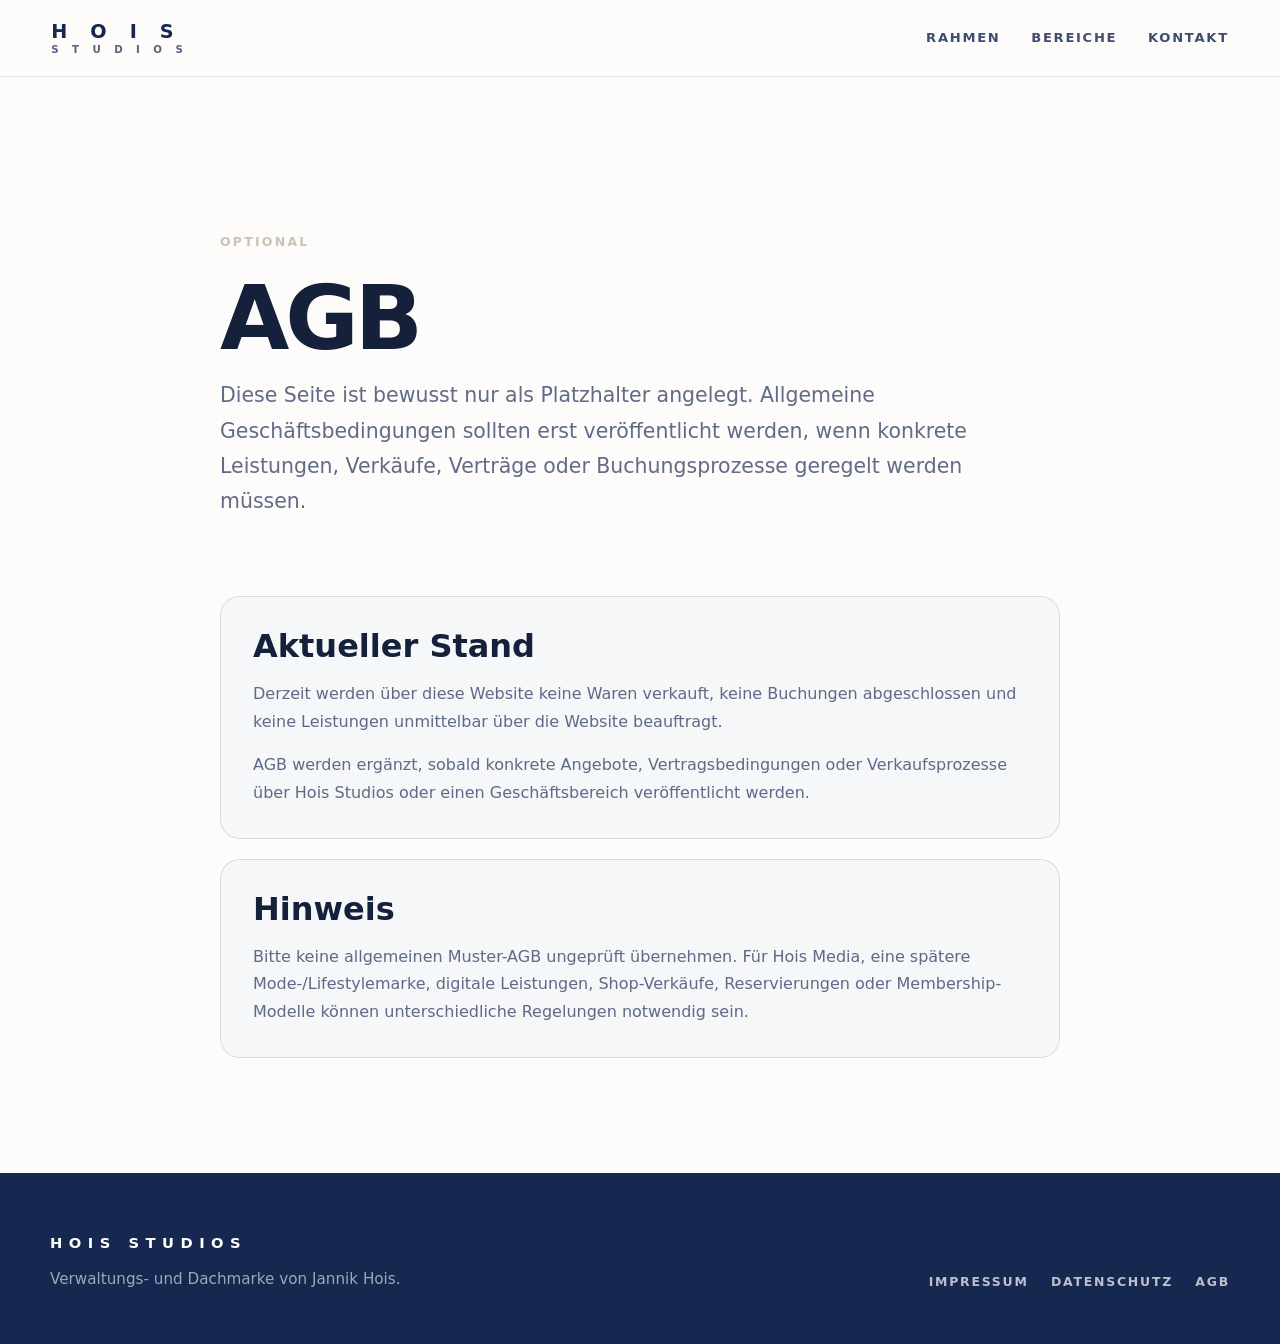
==== agb.html @ 9f954fd6 "Add files via upload" ====
<!doctype html>
<html lang="de" class="no-js">
<head>
  <meta charset="utf-8">
  <meta name="viewport" content="width=device-width, initial-scale=1">
  <title>AGB | Hois Studios</title>
  <meta name="description" content="AGB-Platzhalter von Hois Studios.">
  <meta name="robots" content="noindex,follow">
  <meta name="theme-color" content="#162750">
  <link rel="stylesheet" href="style.css">
</head>
<body class="legal-body">
  <a class="skip-link" href="#main">Zum Inhalt springen</a>

  <header class="site-header legal-header" data-header>
    <a class="brand" href="index.html" aria-label="Hois Studios Startseite">
      <span class="brand-mark">HOIS</span>
      <span class="brand-sub">STUDIOS</span>
    </a>
    <nav class="site-nav" aria-label="Seitennavigation">
      <a href="index.html#rahmen">Rahmen</a>
      <a href="index.html#bereiche">Bereiche</a>
      <a href="index.html#kontakt">Kontakt</a>
    </nav>
  </header>

  <main id="main" class="legal-page">
    <div class="container narrow">
      <p class="section-kicker">Optional</p>
      <h1>AGB</h1>
      <p class="lead">Diese Seite ist bewusst nur als Platzhalter angelegt. Allgemeine Geschäftsbedingungen sollten erst veröffentlicht werden, wenn konkrete Leistungen, Verkäufe, Verträge oder Buchungsprozesse geregelt werden müssen.</p>

      <div class="legal-content">
        <section class="legal-block" aria-labelledby="agb-status-title">
          <h2 id="agb-status-title">Aktueller Stand</h2>
          <p>Derzeit werden über diese Website keine Waren verkauft, keine Buchungen abgeschlossen und keine Leistungen unmittelbar über die Website beauftragt.</p>
          <p>AGB werden ergänzt, sobald konkrete Angebote, Vertragsbedingungen oder Verkaufsprozesse über Hois Studios oder einen Geschäftsbereich veröffentlicht werden.</p>
        </section>

        <section class="legal-block" aria-labelledby="agb-hinweis-title">
          <h2 id="agb-hinweis-title">Hinweis</h2>
          <p>Bitte keine allgemeinen Muster-AGB ungeprüft übernehmen. Für Hois Media, eine spätere Mode-/Lifestylemarke, digitale Leistungen, Shop-Verkäufe, Reservierungen oder Membership-Modelle können unterschiedliche Regelungen notwendig sein.</p>
        </section>
      </div>
    </div>
  </main>

  <footer class="site-footer">
    <div class="container footer__grid">
      <div>
        <a class="footer-brand" href="index.html">HOIS STUDIOS</a>
        <p>Verwaltungs- und Dachmarke von Jannik Hois.</p>
      </div>
      <nav class="footer-nav" aria-label="Rechtliche Navigation">
        <a href="impressum.html">Impressum</a>
        <a href="datenschutz.html">Datenschutz</a>
        <a href="agb.html">AGB</a>
      </nav>
    </div>
  </footer>

  <script src="script.js" defer></script>
</body>
</html>
---- style.css ----
/*
  Hois Studios — Static GitHub Pages Website
  --------------------------------------------------
  Font-Hinweis:
  Die Website ist bewusst ohne externe Font-CDNs vorbereitet.
  Für die exakte Typografie können später lokale .woff2-Dateien ergänzt werden:
  /assets/fonts/Manrope-Variable.woff2
  /assets/fonts/Inter-Variable.woff2
*/

@font-face {
  font-family: "Manrope";
  src: url("assets/fonts/Manrope-Variable.woff2") format("woff2");
  font-weight: 200 800;
  font-style: normal;
  font-display: swap;
}

@font-face {
  font-family: "Inter";
  src: url("assets/fonts/Inter-Variable.woff2") format("woff2");
  font-weight: 100 900;
  font-style: normal;
  font-display: swap;
}

:root {
  --color-white: #FDFCFB;
  --color-indigo: #162750;
  --color-blue-light: #DCE7F2;
  --color-dust: #C9C2B6;

  --font-heading: "Manrope", system-ui, -apple-system, BlinkMacSystemFont, "Segoe UI", sans-serif;
  --font-body: "Inter", system-ui, -apple-system, BlinkMacSystemFont, "Segoe UI", sans-serif;

  --color-text: #15203A;
  --color-muted: rgba(22, 39, 80, 0.68);
  --color-line: rgba(22, 39, 80, 0.13);
  --color-line-dark: rgba(253, 252, 251, 0.18);
  --shadow-soft: 0 26px 80px rgba(22, 39, 80, 0.10);
  --radius-large: 32px;
  --radius-medium: 20px;
  --container: 1180px;
  --section-space: clamp(5.5rem, 9vw, 9rem);
  --ease: cubic-bezier(.21, .78, .28, .99);
}

* {
  box-sizing: border-box;
}

html {
  scroll-behavior: smooth;
}

body {
  margin: 0;
  background: var(--color-white);
  color: var(--color-text);
  font-family: var(--font-body);
  font-size: 19px;
  line-height: 1.72;
  text-rendering: optimizeLegibility;
  -webkit-font-smoothing: antialiased;
}

body.nav-open {
  overflow: hidden;
}

img,
svg {
  max-width: 100%;
  display: block;
}

a {
  color: inherit;
  text-decoration: none;
}

p,
h1,
h2,
h3 {
  margin-top: 0;
}

p:last-child {
  margin-bottom: 0;
}

::selection {
  background: var(--color-indigo);
  color: var(--color-white);
}

.skip-link {
  position: fixed;
  left: 1rem;
  top: 1rem;
  z-index: 1000;
  transform: translateY(-160%);
  padding: .85rem 1rem;
  background: var(--color-white);
  color: var(--color-indigo);
  border: 1px solid var(--color-dust);
  border-radius: 999px;
  transition: transform .25s ease;
}

.skip-link:focus {
  transform: translateY(0);
}

.sr-only {
  position: absolute;
  width: 1px;
  height: 1px;
  padding: 0;
  margin: -1px;
  overflow: hidden;
  clip: rect(0, 0, 0, 0);
  white-space: nowrap;
  border: 0;
}

.container {
  width: min(calc(100% - 40px), var(--container));
  margin-inline: auto;
}

.narrow {
  max-width: 840px;
}

.site-header {
  position: fixed;
  inset: 0 0 auto 0;
  z-index: 100;
  display: flex;
  align-items: center;
  justify-content: space-between;
  gap: 2rem;
  padding: 1.35rem clamp(1.25rem, 4vw, 3.6rem);
  color: var(--color-white);
  transition: background .35s ease, color .35s ease, border-color .35s ease, padding .35s ease, backdrop-filter .35s ease;
}

.site-header.is-scrolled,
.site-header.is-light {
  color: var(--color-indigo);
  background: rgba(253, 252, 251, 0.86);
  border-bottom: 1px solid var(--color-line);
  backdrop-filter: blur(18px);
  padding-block: .9rem;
}

.brand,
.footer-brand {
  font-family: var(--font-heading);
  font-weight: 800;
  line-height: 1;
  letter-spacing: .18em;
  display: inline-flex;
  flex-direction: column;
  gap: .22rem;
  text-transform: uppercase;
}

.brand-mark {
  font-size: clamp(1rem, 1.5vw, 1.35rem);
  letter-spacing: clamp(.7rem, 1.8vw, 1.9rem);
}

.brand-sub {
  font-size: .64rem;
  letter-spacing: clamp(.42rem, 1.05vw, 1.1rem);
  opacity: .72;
}

.site-nav {
  display: flex;
  align-items: center;
  gap: clamp(1rem, 2.4vw, 2.3rem);
  font-family: var(--font-heading);
  font-size: .82rem;
  font-weight: 600;
  letter-spacing: .13em;
  text-transform: uppercase;
}

.site-nav a {
  position: relative;
  opacity: .82;
  transition: opacity .2s ease;
}

.site-nav a::after {
  content: "";
  position: absolute;
  left: 0;
  right: 0;
  bottom: -.45rem;
  height: 1px;
  background: currentColor;
  transform: scaleX(0);
  transform-origin: right;
  transition: transform .32s var(--ease);
}

.site-nav a:hover,
.site-nav a:focus-visible,
.site-nav a.is-active {
  opacity: 1;
}

.site-nav a:hover::after,
.site-nav a:focus-visible::after,
.site-nav a.is-active::after {
  transform: scaleX(1);
  transform-origin: left;
}

.nav-toggle {
  display: none;
}

.section {
  padding-block: var(--section-space);
}

.section-dark {
  background: var(--color-indigo);
  color: var(--color-white);
}

.section-blue {
  background: linear-gradient(180deg, rgba(220, 231, 242, .82), rgba(220, 231, 242, .38));
}

.hero {
  min-height: 100svh;
  display: grid;
  align-items: center;
  padding-block: clamp(8rem, 12vw, 11rem) clamp(5rem, 8vw, 7rem);
  position: relative;
  overflow: hidden;
}

.hero::before,
.hero::after {
  content: "";
  position: absolute;
  pointer-events: none;
}

.hero::before {
  width: clamp(20rem, 44vw, 42rem);
  height: clamp(20rem, 44vw, 42rem);
  right: -14rem;
  top: 8%;
  border: 1px solid rgba(253, 252, 251, .15);
  border-radius: 50%;
}

.hero::after {
  inset: auto auto 0 0;
  width: 44%;
  height: 1px;
  background: linear-gradient(90deg, var(--color-dust), transparent);
  opacity: .65;
}

.hero__grid {
  display: grid;
  grid-template-columns: minmax(0, 1.05fr) minmax(280px, .75fr);
  gap: clamp(4rem, 8vw, 7.5rem);
  align-items: center;
}

.eyebrow,
.section-kicker {
  font-family: var(--font-heading);
  font-size: .78rem;
  font-weight: 600;
  letter-spacing: .18em;
  text-transform: uppercase;
  color: var(--color-dust);
  margin-bottom: 1.4rem;
}

.hero h1,
.section h2,
.legal-page h1 {
  font-family: var(--font-heading);
  font-weight: 650;
  letter-spacing: -.045em;
  line-height: .98;
}

.hero h1 {
  max-width: 830px;
  font-size: clamp(3.7rem, 8.2vw, 8.3rem);
  margin-bottom: 2rem;
}

.hero__lead {
  max-width: 650px;
  color: rgba(253, 252, 251, .78);
  font-size: clamp(1.05rem, 1.55vw, 1.38rem);
}

.hero__actions {
  display: flex;
  flex-wrap: wrap;
  gap: 1rem;
  margin-top: 2.5rem;
}

.button {
  display: inline-flex;
  align-items: center;
  justify-content: center;
  min-height: 3.35rem;
  padding: .9rem 1.3rem;
  border-radius: 999px;
  font-family: var(--font-heading);
  font-size: .82rem;
  font-weight: 700;
  letter-spacing: .11em;
  text-transform: uppercase;
  border: 1px solid transparent;
  transition: transform .25s var(--ease), background .25s ease, color .25s ease, border-color .25s ease;
}

.button:hover,
.button:focus-visible {
  transform: translateY(-2px);
}

.button--light {
  background: var(--color-white);
  color: var(--color-indigo);
}

.button--light:hover,
.button--light:focus-visible {
  background: var(--color-blue-light);
}

.button--ghost {
  color: var(--color-white);
  border-color: rgba(253, 252, 251, .28);
}

.button--ghost:hover,
.button--ghost:focus-visible {
  border-color: rgba(253, 252, 251, .6);
  background: rgba(253, 252, 251, .08);
}

.hero__signature {
  position: relative;
  min-height: 520px;
  border: 1px solid rgba(253, 252, 251, .16);
  border-radius: var(--radius-large);
  display: grid;
  place-items: center;
  overflow: hidden;
  background: linear-gradient(145deg, rgba(253, 252, 251, .08), rgba(253, 252, 251, .015));
}

.hero__signature::before {
  content: "";
  position: absolute;
  inset: 2rem;
  border: 1px solid rgba(201, 194, 182, .44);
  border-radius: calc(var(--radius-large) - 12px);
}

.hero__signature::after {
  content: "";
  position: absolute;
  width: 1px;
  height: 78%;
  background: linear-gradient(var(--color-dust), transparent);
  transform: rotate(38deg);
  opacity: .5;
}

.hero__signature span {
  position: relative;
  z-index: 1;
  display: block;
  font-family: var(--font-heading);
  font-weight: 800;
  line-height: .9;
  text-transform: uppercase;
  letter-spacing: clamp(.55rem, 1.8vw, 1.85rem);
}

.hero__signature span:first-child {
  font-size: clamp(2.9rem, 5.4vw, 5.8rem);
}

.hero__signature span:last-child {
  margin-top: 1rem;
  font-size: clamp(1.1rem, 2.2vw, 2rem);
  opacity: .72;
}

.section-intro {
  position: relative;
}

.section-intro::after {
  content: "";
  position: absolute;
  right: 0;
  bottom: 0;
  width: 28%;
  height: 1px;
  background: var(--color-dust);
}

.section h2 {
  font-size: clamp(2.25rem, 4.8vw, 5.2rem);
  margin-bottom: 1.6rem;
}

.section p {
  color: var(--color-muted);
}

.section-heading {
  display: grid;
  grid-template-columns: .42fr 1fr;
  gap: clamp(2rem, 7vw, 7rem);
  align-items: start;
  margin-bottom: clamp(3rem, 6vw, 5.4rem);
}

.section-heading h2 {
  margin-bottom: 0;
}

.section-heading--dark p,
.section-heading--dark h2 {
  color: var(--color-white);
}

.architecture {
  padding-top: 0;
}

.architecture__grid {
  display: grid;
  grid-template-columns: minmax(0, .72fr) minmax(360px, 1fr);
  gap: clamp(3rem, 8vw, 8rem);
  align-items: center;
  padding-top: var(--section-space);
  border-top: 1px solid var(--color-line);
}

.structure-map {
  border-radius: var(--radius-large);
  border: 1px solid var(--color-line);
  background: rgba(253, 252, 251, .72);
  box-shadow: var(--shadow-soft);
  padding: clamp(1.25rem, 3vw, 2.4rem);
}

.structure-node {
  border: 1px solid var(--color-line);
  border-radius: 22px;
  padding: 1.25rem 1.35rem;
  background: var(--color-white);
}

.structure-node span {
  display: block;
  font-family: var(--font-heading);
  font-size: 1.1rem;
  font-weight: 650;
  color: var(--color-indigo);
  letter-spacing: -.015em;
}

.structure-node small {
  display: block;
  margin-top: .25rem;
  font-size: .84rem;
  line-height: 1.45;
  color: var(--color-muted);
}

.structure-node--main {
  background: var(--color-indigo);
  color: var(--color-white);
  border-color: var(--color-indigo);
}

.structure-node--main span,
.structure-node--main small {
  color: var(--color-white);
}

.structure-node--main small {
  opacity: .72;
}

.structure-line {
  width: 1px;
  height: 3.2rem;
  margin-inline: auto;
  background: var(--color-dust);
}

.structure-children {
  display: grid;
  grid-template-columns: repeat(2, minmax(0, 1fr));
  gap: 1rem;
}

.cards {
  display: grid;
  gap: 1rem;
}

.cards--three {
  grid-template-columns: repeat(3, minmax(0, 1fr));
}

.card {
  min-height: 420px;
  display: flex;
  flex-direction: column;
  justify-content: flex-end;
  padding: clamp(1.4rem, 3vw, 2.2rem);
  border: 1px solid rgba(22, 39, 80, .11);
  border-radius: var(--radius-large);
  background: rgba(253, 252, 251, .72);
  transition: transform .38s var(--ease), box-shadow .38s var(--ease), background .38s ease;
}

.card:hover {
  transform: translateY(-8px);
  box-shadow: var(--shadow-soft);
  background: var(--color-white);
}

.card__number {
  align-self: flex-start;
  margin-bottom: auto;
  font-family: var(--font-heading);
  font-size: .74rem;
  letter-spacing: .18em;
  color: var(--color-dust);
}

.card h3,
.principle h3 {
  font-family: var(--font-heading);
  font-weight: 650;
  line-height: 1.08;
  letter-spacing: -.025em;
}

.card h3 {
  font-size: clamp(1.55rem, 2.5vw, 2.35rem);
  margin-bottom: 1.2rem;
  color: var(--color-indigo);
}

.card p {
  font-size: 1rem;
}

.split__grid {
  display: grid;
  grid-template-columns: minmax(320px, .72fr) minmax(0, 1fr);
  gap: clamp(3rem, 8vw, 8rem);
  align-items: center;
}

.split__media {
  min-height: 520px;
  border-radius: var(--radius-large);
  background: linear-gradient(145deg, var(--color-blue-light), rgba(253, 252, 251, .9));
  display: grid;
  place-items: center;
  overflow: hidden;
  border: 1px solid var(--color-line);
}

.quiet-object {
  width: min(66%, 300px);
  aspect-ratio: 1;
  border: 1px solid rgba(22, 39, 80, .19);
  border-radius: 50%;
  position: relative;
}

.quiet-object span {
  position: absolute;
  inset: 15%;
  border: 1px solid rgba(22, 39, 80, .16);
  border-radius: 50%;
}

.quiet-object span:nth-child(2) {
  inset: 30%;
  border-color: rgba(201, 194, 182, .85);
}

.quiet-object span:nth-child(3) {
  inset: 45%;
  background: var(--color-indigo);
  border-color: var(--color-indigo);
}

.philosophy {
  position: relative;
  overflow: hidden;
}

.philosophy::before {
  content: "";
  position: absolute;
  top: 0;
  left: 12%;
  width: 1px;
  height: 100%;
  background: linear-gradient(transparent, rgba(253, 252, 251, .18), transparent);
}

.principles {
  display: grid;
  grid-template-columns: repeat(3, minmax(0, 1fr));
  gap: 1px;
  border: 1px solid var(--color-line-dark);
  background: var(--color-line-dark);
}

.principle {
  padding: clamp(1.5rem, 3vw, 2.4rem);
  background: var(--color-indigo);
}

.principle h3 {
  color: var(--color-white);
  font-size: clamp(1.35rem, 2.1vw, 2rem);
  margin-bottom: 1.2rem;
}

.principle p {
  color: rgba(253, 252, 251, .68);
  font-size: 1rem;
}

.future {
  background: var(--color-white);
}

.future__panel {
  padding: clamp(2rem, 5vw, 4.5rem);
  border: 1px solid var(--color-line);
  border-radius: var(--radius-large);
  background: linear-gradient(135deg, rgba(253, 252, 251, .96), rgba(220, 231, 242, .58));
  box-shadow: var(--shadow-soft);
}

.future__panel h2 {
  max-width: 950px;
}

.future__panel p:last-child {
  max-width: 830px;
}

.contact {
  padding-top: 0;
}

.contact__grid {
  display: grid;
  grid-template-columns: minmax(0, .95fr) minmax(320px, .72fr);
  gap: clamp(2rem, 6vw, 6rem);
  align-items: start;
  border-top: 1px solid var(--color-line);
  padding-top: var(--section-space);
}

.contact-card {
  border-radius: var(--radius-large);
  padding: clamp(1.4rem, 3vw, 2.3rem);
  background: var(--color-indigo);
  color: var(--color-white);
}

.contact-card p,
.contact-card small {
  color: rgba(253, 252, 251, .68);
}

.contact-card p:first-child {
  font-family: var(--font-heading);
  font-weight: 650;
  color: var(--color-white);
  margin-bottom: .4rem;
}

.contact-link {
  display: inline-flex;
  margin-block: 1.2rem .9rem;
  font-family: var(--font-heading);
  font-weight: 650;
  color: var(--color-white);
  border-bottom: 1px solid rgba(253, 252, 251, .42);
}

code {
  font-family: ui-monospace, SFMono-Regular, Menlo, Consolas, monospace;
  font-size: .86em;
}

.site-footer {
  background: var(--color-indigo);
  color: var(--color-white);
  padding: 3.2rem 0;
}

.footer__grid {
  display: flex;
  align-items: end;
  justify-content: space-between;
  gap: 2rem;
}

.footer-brand {
  font-size: .92rem;
  letter-spacing: .44em;
  margin-bottom: 1rem;
}

.site-footer p {
  color: rgba(253, 252, 251, .6);
  font-size: .95rem;
  margin-bottom: 0;
}

.footer-nav {
  display: flex;
  flex-wrap: wrap;
  justify-content: flex-end;
  gap: 1rem 1.4rem;
  font-family: var(--font-heading);
  font-size: .78rem;
  font-weight: 600;
  letter-spacing: .14em;
  text-transform: uppercase;
}

.footer-nav a {
  color: rgba(253, 252, 251, .72);
  transition: color .2s ease;
}

.footer-nav a:hover,
.footer-nav a:focus-visible {
  color: var(--color-white);
}

/* Legal pages */
.legal-body {
  background: var(--color-white);
}

.legal-header {
  position: sticky;
  color: var(--color-indigo);
  background: rgba(253, 252, 251, .92);
  border-bottom: 1px solid var(--color-line);
  backdrop-filter: blur(18px);
}

.legal-page {
  padding-block: clamp(7rem, 12vw, 10rem) var(--section-space);
}

.legal-page h1 {
  font-size: clamp(3rem, 7vw, 6.8rem);
  margin-bottom: 1rem;
}

.legal-page .lead {
  max-width: 760px;
  font-size: clamp(1.05rem, 1.6vw, 1.3rem);
  color: var(--color-muted);
}

.legal-content {
  margin-top: clamp(3rem, 6vw, 5rem);
  display: grid;
  gap: 1.2rem;
}

.legal-block {
  border: 1px solid var(--color-line);
  border-radius: var(--radius-medium);
  padding: clamp(1.2rem, 3vw, 2rem);
  background: rgba(220, 231, 242, .22);
}

.legal-block h2 {
  font-size: clamp(1.45rem, 2.5vw, 2.2rem);
  line-height: 1.1;
  margin-bottom: 1rem;
}

.legal-block h3 {
  font-family: var(--font-heading);
  font-size: 1.1rem;
  margin: 1.4rem 0 .35rem;
}

.legal-block p,
.legal-block li {
  color: var(--color-muted);
  font-size: 1rem;
}

.legal-block ul {
  padding-left: 1.1rem;
}

.placeholder {
  display: inline-block;
  background: rgba(201, 194, 182, .32);
  color: var(--color-indigo);
  border-radius: 999px;
  padding: .08rem .45rem;
  font-weight: 650;
}

.muted {
  color: var(--color-muted) !important;
}

.reveal {
  opacity: 0;
  transform: translateY(22px);
  transition: opacity .85s var(--ease), transform .85s var(--ease);
}

.reveal.is-visible {
  opacity: 1;
  transform: translateY(0);
}

.reveal--delay {
  transition-delay: .12s;
}

.reveal--delay-long {
  transition-delay: .22s;
}

.no-js .reveal {
  opacity: 1;
  transform: none;
}

@media (max-width: 1040px) {
  body {
    font-size: 18px;
  }

  .hero__grid,
  .architecture__grid,
  .split__grid,
  .contact__grid {
    grid-template-columns: 1fr;
  }

  .hero__signature,
  .split__media {
    min-height: 360px;
  }

  .cards--three,
  .principles {
    grid-template-columns: 1fr;
  }

  .card {
    min-height: 300px;
  }

  .section-heading {
    grid-template-columns: 1fr;
    gap: 1rem;
  }
}

@media (max-width: 760px) {
  body {
    font-size: 16.5px;
    line-height: 1.68;
  }

  .container {
    width: min(calc(100% - 30px), var(--container));
  }

  .site-header {
    padding: 1rem 1rem;
  }

  .brand-mark {
    letter-spacing: .52rem;
  }

  .brand-sub {
    letter-spacing: .31rem;
  }

  .nav-toggle {
    width: 2.7rem;
    height: 2.7rem;
    display: inline-grid;
    place-items: center;
    border: 1px solid currentColor;
    border-radius: 999px;
    background: transparent;
    color: currentColor;
    cursor: pointer;
  }

  .nav-toggle__line,
  .nav-toggle__line::before,
  .nav-toggle__line::after {
    content: "";
    display: block;
    width: 1rem;
    height: 1px;
    background: currentColor;
    transition: transform .25s ease, opacity .25s ease;
  }

  .nav-toggle__line::before {
    transform: translateY(-6px);
  }

  .nav-toggle__line::after {
    transform: translateY(5px);
  }

  .nav-toggle[aria-expanded="true"] .nav-toggle__line {
    transform: rotate(45deg);
  }

  .nav-toggle[aria-expanded="true"] .nav-toggle__line::before {
    transform: rotate(90deg);
  }

  .nav-toggle[aria-expanded="true"] .nav-toggle__line::after {
    opacity: 0;
  }

  .site-nav {
    position: fixed;
    inset: 4.75rem 1rem auto 1rem;
    display: grid;
    gap: 0;
    padding: .5rem;
    border: 1px solid var(--color-line);
    border-radius: 22px;
    background: rgba(253, 252, 251, .96);
    color: var(--color-indigo);
    box-shadow: var(--shadow-soft);
    opacity: 0;
    pointer-events: none;
    transform: translateY(-10px);
    transition: opacity .25s ease, transform .25s ease;
  }

  .site-nav.is-open {
    opacity: 1;
    pointer-events: auto;
    transform: translateY(0);
  }

  .site-nav a {
    padding: 1rem;
    border-radius: 16px;
  }

  .site-nav a:hover,
  .site-nav a:focus-visible {
    background: var(--color-blue-light);
  }

  .site-nav a::after {
    display: none;
  }

  .hero {
    min-height: auto;
  }

  .hero h1 {
    font-size: clamp(3rem, 16vw, 4.9rem);
  }

  .hero__actions {
    flex-direction: column;
  }

  .button {
    width: 100%;
  }

  .structure-children {
    grid-template-columns: 1fr;
  }

  .footer__grid {
    display: grid;
    align-items: start;
  }

  .footer-nav {
    justify-content: start;
  }
}

@media (prefers-reduced-motion: reduce) {
  *,
  *::before,
  *::after {
    scroll-behavior: auto !important;
    animation-duration: .001ms !important;
    animation-iteration-count: 1 !important;
    transition-duration: .001ms !important;
  }

  .reveal {
    opacity: 1;
    transform: none;
  }
}
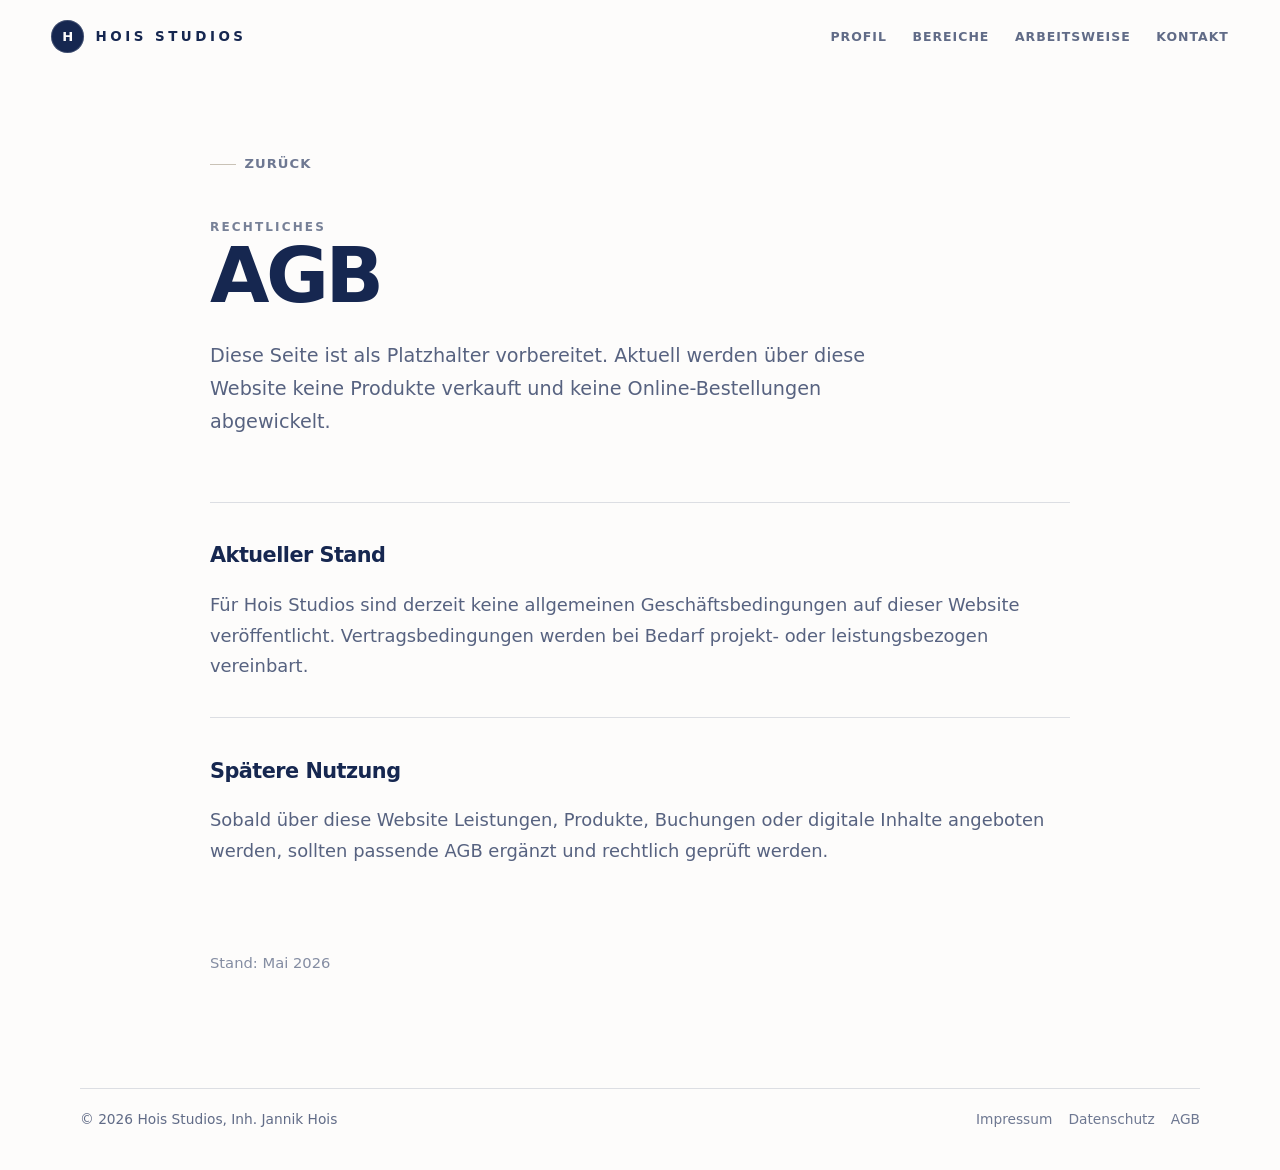
==== commit d76b7f3a: "Add files via upload" ====
--- a/agb.html
+++ b/agb.html
@@ -1,57 +1,56 @@
 <!doctype html>
-<html lang="de" class="no-js">
+<html lang="de">
 <head>
   <meta charset="utf-8">
   <meta name="viewport" content="width=device-width, initial-scale=1">
-  <title>AGB | Hois Studios</title>
-  <meta name="description" content="AGB-Platzhalter von Hois Studios.">
-  <meta name="robots" content="noindex,follow">
+  <title>AGB · Hois Studios</title>
+  <meta name="description" content="AGB-Hinweis von Hois Studios, Inh. Jannik Hois.">
+  <meta name="robots" content="noindex, follow">
+  <link rel="canonical" href="https://hoisstudios.com/agb.html">
   <meta name="theme-color" content="#162750">
   <link rel="stylesheet" href="style.css">
 </head>
 <body class="legal-body">
   <a class="skip-link" href="#main">Zum Inhalt springen</a>
+  <div class="scroll-progress" aria-hidden="true"></div>
 
-  <header class="site-header legal-header" data-header>
+  <header class="site-header" data-header>
     <a class="brand" href="index.html" aria-label="Hois Studios Startseite">
-      <span class="brand-mark">HOIS</span>
-      <span class="brand-sub">STUDIOS</span>
+      <span class="brand-mark" aria-hidden="true">H</span>
+      <span class="brand-name">Hois Studios</span>
     </a>
-    <nav class="site-nav" aria-label="Seitennavigation">
-      <a href="index.html#rahmen">Rahmen</a>
+    <button class="nav-toggle" type="button" aria-label="Navigation öffnen" aria-expanded="false" data-nav-toggle><span></span><span></span></button>
+    <nav class="site-nav" aria-label="Hauptnavigation" data-nav>
+      <a href="index.html#profil">Profil</a>
       <a href="index.html#bereiche">Bereiche</a>
+      <a href="index.html#arbeitsweise">Arbeitsweise</a>
       <a href="index.html#kontakt">Kontakt</a>
     </nav>
   </header>
 
-  <main id="main" class="legal-page">
-    <div class="container narrow">
-      <p class="section-kicker">Optional</p>
-      <h1>AGB</h1>
-      <p class="lead">Diese Seite ist bewusst nur als Platzhalter angelegt. Allgemeine Geschäftsbedingungen sollten erst veröffentlicht werden, wenn konkrete Leistungen, Verkäufe, Verträge oder Buchungsprozesse geregelt werden müssen.</p>
+  <main id="main" class="legal-main">
+    <a class="back-link" href="index.html">Zurück</a>
+    <p class="eyebrow">Rechtliches</p>
+    <h1>AGB</h1>
+    <p class="legal-lead">Diese Seite ist als Platzhalter vorbereitet. Aktuell werden über diese Website keine Produkte verkauft und keine Online-Bestellungen abgewickelt.</p>
 
-      <div class="legal-content">
-        <section class="legal-block" aria-labelledby="agb-status-title">
-          <h2 id="agb-status-title">Aktueller Stand</h2>
-          <p>Derzeit werden über diese Website keine Waren verkauft, keine Buchungen abgeschlossen und keine Leistungen unmittelbar über die Website beauftragt.</p>
-          <p>AGB werden ergänzt, sobald konkrete Angebote, Vertragsbedingungen oder Verkaufsprozesse über Hois Studios oder einen Geschäftsbereich veröffentlicht werden.</p>
-        </section>
+    <section class="legal-section">
+      <h2>Aktueller Stand</h2>
+      <p>Für Hois Studios sind derzeit keine allgemeinen Geschäftsbedingungen auf dieser Website veröffentlicht. Vertragsbedingungen werden bei Bedarf projekt- oder leistungsbezogen vereinbart.</p>
+    </section>
 
-        <section class="legal-block" aria-labelledby="agb-hinweis-title">
-          <h2 id="agb-hinweis-title">Hinweis</h2>
-          <p>Bitte keine allgemeinen Muster-AGB ungeprüft übernehmen. Für Hois Media, eine spätere Mode-/Lifestylemarke, digitale Leistungen, Shop-Verkäufe, Reservierungen oder Membership-Modelle können unterschiedliche Regelungen notwendig sein.</p>
-        </section>
-      </div>
-    </div>
+    <section class="legal-section">
+      <h2>Spätere Nutzung</h2>
+      <p>Sobald über diese Website Leistungen, Produkte, Buchungen oder digitale Inhalte angeboten werden, sollten passende AGB ergänzt und rechtlich geprüft werden.</p>
+    </section>
+
+    <p class="legal-meta">Stand: Mai 2026</p>
   </main>
 
   <footer class="site-footer">
-    <div class="container footer__grid">
-      <div>
-        <a class="footer-brand" href="index.html">HOIS STUDIOS</a>
-        <p>Verwaltungs- und Dachmarke von Jannik Hois.</p>
-      </div>
-      <nav class="footer-nav" aria-label="Rechtliche Navigation">
+    <div class="footer-inner">
+      <p>© <span data-year></span> Hois Studios, Inh. Jannik Hois</p>
+      <nav aria-label="Rechtliche Navigation">
         <a href="impressum.html">Impressum</a>
         <a href="datenschutz.html">Datenschutz</a>
         <a href="agb.html">AGB</a>
--- a/style.css
+++ b/style.css
@@ -1,12 +1,20 @@
-/*
-  Hois Studios — Static GitHub Pages Website
-  --------------------------------------------------
-  Font-Hinweis:
-  Die Website ist bewusst ohne externe Font-CDNs vorbereitet.
-  Für die exakte Typografie können später lokale .woff2-Dateien ergänzt werden:
-  /assets/fonts/Manrope-Variable.woff2
-  /assets/fonts/Inter-Variable.woff2
-*/
+:root {
+  --color-white: #FDFCFB;
+  --color-indigo: #162750;
+  --color-blue-light: #DCE7F2;
+  --color-dust: #C9C2B6;
+
+  --font-heading: "Manrope", system-ui, -apple-system, BlinkMacSystemFont, "Segoe UI", sans-serif;
+  --font-body: "Inter", system-ui, -apple-system, BlinkMacSystemFont, "Segoe UI", sans-serif;
+
+  --page-x: clamp(1.15rem, 4vw, 4.8rem);
+  --max-width: 1120px;
+  --radius: 28px;
+  --border: rgba(22, 39, 80, 0.14);
+  --muted: rgba(22, 39, 80, 0.68);
+  --shadow: 0 28px 90px rgba(22, 39, 80, 0.10);
+  --ease: cubic-bezier(.2, .75, .2, 1);
+}
 
 @font-face {
   font-family: "Manrope";
@@ -24,75 +32,39 @@
   font-display: swap;
 }
 
-:root {
-  --color-white: #FDFCFB;
-  --color-indigo: #162750;
-  --color-blue-light: #DCE7F2;
-  --color-dust: #C9C2B6;
-
-  --font-heading: "Manrope", system-ui, -apple-system, BlinkMacSystemFont, "Segoe UI", sans-serif;
-  --font-body: "Inter", system-ui, -apple-system, BlinkMacSystemFont, "Segoe UI", sans-serif;
-
-  --color-text: #15203A;
-  --color-muted: rgba(22, 39, 80, 0.68);
-  --color-line: rgba(22, 39, 80, 0.13);
-  --color-line-dark: rgba(253, 252, 251, 0.18);
-  --shadow-soft: 0 26px 80px rgba(22, 39, 80, 0.10);
-  --radius-large: 32px;
-  --radius-medium: 20px;
-  --container: 1180px;
-  --section-space: clamp(5.5rem, 9vw, 9rem);
-  --ease: cubic-bezier(.21, .78, .28, .99);
-}
-
-* {
-  box-sizing: border-box;
-}
+* { box-sizing: border-box; }
 
 html {
   scroll-behavior: smooth;
+  background: var(--color-white);
 }
 
 body {
   margin: 0;
-  background: var(--color-white);
-  color: var(--color-text);
+  color: var(--color-indigo);
   font-family: var(--font-body);
-  font-size: 19px;
+  font-size: clamp(1rem, 0.45vw + 0.91rem, 1.12rem);
   line-height: 1.72;
-  text-rendering: optimizeLegibility;
-  -webkit-font-smoothing: antialiased;
-}
-
-body.nav-open {
-  overflow: hidden;
-}
-
-img,
-svg {
-  max-width: 100%;
-  display: block;
-}
+  background:
+    radial-gradient(circle at 88% 4%, rgba(220, 231, 242, .72), transparent 26rem),
+    linear-gradient(180deg, var(--color-white) 0%, #fbfaf8 58%, var(--color-white) 100%);
+  overflow-x: hidden;
+}
+
+body.nav-open { overflow: hidden; }
 
 a {
   color: inherit;
   text-decoration: none;
 }
 
-p,
-h1,
-h2,
-h3 {
-  margin-top: 0;
-}
-
-p:last-child {
-  margin-bottom: 0;
-}
+p, h1, h2, h3 { margin: 0; }
+
+p { color: var(--muted); }
 
 ::selection {
+  color: var(--color-white);
   background: var(--color-indigo);
-  color: var(--color-white);
 }
 
 .skip-link {
@@ -101,37 +73,24 @@
   top: 1rem;
   z-index: 1000;
   transform: translateY(-160%);
-  padding: .85rem 1rem;
-  background: var(--color-white);
-  color: var(--color-indigo);
-  border: 1px solid var(--color-dust);
+  padding: .7rem .9rem;
+  color: var(--color-white);
+  background: var(--color-indigo);
   border-radius: 999px;
   transition: transform .25s ease;
 }
 
-.skip-link:focus {
-  transform: translateY(0);
-}
-
-.sr-only {
-  position: absolute;
-  width: 1px;
-  height: 1px;
-  padding: 0;
-  margin: -1px;
-  overflow: hidden;
-  clip: rect(0, 0, 0, 0);
-  white-space: nowrap;
-  border: 0;
-}
-
-.container {
-  width: min(calc(100% - 40px), var(--container));
-  margin-inline: auto;
-}
-
-.narrow {
-  max-width: 840px;
+.skip-link:focus { transform: translateY(0); }
+
+.scroll-progress {
+  position: fixed;
+  top: 0;
+  left: 0;
+  z-index: 200;
+  width: calc(var(--scroll-progress, 0) * 1%);
+  height: 2px;
+  background: linear-gradient(90deg, var(--color-indigo), var(--color-dust));
+  transform-origin: left center;
 }
 
 .site-header {
@@ -141,82 +100,80 @@
   display: flex;
   align-items: center;
   justify-content: space-between;
-  gap: 2rem;
-  padding: 1.35rem clamp(1.25rem, 4vw, 3.6rem);
+  padding: 1.1rem var(--page-x);
+  color: var(--color-indigo);
+  transition: padding .35s var(--ease), background .35s var(--ease), border-color .35s var(--ease), backdrop-filter .35s var(--ease);
+}
+
+.site-header.is-scrolled {
+  padding-block: .72rem;
+  background: rgba(253, 252, 251, .82);
+  border-bottom: 1px solid rgba(22, 39, 80, .08);
+  backdrop-filter: blur(18px);
+}
+
+.brand {
+  display: inline-flex;
+  align-items: center;
+  gap: .72rem;
+  min-height: 2.4rem;
+  font-family: var(--font-heading);
+  font-weight: 700;
+}
+
+.brand-mark {
+  display: grid;
+  place-items: center;
+  width: 2.05rem;
+  height: 2.05rem;
   color: var(--color-white);
-  transition: background .35s ease, color .35s ease, border-color .35s ease, padding .35s ease, backdrop-filter .35s ease;
-}
-
-.site-header.is-scrolled,
-.site-header.is-light {
-  color: var(--color-indigo);
-  background: rgba(253, 252, 251, 0.86);
-  border-bottom: 1px solid var(--color-line);
-  backdrop-filter: blur(18px);
-  padding-block: .9rem;
-}
-
-.brand,
-.footer-brand {
-  font-family: var(--font-heading);
-  font-weight: 800;
-  line-height: 1;
-  letter-spacing: .18em;
-  display: inline-flex;
-  flex-direction: column;
-  gap: .22rem;
+  background: var(--color-indigo);
+  border-radius: 50%;
+  font-size: .82rem;
+  letter-spacing: -.03em;
+  box-shadow: inset 0 0 0 1px rgba(253, 252, 251, .18);
+}
+
+.brand-name {
+  font-size: .84rem;
+  letter-spacing: .26em;
   text-transform: uppercase;
-}
-
-.brand-mark {
-  font-size: clamp(1rem, 1.5vw, 1.35rem);
-  letter-spacing: clamp(.7rem, 1.8vw, 1.9rem);
-}
-
-.brand-sub {
-  font-size: .64rem;
-  letter-spacing: clamp(.42rem, 1.05vw, 1.1rem);
-  opacity: .72;
 }
 
 .site-nav {
   display: flex;
   align-items: center;
-  gap: clamp(1rem, 2.4vw, 2.3rem);
-  font-family: var(--font-heading);
-  font-size: .82rem;
+  gap: clamp(1rem, 2vw, 2rem);
+  font-family: var(--font-heading);
+  font-size: .78rem;
   font-weight: 600;
-  letter-spacing: .13em;
+  letter-spacing: .08em;
   text-transform: uppercase;
 }
 
 .site-nav a {
   position: relative;
-  opacity: .82;
-  transition: opacity .2s ease;
+  color: rgba(22, 39, 80, .68);
+  transition: color .25s ease;
 }
 
 .site-nav a::after {
   content: "";
   position: absolute;
   left: 0;
-  right: 0;
-  bottom: -.45rem;
+  bottom: -.35rem;
+  width: 100%;
   height: 1px;
-  background: currentColor;
+  background: var(--color-dust);
   transform: scaleX(0);
   transform-origin: right;
-  transition: transform .32s var(--ease);
+  transition: transform .35s var(--ease);
 }
 
 .site-nav a:hover,
-.site-nav a:focus-visible,
-.site-nav a.is-active {
-  opacity: 1;
-}
+.site-nav a.is-active { color: var(--color-indigo); }
 
 .site-nav a:hover::after,
-.site-nav a:focus-visible::after,
 .site-nav a.is-active::after {
   transform: scaleX(1);
   transform-origin: left;
@@ -224,28 +181,40 @@
 
 .nav-toggle {
   display: none;
-}
-
-.section {
-  padding-block: var(--section-space);
-}
-
-.section-dark {
+  width: 2.5rem;
+  height: 2.5rem;
+  padding: 0;
+  border: 1px solid var(--border);
+  border-radius: 999px;
+  background: rgba(253, 252, 251, .75);
+}
+
+.nav-toggle span {
+  display: block;
+  width: 1rem;
+  height: 1px;
+  margin: .27rem auto;
   background: var(--color-indigo);
-  color: var(--color-white);
-}
-
-.section-blue {
-  background: linear-gradient(180deg, rgba(220, 231, 242, .82), rgba(220, 231, 242, .38));
+  transition: transform .3s var(--ease);
+}
+
+.nav-open .nav-toggle span:first-child { transform: translateY(.27rem) rotate(45deg); }
+.nav-open .nav-toggle span:last-child { transform: translateY(-.27rem) rotate(-45deg); }
+
+.section-shell {
+  width: min(calc(100% - var(--page-x) * 2), var(--max-width));
+  margin-inline: auto;
 }
 
 .hero {
+  position: relative;
+  display: grid;
+  grid-template-columns: minmax(0, 1.02fr) minmax(300px, .82fr);
+  gap: clamp(2.5rem, 7vw, 7rem);
+  align-items: center;
   min-height: 100svh;
-  display: grid;
-  align-items: center;
-  padding-block: clamp(8rem, 12vw, 11rem) clamp(5rem, 8vw, 7rem);
-  position: relative;
-  overflow: hidden;
+  padding-top: 7.5rem;
+  padding-bottom: 5.2rem;
 }
 
 .hero::before,
@@ -256,793 +225,752 @@
 }
 
 .hero::before {
-  width: clamp(20rem, 44vw, 42rem);
-  height: clamp(20rem, 44vw, 42rem);
-  right: -14rem;
-  top: 8%;
-  border: 1px solid rgba(253, 252, 251, .15);
+  left: -9vw;
+  top: 18%;
+  width: 17rem;
+  height: 17rem;
+  border: 1px solid rgba(201, 194, 182, .55);
   border-radius: 50%;
+  opacity: .55;
 }
 
 .hero::after {
-  inset: auto auto 0 0;
-  width: 44%;
+  right: 8%;
+  bottom: 8%;
+  width: 7rem;
   height: 1px;
-  background: linear-gradient(90deg, var(--color-dust), transparent);
-  opacity: .65;
-}
-
-.hero__grid {
-  display: grid;
-  grid-template-columns: minmax(0, 1.05fr) minmax(280px, .75fr);
-  gap: clamp(4rem, 8vw, 7.5rem);
-  align-items: center;
+  background: var(--color-dust);
+  opacity: .9;
 }
 
 .eyebrow,
-.section-kicker {
-  font-family: var(--font-heading);
-  font-size: .78rem;
-  font-weight: 600;
+.section-label {
+  font-family: var(--font-heading);
+  font-size: .75rem;
+  font-weight: 700;
   letter-spacing: .18em;
   text-transform: uppercase;
-  color: var(--color-dust);
-  margin-bottom: 1.4rem;
+  color: rgba(22, 39, 80, .58);
 }
 
 .hero h1,
-.section h2,
-.legal-page h1 {
-  font-family: var(--font-heading);
-  font-weight: 650;
+.intro h2,
+.section-heading h2,
+.method h2,
+.structure h2,
+.contact h2,
+.legal-main h1 {
+  font-family: var(--font-heading);
+  font-weight: 600;
   letter-spacing: -.045em;
   line-height: .98;
+  color: var(--color-indigo);
 }
 
 .hero h1 {
-  max-width: 830px;
-  font-size: clamp(3.7rem, 8.2vw, 8.3rem);
-  margin-bottom: 2rem;
-}
-
-.hero__lead {
-  max-width: 650px;
-  color: rgba(253, 252, 251, .78);
-  font-size: clamp(1.05rem, 1.55vw, 1.38rem);
-}
-
-.hero__actions {
+  max-width: 11ch;
+  margin-top: 1.35rem;
+  font-size: clamp(3.25rem, 8vw, 7.1rem);
+}
+
+.hero-text {
+  max-width: 35rem;
+  margin-top: 1.8rem;
+  font-size: clamp(1.08rem, .85vw + .9rem, 1.48rem);
+  line-height: 1.55;
+  color: rgba(22, 39, 80, .76);
+}
+
+.hero-actions {
+  display: flex;
+  flex-wrap: wrap;
+  gap: 1rem 1.45rem;
+  margin-top: 2.4rem;
+}
+
+.text-link {
+  position: relative;
+  display: inline-flex;
+  align-items: center;
+  gap: .65rem;
+  font-family: var(--font-heading);
+  font-size: .86rem;
+  font-weight: 700;
+  letter-spacing: .03em;
+  color: var(--color-indigo);
+}
+
+.text-link::before {
+  content: "";
+  width: 2rem;
+  height: 1px;
+  background: var(--color-dust);
+  transition: width .35s var(--ease), background .35s ease;
+}
+
+.text-link:hover::before {
+  width: 2.7rem;
+  background: var(--color-indigo);
+}
+
+.text-link.muted { color: rgba(22, 39, 80, .58); }
+
+.hero-visual {
+  position: relative;
+  min-height: clamp(320px, 39vw, 520px);
+  border-radius: var(--radius);
+  background:
+    linear-gradient(135deg, rgba(22, 39, 80, .07), rgba(220, 231, 242, .42)),
+    var(--color-white);
+  box-shadow: var(--shadow);
+  overflow: hidden;
+  transform: translate3d(calc(var(--mx, 0) * 1px), calc(var(--my, 0) * 1px), 0);
+}
+
+.hero-visual::before {
+  content: "";
+  position: absolute;
+  inset: 1px;
+  border: 1px solid rgba(22, 39, 80, .1);
+  border-radius: calc(var(--radius) - 1px);
+}
+
+.hero-visual::after {
+  content: "";
+  position: absolute;
+  right: -24%;
+  top: -16%;
+  width: 58%;
+  aspect-ratio: 1;
+  border-radius: 50%;
+  background: var(--color-blue-light);
+  opacity: .72;
+}
+
+.studio-vector {
+  position: absolute;
+  inset: 7%;
+  z-index: 1;
+  width: 86%;
+  height: 86%;
+}
+
+.svg-plate {
+  fill: rgba(253, 252, 251, .48);
+  stroke: rgba(22, 39, 80, .10);
+}
+
+.draw-line {
+  fill: none;
+  stroke-linecap: round;
+  stroke-linejoin: round;
+  stroke-dasharray: var(--path-length, 900);
+  stroke-dashoffset: var(--path-length, 900);
+  animation: drawPath 1.35s var(--ease) forwards .25s;
+}
+
+.draw-line.primary {
+  stroke: var(--color-indigo);
+  stroke-width: 9;
+}
+
+.draw-line.dust {
+  stroke: var(--color-dust);
+  stroke-width: 5;
+}
+
+.draw-line.blue {
+  stroke: rgba(22, 39, 80, .24);
+  stroke-width: 2;
+}
+
+.node {
+  fill: var(--color-indigo);
+  opacity: 0;
+  animation: nodeIn .6s ease forwards 1.1s;
+}
+
+.node.n2 { fill: var(--color-dust); animation-delay: 1.25s; }
+.node.n3 { fill: var(--color-blue-light); stroke: var(--color-indigo); stroke-width: 1; animation-delay: 1.4s; }
+
+@keyframes drawPath { to { stroke-dashoffset: 0; } }
+@keyframes nodeIn { to { opacity: 1; } }
+
+.intro,
+.areas,
+.method,
+.structure,
+.contact {
+  padding-block: clamp(4rem, 8vw, 8rem);
+}
+
+.intro-grid {
+  display: grid;
+  grid-template-columns: minmax(240px, .72fr) minmax(0, 1fr);
+  gap: clamp(2rem, 6vw, 6rem);
+  margin-top: 1.5rem;
+  padding-top: 2.4rem;
+  border-top: 1px solid var(--border);
+}
+
+.intro h2,
+.section-heading h2,
+.method h2,
+.structure h2,
+.contact h2 {
+  font-size: clamp(2rem, 4.2vw, 4.1rem);
+}
+
+.intro-text {
+  display: grid;
+  gap: 1.15rem;
+  max-width: 42rem;
+}
+
+.section-heading {
+  display: grid;
+  grid-template-columns: .55fr 1fr;
+  gap: clamp(1.5rem, 5vw, 5.2rem);
+  align-items: end;
+  margin-bottom: clamp(2rem, 4vw, 4rem);
+}
+
+.section-heading h2 { max-width: 11ch; }
+
+.section-heading p {
+  max-width: 40rem;
+  padding-bottom: .35rem;
+}
+
+.section-heading.compact {
+  grid-template-columns: 1fr;
+  max-width: 45rem;
+}
+
+.area-list {
+  display: grid;
+  grid-template-columns: repeat(2, minmax(0, 1fr));
+  gap: 1px;
+  overflow: hidden;
+  border: 1px solid var(--border);
+  border-radius: var(--radius);
+  background: var(--border);
+}
+
+.area-card {
+  position: relative;
+  min-height: 25rem;
+  padding: clamp(1.7rem, 3.3vw, 3rem);
+  background: rgba(253, 252, 251, .94);
+  overflow: hidden;
+}
+
+.area-card::before {
+  content: "";
+  position: absolute;
+  inset: auto 0 0 0;
+  height: .22rem;
+  background: linear-gradient(90deg, var(--color-dust), var(--color-blue-light), var(--color-indigo));
+  transform: scaleX(0);
+  transform-origin: left;
+  transition: transform .7s var(--ease);
+}
+
+.area-card:hover::before { transform: scaleX(1); }
+
+.area-card.feature {
+  background:
+    linear-gradient(145deg, rgba(22, 39, 80, .94), rgba(22, 39, 80, .88)),
+    var(--color-indigo);
+  color: var(--color-white);
+}
+
+.area-card.feature p,
+.area-card.feature .small-note,
+.area-card.feature .area-topline span { color: rgba(253, 252, 251, .72); }
+.area-card.feature .area-icon path { stroke: var(--color-blue-light); }
+.area-card.feature h3 { color: var(--color-white); }
+
+.area-topline {
+  display: flex;
+  align-items: flex-start;
+  justify-content: space-between;
+  margin-bottom: clamp(3.5rem, 8vw, 7rem);
+}
+
+.area-topline span {
+  font-family: var(--font-heading);
+  font-size: .72rem;
+  font-weight: 800;
+  letter-spacing: .18em;
+  color: rgba(22, 39, 80, .45);
+}
+
+.area-icon {
+  width: 3.1rem;
+  height: 3.1rem;
+}
+
+.area-icon path {
+  fill: none;
+  stroke: var(--color-indigo);
+  stroke-width: 3.5;
+  stroke-linecap: round;
+  stroke-linejoin: round;
+}
+
+.area-card h3,
+.method-item h3,
+.legal-section h2 {
+  font-family: var(--font-heading);
+  font-weight: 600;
+  letter-spacing: -.025em;
+  color: var(--color-indigo);
+}
+
+.area-card h3 {
+  margin-bottom: 1rem;
+  font-size: clamp(1.55rem, 2.2vw, 2.3rem);
+}
+
+.area-card p {
+  max-width: 34rem;
+}
+
+.small-note {
+  margin-top: 1.4rem;
+  font-family: var(--font-heading);
+  font-size: .8rem;
+  font-weight: 700;
+  letter-spacing: .05em;
+  color: rgba(22, 39, 80, .55);
+}
+
+.statement {
+  width: 100%;
+  padding-block: clamp(3.2rem, 6vw, 5.8rem);
+  background: var(--color-indigo);
+  color: var(--color-white);
+  overflow: hidden;
+}
+
+.statement-inner {
+  display: grid;
+  grid-template-columns: 1fr auto 1fr;
+  align-items: center;
+  gap: clamp(1rem, 4vw, 3rem);
+  width: min(calc(100% - var(--page-x) * 2), var(--max-width));
+  margin-inline: auto;
+}
+
+.statement p {
+  max-width: 28rem;
+  color: var(--color-white);
+  font-family: var(--font-heading);
+  font-size: clamp(1.45rem, 2.4vw, 2.45rem);
+  font-weight: 500;
+  letter-spacing: -.035em;
+  line-height: 1.16;
+  text-align: center;
+}
+
+.hairline {
+  display: block;
+  height: 1px;
+  background: linear-gradient(90deg, transparent, rgba(253, 252, 251, .62));
+  transform: scaleX(var(--line-scale, 0));
+  transform-origin: right;
+  transition: transform 1s var(--ease);
+}
+
+.statement.is-visible .hairline { --line-scale: 1; }
+.statement .hairline:last-child {
+  transform-origin: left;
+  background: linear-gradient(90deg, rgba(253, 252, 251, .62), transparent);
+}
+
+.method-grid {
+  display: grid;
+  grid-template-columns: repeat(3, minmax(0, 1fr));
+  gap: 1px;
+  margin-top: clamp(2rem, 4.2vw, 4rem);
+  border-top: 1px solid var(--border);
+  border-bottom: 1px solid var(--border);
+  background: var(--border);
+}
+
+.method-item {
+  padding: clamp(1.5rem, 2.8vw, 2.7rem);
+  background: var(--color-white);
+}
+
+.method-item span {
+  display: inline-block;
+  margin-bottom: 2.6rem;
+  font-family: var(--font-heading);
+  font-size: .72rem;
+  font-weight: 800;
+  letter-spacing: .18em;
+  text-transform: uppercase;
+  color: rgba(22, 39, 80, .45);
+}
+
+.method-item h3 {
+  margin-bottom: .8rem;
+  font-size: clamp(1.22rem, 1.3vw, 1.48rem);
+}
+
+.structure {
+  display: grid;
+  grid-template-columns: .75fr 1fr;
+  gap: clamp(2rem, 6vw, 6rem);
+  align-items: center;
+  padding-top: clamp(2rem, 5vw, 4rem);
+}
+
+.structure-copy p {
+  max-width: 32rem;
+  margin-top: 1.4rem;
+}
+
+.structure-lines {
+  position: relative;
+  display: grid;
+  gap: .9rem;
+  padding: 2.2rem;
+  border-radius: var(--radius);
+  background: var(--color-blue-light);
+  overflow: hidden;
+}
+
+.structure-lines::before {
+  content: "";
+  position: absolute;
+  inset: 2rem auto 2rem 2.7rem;
+  width: 1px;
+  background: rgba(22, 39, 80, .25);
+}
+
+.structure-lines div {
+  position: relative;
+  display: flex;
+  align-items: center;
+  min-height: 4.2rem;
+  padding-left: 3.4rem;
+  border-radius: 999px;
+  background: rgba(253, 252, 251, .62);
+  border: 1px solid rgba(22, 39, 80, .08);
+  transform: translateX(var(--shift, 0));
+  transition: transform .45s var(--ease);
+}
+
+.structure-lines div:hover { --shift: .5rem; }
+
+.structure-lines div::before {
+  content: "";
+  position: absolute;
+  left: .28rem;
+  width: 1.55rem;
+  height: 1.55rem;
+  border-radius: 50%;
+  background: var(--color-white);
+  border: 1px solid rgba(22, 39, 80, .2);
+  box-shadow: 0 0 0 .45rem var(--color-blue-light);
+}
+
+.structure-lines span {
+  font-family: var(--font-heading);
+  font-size: .92rem;
+  font-weight: 700;
+  letter-spacing: .04em;
+}
+
+.contact-panel {
+  display: grid;
+  grid-template-columns: 1fr .78fr;
+  gap: clamp(2rem, 6vw, 5rem);
+  align-items: end;
+  padding: clamp(2rem, 4.2vw, 4rem);
+  border-radius: var(--radius);
+  background:
+    linear-gradient(135deg, rgba(22, 39, 80, .94), rgba(22, 39, 80, .84)),
+    var(--color-indigo);
+  color: var(--color-white);
+  box-shadow: var(--shadow);
+}
+
+.contact-panel h2 { color: var(--color-white); }
+.contact-panel p,
+.contact-panel .section-label { color: rgba(253, 252, 251, .72); }
+.contact-panel p { max-width: 34rem; margin-top: 1.2rem; }
+
+address {
+  display: grid;
+  gap: .8rem;
+  font-style: normal;
+  color: rgba(253, 252, 251, .82);
+}
+
+address a {
+  position: relative;
+  width: fit-content;
+  color: var(--color-white);
+  font-family: var(--font-heading);
+  font-weight: 600;
+}
+
+address a::after {
+  content: "";
+  position: absolute;
+  left: 0;
+  bottom: -.14rem;
+  width: 100%;
+  height: 1px;
+  background: var(--color-dust);
+  transform: scaleX(.35);
+  transform-origin: left;
+  transition: transform .35s var(--ease);
+}
+
+address a:hover::after { transform: scaleX(1); }
+
+.site-footer {
+  padding: 2rem var(--page-x) 2.4rem;
+  color: rgba(22, 39, 80, .62);
+}
+
+.footer-inner {
+  display: flex;
+  align-items: center;
+  justify-content: space-between;
+  gap: 1.25rem;
+  width: min(100%, var(--max-width));
+  margin-inline: auto;
+  padding-top: 1.2rem;
+  border-top: 1px solid var(--border);
+  font-size: .86rem;
+}
+
+.footer-inner nav {
   display: flex;
   flex-wrap: wrap;
   gap: 1rem;
-  margin-top: 2.5rem;
-}
-
-.button {
-  display: inline-flex;
-  align-items: center;
-  justify-content: center;
-  min-height: 3.35rem;
-  padding: .9rem 1.3rem;
-  border-radius: 999px;
-  font-family: var(--font-heading);
-  font-size: .82rem;
-  font-weight: 700;
-  letter-spacing: .11em;
-  text-transform: uppercase;
-  border: 1px solid transparent;
-  transition: transform .25s var(--ease), background .25s ease, color .25s ease, border-color .25s ease;
-}
-
-.button:hover,
-.button:focus-visible {
-  transform: translateY(-2px);
-}
-
-.button--light {
-  background: var(--color-white);
-  color: var(--color-indigo);
-}
-
-.button--light:hover,
-.button--light:focus-visible {
-  background: var(--color-blue-light);
-}
-
-.button--ghost {
-  color: var(--color-white);
-  border-color: rgba(253, 252, 251, .28);
-}
-
-.button--ghost:hover,
-.button--ghost:focus-visible {
-  border-color: rgba(253, 252, 251, .6);
-  background: rgba(253, 252, 251, .08);
-}
-
-.hero__signature {
-  position: relative;
-  min-height: 520px;
-  border: 1px solid rgba(253, 252, 251, .16);
-  border-radius: var(--radius-large);
-  display: grid;
-  place-items: center;
-  overflow: hidden;
-  background: linear-gradient(145deg, rgba(253, 252, 251, .08), rgba(253, 252, 251, .015));
-}
-
-.hero__signature::before {
-  content: "";
-  position: absolute;
-  inset: 2rem;
-  border: 1px solid rgba(201, 194, 182, .44);
-  border-radius: calc(var(--radius-large) - 12px);
-}
-
-.hero__signature::after {
-  content: "";
-  position: absolute;
-  width: 1px;
-  height: 78%;
-  background: linear-gradient(var(--color-dust), transparent);
-  transform: rotate(38deg);
-  opacity: .5;
-}
-
-.hero__signature span {
-  position: relative;
-  z-index: 1;
-  display: block;
-  font-family: var(--font-heading);
-  font-weight: 800;
-  line-height: .9;
-  text-transform: uppercase;
-  letter-spacing: clamp(.55rem, 1.8vw, 1.85rem);
-}
-
-.hero__signature span:first-child {
-  font-size: clamp(2.9rem, 5.4vw, 5.8rem);
-}
-
-.hero__signature span:last-child {
-  margin-top: 1rem;
-  font-size: clamp(1.1rem, 2.2vw, 2rem);
-  opacity: .72;
-}
-
-.section-intro {
-  position: relative;
-}
-
-.section-intro::after {
-  content: "";
-  position: absolute;
-  right: 0;
-  bottom: 0;
-  width: 28%;
-  height: 1px;
-  background: var(--color-dust);
-}
-
-.section h2 {
-  font-size: clamp(2.25rem, 4.8vw, 5.2rem);
-  margin-bottom: 1.6rem;
-}
-
-.section p {
-  color: var(--color-muted);
-}
-
-.section-heading {
-  display: grid;
-  grid-template-columns: .42fr 1fr;
-  gap: clamp(2rem, 7vw, 7rem);
-  align-items: start;
-  margin-bottom: clamp(3rem, 6vw, 5.4rem);
-}
-
-.section-heading h2 {
-  margin-bottom: 0;
-}
-
-.section-heading--dark p,
-.section-heading--dark h2 {
-  color: var(--color-white);
-}
-
-.architecture {
-  padding-top: 0;
-}
-
-.architecture__grid {
-  display: grid;
-  grid-template-columns: minmax(0, .72fr) minmax(360px, 1fr);
-  gap: clamp(3rem, 8vw, 8rem);
-  align-items: center;
-  padding-top: var(--section-space);
-  border-top: 1px solid var(--color-line);
-}
-
-.structure-map {
-  border-radius: var(--radius-large);
-  border: 1px solid var(--color-line);
-  background: rgba(253, 252, 251, .72);
-  box-shadow: var(--shadow-soft);
-  padding: clamp(1.25rem, 3vw, 2.4rem);
-}
-
-.structure-node {
-  border: 1px solid var(--color-line);
-  border-radius: 22px;
-  padding: 1.25rem 1.35rem;
-  background: var(--color-white);
-}
-
-.structure-node span {
-  display: block;
-  font-family: var(--font-heading);
-  font-size: 1.1rem;
-  font-weight: 650;
-  color: var(--color-indigo);
-  letter-spacing: -.015em;
-}
-
-.structure-node small {
-  display: block;
-  margin-top: .25rem;
-  font-size: .84rem;
-  line-height: 1.45;
-  color: var(--color-muted);
-}
-
-.structure-node--main {
-  background: var(--color-indigo);
-  color: var(--color-white);
-  border-color: var(--color-indigo);
-}
-
-.structure-node--main span,
-.structure-node--main small {
-  color: var(--color-white);
-}
-
-.structure-node--main small {
-  opacity: .72;
-}
-
-.structure-line {
-  width: 1px;
-  height: 3.2rem;
-  margin-inline: auto;
-  background: var(--color-dust);
-}
-
-.structure-children {
-  display: grid;
-  grid-template-columns: repeat(2, minmax(0, 1fr));
-  gap: 1rem;
-}
-
-.cards {
-  display: grid;
-  gap: 1rem;
-}
-
-.cards--three {
-  grid-template-columns: repeat(3, minmax(0, 1fr));
-}
-
-.card {
-  min-height: 420px;
-  display: flex;
-  flex-direction: column;
-  justify-content: flex-end;
-  padding: clamp(1.4rem, 3vw, 2.2rem);
-  border: 1px solid rgba(22, 39, 80, .11);
-  border-radius: var(--radius-large);
-  background: rgba(253, 252, 251, .72);
-  transition: transform .38s var(--ease), box-shadow .38s var(--ease), background .38s ease;
-}
-
-.card:hover {
-  transform: translateY(-8px);
-  box-shadow: var(--shadow-soft);
-  background: var(--color-white);
-}
-
-.card__number {
-  align-self: flex-start;
-  margin-bottom: auto;
-  font-family: var(--font-heading);
-  font-size: .74rem;
-  letter-spacing: .18em;
-  color: var(--color-dust);
-}
-
-.card h3,
-.principle h3 {
-  font-family: var(--font-heading);
-  font-weight: 650;
-  line-height: 1.08;
-  letter-spacing: -.025em;
-}
-
-.card h3 {
-  font-size: clamp(1.55rem, 2.5vw, 2.35rem);
-  margin-bottom: 1.2rem;
-  color: var(--color-indigo);
-}
-
-.card p {
-  font-size: 1rem;
-}
-
-.split__grid {
-  display: grid;
-  grid-template-columns: minmax(320px, .72fr) minmax(0, 1fr);
-  gap: clamp(3rem, 8vw, 8rem);
-  align-items: center;
-}
-
-.split__media {
-  min-height: 520px;
-  border-radius: var(--radius-large);
-  background: linear-gradient(145deg, var(--color-blue-light), rgba(253, 252, 251, .9));
-  display: grid;
-  place-items: center;
-  overflow: hidden;
-  border: 1px solid var(--color-line);
-}
-
-.quiet-object {
-  width: min(66%, 300px);
-  aspect-ratio: 1;
-  border: 1px solid rgba(22, 39, 80, .19);
-  border-radius: 50%;
-  position: relative;
-}
-
-.quiet-object span {
-  position: absolute;
-  inset: 15%;
-  border: 1px solid rgba(22, 39, 80, .16);
-  border-radius: 50%;
-}
-
-.quiet-object span:nth-child(2) {
-  inset: 30%;
-  border-color: rgba(201, 194, 182, .85);
-}
-
-.quiet-object span:nth-child(3) {
-  inset: 45%;
-  background: var(--color-indigo);
-  border-color: var(--color-indigo);
-}
-
-.philosophy {
-  position: relative;
-  overflow: hidden;
-}
-
-.philosophy::before {
-  content: "";
-  position: absolute;
-  top: 0;
-  left: 12%;
-  width: 1px;
-  height: 100%;
-  background: linear-gradient(transparent, rgba(253, 252, 251, .18), transparent);
-}
-
-.principles {
-  display: grid;
-  grid-template-columns: repeat(3, minmax(0, 1fr));
-  gap: 1px;
-  border: 1px solid var(--color-line-dark);
-  background: var(--color-line-dark);
-}
-
-.principle {
-  padding: clamp(1.5rem, 3vw, 2.4rem);
-  background: var(--color-indigo);
-}
-
-.principle h3 {
-  color: var(--color-white);
-  font-size: clamp(1.35rem, 2.1vw, 2rem);
-  margin-bottom: 1.2rem;
-}
-
-.principle p {
-  color: rgba(253, 252, 251, .68);
-  font-size: 1rem;
-}
-
-.future {
-  background: var(--color-white);
-}
-
-.future__panel {
-  padding: clamp(2rem, 5vw, 4.5rem);
-  border: 1px solid var(--color-line);
-  border-radius: var(--radius-large);
-  background: linear-gradient(135deg, rgba(253, 252, 251, .96), rgba(220, 231, 242, .58));
-  box-shadow: var(--shadow-soft);
-}
-
-.future__panel h2 {
-  max-width: 950px;
-}
-
-.future__panel p:last-child {
-  max-width: 830px;
-}
-
-.contact {
-  padding-top: 0;
-}
-
-.contact__grid {
-  display: grid;
-  grid-template-columns: minmax(0, .95fr) minmax(320px, .72fr);
-  gap: clamp(2rem, 6vw, 6rem);
-  align-items: start;
-  border-top: 1px solid var(--color-line);
-  padding-top: var(--section-space);
-}
-
-.contact-card {
-  border-radius: var(--radius-large);
-  padding: clamp(1.4rem, 3vw, 2.3rem);
-  background: var(--color-indigo);
-  color: var(--color-white);
-}
-
-.contact-card p,
-.contact-card small {
-  color: rgba(253, 252, 251, .68);
-}
-
-.contact-card p:first-child {
-  font-family: var(--font-heading);
-  font-weight: 650;
-  color: var(--color-white);
-  margin-bottom: .4rem;
-}
-
-.contact-link {
-  display: inline-flex;
-  margin-block: 1.2rem .9rem;
-  font-family: var(--font-heading);
-  font-weight: 650;
-  color: var(--color-white);
-  border-bottom: 1px solid rgba(253, 252, 251, .42);
-}
-
-code {
-  font-family: ui-monospace, SFMono-Regular, Menlo, Consolas, monospace;
-  font-size: .86em;
-}
-
-.site-footer {
-  background: var(--color-indigo);
-  color: var(--color-white);
-  padding: 3.2rem 0;
-}
-
-.footer__grid {
-  display: flex;
-  align-items: end;
-  justify-content: space-between;
-  gap: 2rem;
-}
-
-.footer-brand {
-  font-size: .92rem;
-  letter-spacing: .44em;
-  margin-bottom: 1rem;
-}
-
-.site-footer p {
-  color: rgba(253, 252, 251, .6);
-  font-size: .95rem;
-  margin-bottom: 0;
-}
-
-.footer-nav {
-  display: flex;
-  flex-wrap: wrap;
-  justify-content: flex-end;
-  gap: 1rem 1.4rem;
-  font-family: var(--font-heading);
-  font-size: .78rem;
-  font-weight: 600;
-  letter-spacing: .14em;
-  text-transform: uppercase;
-}
-
-.footer-nav a {
-  color: rgba(253, 252, 251, .72);
-  transition: color .2s ease;
-}
-
-.footer-nav a:hover,
-.footer-nav a:focus-visible {
-  color: var(--color-white);
-}
+}
+
+.footer-inner a:hover { color: var(--color-indigo); }
+
+.reveal {
+  opacity: 0;
+  transform: translateY(24px);
+  transition: opacity .7s var(--ease), transform .7s var(--ease);
+}
+
+.reveal.is-visible {
+  opacity: 1;
+  transform: translateY(0);
+}
+
+.area-card.reveal:nth-child(2),
+.method-item.reveal:nth-child(2) { transition-delay: .08s; }
+.method-item.reveal:nth-child(3) { transition-delay: .16s; }
 
 /* Legal pages */
 .legal-body {
   background: var(--color-white);
 }
 
-.legal-header {
-  position: sticky;
+.legal-main {
+  width: min(calc(100% - var(--page-x) * 2), 860px);
+  margin-inline: auto;
+  padding: 9rem 0 5rem;
+}
+
+.legal-main h1 {
+  max-width: 12ch;
+  font-size: clamp(2.7rem, 6vw, 5.4rem);
+}
+
+.legal-lead {
+  max-width: 44rem;
+  margin-top: 1.6rem;
+  font-size: clamp(1.02rem, .45vw + .9rem, 1.2rem);
+  color: rgba(22, 39, 80, .72);
+}
+
+.legal-section {
+  padding-block: 2.2rem;
+  border-top: 1px solid var(--border);
+}
+
+.legal-section:first-of-type { margin-top: 4rem; }
+
+.legal-section h2 {
+  margin-bottom: 1rem;
+  font-size: clamp(1.3rem, 1.5vw, 1.7rem);
+}
+
+.legal-section h3 {
+  margin: 1.35rem 0 .5rem;
+  font-family: var(--font-heading);
+  font-size: 1rem;
+  letter-spacing: -.01em;
+}
+
+.legal-section p,
+.legal-section li {
+  color: rgba(22, 39, 80, .72);
+}
+
+.legal-section ul {
+  padding-left: 1.15rem;
+  margin: .6rem 0 0;
+}
+
+.legal-section a {
   color: var(--color-indigo);
-  background: rgba(253, 252, 251, .92);
-  border-bottom: 1px solid var(--color-line);
-  backdrop-filter: blur(18px);
-}
-
-.legal-page {
-  padding-block: clamp(7rem, 12vw, 10rem) var(--section-space);
-}
-
-.legal-page h1 {
-  font-size: clamp(3rem, 7vw, 6.8rem);
-  margin-bottom: 1rem;
-}
-
-.legal-page .lead {
-  max-width: 760px;
-  font-size: clamp(1.05rem, 1.6vw, 1.3rem);
-  color: var(--color-muted);
-}
-
-.legal-content {
-  margin-top: clamp(3rem, 6vw, 5rem);
-  display: grid;
-  gap: 1.2rem;
-}
-
-.legal-block {
-  border: 1px solid var(--color-line);
-  border-radius: var(--radius-medium);
-  padding: clamp(1.2rem, 3vw, 2rem);
-  background: rgba(220, 231, 242, .22);
-}
-
-.legal-block h2 {
-  font-size: clamp(1.45rem, 2.5vw, 2.2rem);
-  line-height: 1.1;
-  margin-bottom: 1rem;
-}
-
-.legal-block h3 {
-  font-family: var(--font-heading);
-  font-size: 1.1rem;
-  margin: 1.4rem 0 .35rem;
-}
-
-.legal-block p,
-.legal-block li {
-  color: var(--color-muted);
-  font-size: 1rem;
-}
-
-.legal-block ul {
-  padding-left: 1.1rem;
-}
-
-.placeholder {
-  display: inline-block;
-  background: rgba(201, 194, 182, .32);
-  color: var(--color-indigo);
-  border-radius: 999px;
-  padding: .08rem .45rem;
-  font-weight: 650;
-}
-
-.muted {
-  color: var(--color-muted) !important;
-}
-
-.reveal {
-  opacity: 0;
-  transform: translateY(22px);
-  transition: opacity .85s var(--ease), transform .85s var(--ease);
-}
-
-.reveal.is-visible {
-  opacity: 1;
-  transform: translateY(0);
-}
-
-.reveal--delay {
-  transition-delay: .12s;
-}
-
-.reveal--delay-long {
-  transition-delay: .22s;
-}
-
-.no-js .reveal {
-  opacity: 1;
-  transform: none;
-}
-
-@media (max-width: 1040px) {
-  body {
-    font-size: 18px;
-  }
-
-  .hero__grid,
-  .architecture__grid,
-  .split__grid,
-  .contact__grid {
+  text-decoration: underline;
+  text-decoration-color: var(--color-dust);
+  text-underline-offset: .25em;
+}
+
+.legal-meta {
+  margin-top: 3rem;
+  color: rgba(22, 39, 80, .52);
+  font-size: .92rem;
+}
+
+.back-link {
+  display: inline-flex;
+  align-items: center;
+  gap: .55rem;
+  margin-bottom: 2.6rem;
+  font-family: var(--font-heading);
+  font-size: .82rem;
+  font-weight: 700;
+  letter-spacing: .08em;
+  text-transform: uppercase;
+  color: rgba(22, 39, 80, .62);
+}
+
+.back-link::before {
+  content: "";
+  width: 1.6rem;
+  height: 1px;
+  background: var(--color-dust);
+}
+
+@media (max-width: 920px) {
+  .hero,
+  .intro-grid,
+  .section-heading,
+  .structure,
+  .contact-panel {
     grid-template-columns: 1fr;
   }
 
-  .hero__signature,
-  .split__media {
-    min-height: 360px;
-  }
-
-  .cards--three,
-  .principles {
-    grid-template-columns: 1fr;
-  }
-
-  .card {
-    min-height: 300px;
-  }
-
-  .section-heading {
-    grid-template-columns: 1fr;
-    gap: 1rem;
-  }
-}
-
-@media (max-width: 760px) {
-  body {
-    font-size: 16.5px;
-    line-height: 1.68;
-  }
-
-  .container {
-    width: min(calc(100% - 30px), var(--container));
-  }
+  .hero {
+    min-height: auto;
+    padding-top: 8rem;
+  }
+
+  .hero h1 { max-width: 9ch; }
+  .hero-visual { min-height: 360px; }
+
+  .area-list,
+  .method-grid { grid-template-columns: 1fr; }
+  .area-card { min-height: 22rem; }
+  .statement-inner { grid-template-columns: 1fr; }
+  .hairline { display: none; }
+}
+
+@media (max-width: 720px) {
+  :root { --page-x: 1.1rem; --radius: 22px; }
+
+  body { line-height: 1.66; }
 
   .site-header {
-    padding: 1rem 1rem;
-  }
-
-  .brand-mark {
-    letter-spacing: .52rem;
-  }
-
-  .brand-sub {
-    letter-spacing: .31rem;
-  }
-
-  .nav-toggle {
-    width: 2.7rem;
-    height: 2.7rem;
-    display: inline-grid;
-    place-items: center;
-    border: 1px solid currentColor;
-    border-radius: 999px;
-    background: transparent;
-    color: currentColor;
-    cursor: pointer;
-  }
-
-  .nav-toggle__line,
-  .nav-toggle__line::before,
-  .nav-toggle__line::after {
-    content: "";
-    display: block;
-    width: 1rem;
-    height: 1px;
-    background: currentColor;
-    transition: transform .25s ease, opacity .25s ease;
-  }
-
-  .nav-toggle__line::before {
-    transform: translateY(-6px);
-  }
-
-  .nav-toggle__line::after {
-    transform: translateY(5px);
-  }
-
-  .nav-toggle[aria-expanded="true"] .nav-toggle__line {
-    transform: rotate(45deg);
-  }
-
-  .nav-toggle[aria-expanded="true"] .nav-toggle__line::before {
-    transform: rotate(90deg);
-  }
-
-  .nav-toggle[aria-expanded="true"] .nav-toggle__line::after {
-    opacity: 0;
-  }
+    padding-top: .85rem;
+    padding-bottom: .85rem;
+  }
+
+  .brand-name {
+    font-size: .72rem;
+    letter-spacing: .13em;
+  }
+
+  .nav-toggle { display: block; }
 
   .site-nav {
     position: fixed;
-    inset: 4.75rem 1rem auto 1rem;
+    inset: 4.35rem 1rem auto 1rem;
     display: grid;
     gap: 0;
-    padding: .5rem;
-    border: 1px solid var(--color-line);
-    border-radius: 22px;
-    background: rgba(253, 252, 251, .96);
-    color: var(--color-indigo);
-    box-shadow: var(--shadow-soft);
+    padding: .65rem;
+    border: 1px solid var(--border);
+    border-radius: 24px;
+    background: rgba(253, 252, 251, .95);
+    box-shadow: var(--shadow);
+    backdrop-filter: blur(18px);
+    transform: translateY(-12px);
     opacity: 0;
     pointer-events: none;
-    transform: translateY(-10px);
-    transition: opacity .25s ease, transform .25s ease;
-  }
-
-  .site-nav.is-open {
+    transition: opacity .28s ease, transform .28s var(--ease);
+  }
+
+  .nav-open .site-nav {
+    transform: translateY(0);
     opacity: 1;
     pointer-events: auto;
-    transform: translateY(0);
   }
 
   .site-nav a {
-    padding: 1rem;
+    padding: .95rem 1rem;
     border-radius: 16px;
   }
 
-  .site-nav a:hover,
-  .site-nav a:focus-visible {
-    background: var(--color-blue-light);
-  }
-
-  .site-nav a::after {
-    display: none;
-  }
+  .site-nav a:hover { background: var(--color-blue-light); }
+  .site-nav a::after { display: none; }
 
   .hero {
-    min-height: auto;
+    gap: 2.5rem;
+    padding-bottom: 3.5rem;
   }
 
   .hero h1 {
-    font-size: clamp(3rem, 16vw, 4.9rem);
-  }
-
-  .hero__actions {
-    flex-direction: column;
-  }
-
-  .button {
-    width: 100%;
-  }
-
-  .structure-children {
-    grid-template-columns: 1fr;
-  }
-
-  .footer__grid {
-    display: grid;
-    align-items: start;
-  }
-
-  .footer-nav {
-    justify-content: start;
-  }
+    margin-top: 1rem;
+    font-size: clamp(3rem, 15vw, 4.9rem);
+  }
+
+  .hero-text { margin-top: 1.35rem; }
+  .hero-actions { margin-top: 1.8rem; }
+  .hero-visual { min-height: 300px; }
+
+  .intro,
+  .areas,
+  .method,
+  .structure,
+  .contact {
+    padding-block: 3.6rem;
+  }
+
+  .intro-grid { padding-top: 1.5rem; }
+  .section-heading { margin-bottom: 1.8rem; }
+  .area-topline { margin-bottom: 3.5rem; }
+
+  .structure-lines { padding: 1.2rem; }
+  .structure-lines::before { left: 1.75rem; }
+  .structure-lines div { padding-left: 2.9rem; }
+  .contact-panel { padding: 1.45rem; }
+  .footer-inner { align-items: flex-start; flex-direction: column; }
+
+  .legal-main { padding-top: 7rem; }
 }
 
 @media (prefers-reduced-motion: reduce) {
-  *,
-  *::before,
-  *::after {
-    scroll-behavior: auto !important;
+  *, *::before, *::after {
     animation-duration: .001ms !important;
     animation-iteration-count: 1 !important;
+    scroll-behavior: auto !important;
     transition-duration: .001ms !important;
   }
 
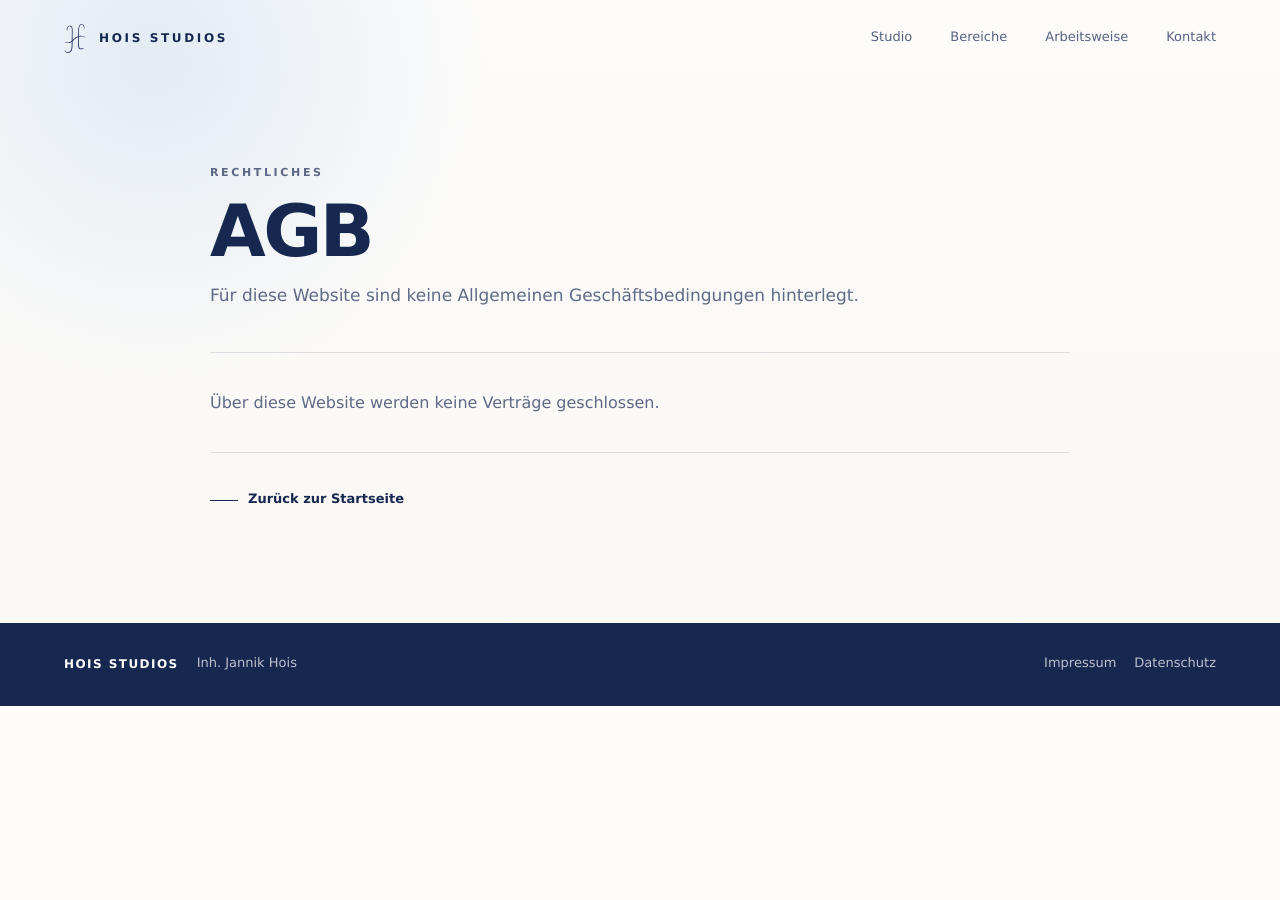
==== commit 79e493bc: "Add files via upload" ====
--- a/agb.html
+++ b/agb.html
@@ -4,60 +4,54 @@
   <meta charset="utf-8">
   <meta name="viewport" content="width=device-width, initial-scale=1">
   <title>AGB · Hois Studios</title>
-  <meta name="description" content="AGB-Hinweis von Hois Studios, Inh. Jannik Hois.">
+  <meta name="description" content="AGB von Hois Studios.">
   <meta name="robots" content="noindex, follow">
-  <link rel="canonical" href="https://hoisstudios.com/agb.html">
   <meta name="theme-color" content="#162750">
+  <link rel="icon" href="assets/hois-studios-logo.svg" type="image/svg+xml">
   <link rel="stylesheet" href="style.css">
 </head>
-<body class="legal-body">
+<body>
   <a class="skip-link" href="#main">Zum Inhalt springen</a>
-  <div class="scroll-progress" aria-hidden="true"></div>
-
-  <header class="site-header" data-header>
+  <header class="site-header is-scrolled" data-header>
     <a class="brand" href="index.html" aria-label="Hois Studios Startseite">
-      <span class="brand-mark" aria-hidden="true">H</span>
-      <span class="brand-name">Hois Studios</span>
+      <svg class="nav-mark" viewBox="0 0 104.36 135.7" aria-hidden="true" focusable="false"><path d="M15.03,135.09c-2.66-.83-4.51-1.9-5.04-2.26-.55-.37-2.23-1.56-3.81-3.66-.63-.83-1.62-2.17-2.31-4.2-.57-1.7-.69-3.19-.7-4.2.37.89.91,2,1.68,3.2.95,1.49,1.86,2.49,2.12,2.77.76.82,2.29,2.46,4.82,3.73,1.17.59,3.93,1.99,7.54,1.62.5-.05.84-.1,1.31-.18,1.68-.29,5.31-.97,8.25-3.7.25-.23.56-.54.89-.92,4.2-4.33,5.7-12.12,6.16-18.16.12-2.12.24-4.24.36-6.37.06-2.95.12-5.9.19-8.85l.11-10.22c-.59.37-1.41.87-2.41,1.42-.92.5-3.32,1.8-6.06,2.74-1.24.42-4.83,1.58-9.65,1.63-4.75.05-8.6-1-11.13-1.92-.91-.42-1.87-.91-2.87-1.5-.55-.32-1.07-.65-1.56-.97l-2.79-2.12s-.09-.09-.13-.14c1.65.78,3.66,1.59,5.99,2.26,2.35.68,4.5,1.06,6.32,1.27l1.3.17c1.32.07,2.96.08,4.83-.11,1.12-.11,3.42-.41,6.2-1.27,4.25-1.32,7.27-3.24,9.6-4.74,1.04-.67,1.87-1.26,2.43-1.67l.05-2.55.16-14.15.19-13.55.12-9.54c.06-4.74.32-9.33.07-14.07-.18-3.43-.63-6.7-2.23-9.73-.37-.75-1.58-2.99-4.23-4.17-3.25-1.45-6.29-.23-7.1.09-5.16,2.03-6.81,7.91-7.25,9.47-1.63,5.79.39,10.73,1.15,12.36-1.18-1.03-4.13-3.91-4.74-8.38,0,0-.98-7.2,5.92-13.27,1.69-1.49,3.59-2.38,3.59-2.38,0,0,.21-.1.43-.19,6.15-2.48,10.47-.2,10.47-.2,1.52.8,2.47,1.86,3.2,2.67,1.32,1.47,2.1,2.94,2.55,3.97.24.55.45,1.12.62,1.71.84,2.86,1.2,5.72,1.21,8.74v13.61s-.17,22.01-.17,22.01c-.02,4.76-.04,9.52-.05,14.28.42-.34,1.06-.87,1.83-1.52,4.81-4.05,5.41-5.05,8.79-7.83,3.39-2.79,5.92-4.32,6.81-4.9,1.66-1.07,3.04-1.71,3.57-1.97,2.22-1.1,4.19-1.87,5.73-2.4.02-5.97.03-11.94.05-17.91,0-3.65.09-6.65.18-8.69,0,0,.71-15.92,4.38-22.84,1.05-1.98,2.47-3.52,2.47-3.52.32-.4,1.32-1.43,2.5-2.21,3.47-2.3,8.58-2.2,12.31-.17,1.01.55,1.76,1.15,2.24,1.58.94.94,1.93,1.86,2.57,3.01l1.11,1.97c2.56,4.56,2.42,13.62-1.47,18.06.84-2.52,2.86-9.76-.71-16.53-.66-1.24-1.42-2.31-2.21-3.23-.52-.62-1.36-1.47-2.58-2.19-2.58-1.52-6.46-2.19-9.37-.45-1.31.78-2.21,1.93-2.61,2.43-.82,1.04-1.32,2.04-1.69,2.91-2.19,5.21-2.79,11.93-2.79,11.93-.11,1.27-.37,4.32-.56,11.27-.04,1.62-.16,6.32-.14,13.1.01,4.16.07,7.64.12,10.14,3.41-.74,6.28-.83,8.31-.83,0,0,9.45.15,17.85,4.97,1.31.75,2.47,1.58,2.47,1.58,1,.71,1.81,1.39,2.44,1.95.71.64,1.41,1.29,2.12,1.93-1.1-.55-2.2-1.1-3.3-1.65-2.01-1.14-3.73-1.9-4.88-2.36,0,0-9.57-3.85-19.78-2.62-1.23.15-2.37.4-2.37.4-1.07.23-2.03.52-2.88.82-.06,15.61.04,28.8.02,39.57,0,3.74-.03,11.18,4.63,14.46,2.01,1.41,4.36,1.74,5.72,1.85,5.11.42,9.7-1.46,11.82-2.46,1.04-.48,2.08-.97,3.12-1.45l-2.22,1.85-3.75,2.55c-4.66,2.98-9.7,3.86-13.31,2.75-2.91-.89-4.97-2.74-4.97-2.74s-1.18-1.06-2.15-2.53c-2.84-4.3-2.79-10.74-2.76-12.07l-.07-6.57.13-33.88c-.11.05-.27.12-.47.2-1.66.72-7.52,3.37-14.8,9.52-2.26,1.91-5.02,4.46-7.8,7.03-.18.16-.89.83-1.88,1.71-.82.74-1.49,1.32-1.92,1.69.02,1.28.03,3.26.04,5.68,0,3.65-.12,9.59-.18,14.25-.11,8.56-1.06,21.53-6.8,27.9-.37.48-.91,1.12-1.62,1.8-3.13,2.99-6.64,3.9-7.93,4.23,0,0-4.51,1.39-8.95,0Z"></path></svg>
+      <span>Hois Studios</span>
     </a>
-    <button class="nav-toggle" type="button" aria-label="Navigation öffnen" aria-expanded="false" data-nav-toggle><span></span><span></span></button>
+    <button class="menu-toggle" type="button" aria-label="Navigation öffnen" aria-expanded="false" data-menu-toggle>
+      <span></span><span></span>
+    </button>
     <nav class="site-nav" aria-label="Hauptnavigation" data-nav>
-      <a href="index.html#profil">Profil</a>
+      <a href="index.html#studios">Studio</a>
       <a href="index.html#bereiche">Bereiche</a>
-      <a href="index.html#arbeitsweise">Arbeitsweise</a>
+      <a href="index.html#haltung">Arbeitsweise</a>
       <a href="index.html#kontakt">Kontakt</a>
     </nav>
   </header>
+  <main id="main" class="legal-main">
+    <div class="legal-wrap">
+      <div class="legal-title reveal">
+        <p class="eyebrow">Rechtliches</p>
+        <h1>AGB</h1>
+        <p>Für diese Website sind keine Allgemeinen Geschäftsbedingungen hinterlegt.</p>
+      </div>
 
-  <main id="main" class="legal-main">
-    <a class="back-link" href="index.html">Zurück</a>
-    <p class="eyebrow">Rechtliches</p>
-    <h1>AGB</h1>
-    <p class="legal-lead">Diese Seite ist als Platzhalter vorbereitet. Aktuell werden über diese Website keine Produkte verkauft und keine Online-Bestellungen abgewickelt.</p>
+      <section class="legal-section reveal">
+        <p>Über diese Website werden keine Verträge geschlossen.</p>
+      </section>
 
-    <section class="legal-section">
-      <h2>Aktueller Stand</h2>
-      <p>Für Hois Studios sind derzeit keine allgemeinen Geschäftsbedingungen auf dieser Website veröffentlicht. Vertragsbedingungen werden bei Bedarf projekt- oder leistungsbezogen vereinbart.</p>
-    </section>
-
-    <section class="legal-section">
-      <h2>Spätere Nutzung</h2>
-      <p>Sobald über diese Website Leistungen, Produkte, Buchungen oder digitale Inhalte angeboten werden, sollten passende AGB ergänzt und rechtlich geprüft werden.</p>
-    </section>
-
-    <p class="legal-meta">Stand: Mai 2026</p>
+      <a class="back-link" href="index.html">Zurück zur Startseite</a>
+    </div>
   </main>
-
   <footer class="site-footer">
-    <div class="footer-inner">
-      <p>© <span data-year></span> Hois Studios, Inh. Jannik Hois</p>
-      <nav aria-label="Rechtliche Navigation">
-        <a href="impressum.html">Impressum</a>
-        <a href="datenschutz.html">Datenschutz</a>
-        <a href="agb.html">AGB</a>
-      </nav>
+    <div>
+      <strong>Hois Studios</strong>
+      <span>Inh. Jannik Hois</span>
     </div>
+    <nav aria-label="Rechtliches">
+      <a href="impressum.html">Impressum</a>
+      <a href="datenschutz.html">Datenschutz</a>
+    </nav>
   </footer>
-
   <script src="script.js" defer></script>
 </body>
 </html>
--- a/style.css
+++ b/style.css
@@ -3,38 +3,22 @@
   --color-indigo: #162750;
   --color-blue-light: #DCE7F2;
   --color-dust: #C9C2B6;
-
-  --font-heading: "Manrope", system-ui, -apple-system, BlinkMacSystemFont, "Segoe UI", sans-serif;
-  --font-body: "Inter", system-ui, -apple-system, BlinkMacSystemFont, "Segoe UI", sans-serif;
-
-  --page-x: clamp(1.15rem, 4vw, 4.8rem);
-  --max-width: 1120px;
+  --color-ink: #18213a;
+  --color-muted: rgba(22, 39, 80, .68);
+  --line: rgba(22, 39, 80, .13);
+  --line-light: rgba(253, 252, 251, .18);
+  --shadow: 0 26px 70px rgba(22, 39, 80, .10);
   --radius: 28px;
-  --border: rgba(22, 39, 80, 0.14);
-  --muted: rgba(22, 39, 80, 0.68);
-  --shadow: 0 28px 90px rgba(22, 39, 80, 0.10);
-  --ease: cubic-bezier(.2, .75, .2, 1);
-}
-
-@font-face {
-  font-family: "Manrope";
-  src: url("assets/fonts/Manrope-Variable.woff2") format("woff2");
-  font-weight: 200 800;
-  font-style: normal;
-  font-display: swap;
-}
-
-@font-face {
-  font-family: "Inter";
-  src: url("assets/fonts/Inter-Variable.woff2") format("woff2");
-  font-weight: 100 900;
-  font-style: normal;
-  font-display: swap;
+  --ease: cubic-bezier(.19, 1, .22, 1);
+  --font-heading: "Manrope", ui-sans-serif, system-ui, -apple-system, BlinkMacSystemFont, "Segoe UI", sans-serif;
+  --font-body: "Inter", ui-sans-serif, system-ui, -apple-system, BlinkMacSystemFont, "Segoe UI", sans-serif;
+  --header-height: 78px;
 }
 
 * { box-sizing: border-box; }
 
 html {
+  min-width: 320px;
   scroll-behavior: smooth;
   background: var(--color-white);
 }
@@ -42,16 +26,44 @@
 body {
   margin: 0;
   color: var(--color-indigo);
+  background:
+    radial-gradient(circle at 12% 8%, rgba(220, 231, 242, .8) 0, transparent 26vw),
+    linear-gradient(180deg, var(--color-white) 0%, #f8f7f4 100%);
   font-family: var(--font-body);
-  font-size: clamp(1rem, 0.45vw + 0.91rem, 1.12rem);
+  font-size: 17px;
   line-height: 1.72;
-  background:
-    radial-gradient(circle at 88% 4%, rgba(220, 231, 242, .72), transparent 26rem),
-    linear-gradient(180deg, var(--color-white) 0%, #fbfaf8 58%, var(--color-white) 100%);
-  overflow-x: hidden;
-}
-
-body.nav-open { overflow: hidden; }
+  text-rendering: geometricPrecision;
+  -webkit-font-smoothing: antialiased;
+}
+
+body::before {
+  content: "";
+  position: fixed;
+  inset: 0;
+  z-index: -2;
+  pointer-events: none;
+  background-image:
+    linear-gradient(90deg, rgba(22,39,80,.05) 1px, transparent 1px),
+    linear-gradient(180deg, rgba(22,39,80,.035) 1px, transparent 1px);
+  background-size: 78px 78px;
+  mask-image: linear-gradient(180deg, rgba(0,0,0,.48), transparent 64%);
+}
+
+body::after {
+  content: "";
+  position: fixed;
+  width: 38vw;
+  height: 38vw;
+  right: -16vw;
+  top: 18vh;
+  z-index: -1;
+  pointer-events: none;
+  border-radius: 999px;
+  border: 1px solid rgba(201,194,182,.45);
+  transform: translate3d(0, calc(var(--scroll, 0) * -0.025px), 0);
+}
+
+img, svg { display: block; max-width: 100%; }
 
 a {
   color: inherit;
@@ -60,7 +72,7 @@
 
 p, h1, h2, h3 { margin: 0; }
 
-p { color: var(--muted); }
+p + p { margin-top: 18px; }
 
 ::selection {
   color: var(--color-white);
@@ -69,913 +81,793 @@
 
 .skip-link {
   position: fixed;
-  left: 1rem;
-  top: 1rem;
+  left: 18px;
+  top: 14px;
   z-index: 1000;
-  transform: translateY(-160%);
-  padding: .7rem .9rem;
+  transform: translateY(-140%);
+  background: var(--color-indigo);
   color: var(--color-white);
-  background: var(--color-indigo);
+  padding: 10px 14px;
   border-radius: 999px;
-  transition: transform .25s ease;
 }
 
 .skip-link:focus { transform: translateY(0); }
-
-.scroll-progress {
-  position: fixed;
-  top: 0;
-  left: 0;
-  z-index: 200;
-  width: calc(var(--scroll-progress, 0) * 1%);
-  height: 2px;
-  background: linear-gradient(90deg, var(--color-indigo), var(--color-dust));
-  transform-origin: left center;
-}
 
 .site-header {
   position: fixed;
-  inset: 0 0 auto 0;
+  left: 0;
+  right: 0;
+  top: 0;
   z-index: 100;
+  height: var(--header-height);
   display: flex;
   align-items: center;
   justify-content: space-between;
-  padding: 1.1rem var(--page-x);
-  color: var(--color-indigo);
-  transition: padding .35s var(--ease), background .35s var(--ease), border-color .35s var(--ease), backdrop-filter .35s var(--ease);
+  padding: 0 clamp(22px, 5vw, 68px);
+  transition: background .45s var(--ease), border-color .45s var(--ease), transform .45s var(--ease);
+  border-bottom: 1px solid transparent;
 }
 
 .site-header.is-scrolled {
-  padding-block: .72rem;
-  background: rgba(253, 252, 251, .82);
-  border-bottom: 1px solid rgba(22, 39, 80, .08);
+  background: rgba(253, 252, 251, .84);
   backdrop-filter: blur(18px);
+  border-bottom-color: rgba(22, 39, 80, .08);
 }
 
 .brand {
   display: inline-flex;
   align-items: center;
-  gap: .72rem;
-  min-height: 2.4rem;
+  gap: 13px;
+  min-width: 0;
   font-family: var(--font-heading);
   font-weight: 700;
-}
-
-.brand-mark {
-  display: grid;
-  place-items: center;
-  width: 2.05rem;
-  height: 2.05rem;
-  color: var(--color-white);
-  background: var(--color-indigo);
-  border-radius: 50%;
-  font-size: .82rem;
-  letter-spacing: -.03em;
-  box-shadow: inset 0 0 0 1px rgba(253, 252, 251, .18);
-}
-
-.brand-name {
-  font-size: .84rem;
-  letter-spacing: .26em;
+  letter-spacing: .22em;
   text-transform: uppercase;
-}
+  font-size: 12px;
+}
+
+.nav-mark {
+  width: 22px;
+  height: 29px;
+  color: var(--color-indigo);
+  overflow: visible;
+}
+
+.nav-mark path { fill: currentColor; }
 
 .site-nav {
   display: flex;
   align-items: center;
-  gap: clamp(1rem, 2vw, 2rem);
-  font-family: var(--font-heading);
-  font-size: .78rem;
-  font-weight: 600;
-  letter-spacing: .08em;
-  text-transform: uppercase;
+  gap: clamp(18px, 3.2vw, 38px);
+  font-family: var(--font-heading);
+  font-size: 13px;
+  font-weight: 500;
+  color: rgba(22, 39, 80, .72);
 }
 
 .site-nav a {
   position: relative;
-  color: rgba(22, 39, 80, .68);
-  transition: color .25s ease;
+  padding: 8px 0;
 }
 
 .site-nav a::after {
   content: "";
   position: absolute;
   left: 0;
-  bottom: -.35rem;
+  bottom: 3px;
   width: 100%;
   height: 1px;
   background: var(--color-dust);
   transform: scaleX(0);
   transform-origin: right;
-  transition: transform .35s var(--ease);
-}
-
-.site-nav a:hover,
-.site-nav a.is-active { color: var(--color-indigo); }
+  transition: transform .45s var(--ease);
+}
 
 .site-nav a:hover::after,
-.site-nav a.is-active::after {
+.site-nav a:focus-visible::after {
   transform: scaleX(1);
   transform-origin: left;
 }
 
-.nav-toggle {
+.menu-toggle {
   display: none;
-  width: 2.5rem;
-  height: 2.5rem;
-  padding: 0;
-  border: 1px solid var(--border);
+  width: 42px;
+  height: 42px;
+  border: 1px solid var(--line);
   border-radius: 999px;
-  background: rgba(253, 252, 251, .75);
-}
-
-.nav-toggle span {
+  background: rgba(253, 252, 251, .72);
+  color: var(--color-indigo);
+}
+
+.menu-toggle span {
   display: block;
-  width: 1rem;
+  width: 17px;
   height: 1px;
-  margin: .27rem auto;
-  background: var(--color-indigo);
-  transition: transform .3s var(--ease);
-}
-
-.nav-open .nav-toggle span:first-child { transform: translateY(.27rem) rotate(45deg); }
-.nav-open .nav-toggle span:last-child { transform: translateY(-.27rem) rotate(-45deg); }
+  margin: 0 auto 5px;
+  background: currentColor;
+  transition: transform .35s var(--ease), opacity .35s var(--ease);
+}
+
+.menu-toggle span:last-child { margin-bottom: 0; }
+.menu-toggle.is-open span:first-child { transform: translateY(3px) rotate(42deg); }
+.menu-toggle.is-open span:last-child { transform: translateY(-3px) rotate(-42deg); }
 
 .section-shell {
-  width: min(calc(100% - var(--page-x) * 2), var(--max-width));
-  margin-inline: auto;
+  width: min(1120px, calc(100% - 44px));
+  margin: 0 auto;
 }
 
 .hero {
+  min-height: 100svh;
+  display: grid;
+  align-items: center;
+  padding: calc(var(--header-height) + 46px) 0 72px;
+  position: relative;
+}
+
+.hero-grid {
+  display: grid;
+  grid-template-columns: minmax(220px, 390px) minmax(0, 1fr);
+  gap: clamp(44px, 8vw, 118px);
+  align-items: center;
+}
+
+.hero-mark-wrap {
   position: relative;
   display: grid;
-  grid-template-columns: minmax(0, 1.02fr) minmax(300px, .82fr);
-  gap: clamp(2.5rem, 7vw, 7rem);
-  align-items: center;
-  min-height: 100svh;
-  padding-top: 7.5rem;
-  padding-bottom: 5.2rem;
-}
-
-.hero::before,
-.hero::after {
-  content: "";
+  place-items: center;
+  min-height: 420px;
+  color: var(--color-indigo);
+}
+
+.logo-svg {
+  position: relative;
+  z-index: 2;
+  width: clamp(88px, 12vw, 142px);
+  height: auto;
+  overflow: visible;
+  filter: drop-shadow(0 22px 34px rgba(22,39,80,.10));
+}
+
+.logo-draw {
+  fill: none;
+  stroke: currentColor;
+  stroke-width: 1.35;
+  stroke-linecap: round;
+  stroke-linejoin: round;
+  stroke-dasharray: 1000;
+  stroke-dashoffset: 1000;
+  animation: logoDraw 2.35s var(--ease) .25s forwards;
+}
+
+.logo-solid {
+  fill: currentColor;
+  opacity: 0;
+  animation: logoFill 1.1s var(--ease) 1.58s forwards;
+}
+
+.hero-vector {
   position: absolute;
-  pointer-events: none;
-}
-
-.hero::before {
-  left: -9vw;
-  top: 18%;
-  width: 17rem;
-  height: 17rem;
-  border: 1px solid rgba(201, 194, 182, .55);
-  border-radius: 50%;
-  opacity: .55;
-}
-
-.hero::after {
-  right: 8%;
-  bottom: 8%;
-  width: 7rem;
-  height: 1px;
-  background: var(--color-dust);
+  width: min(88vw, 380px);
+  height: auto;
+  color: var(--color-dust);
   opacity: .9;
+  transform: rotate(-8deg) translate3d(0, calc(var(--scroll, 0) * .018px), 0);
+}
+
+.hero-vector circle,
+.hero-vector path {
+  fill: none;
+  stroke: currentColor;
+  stroke-width: .8;
+  vector-effect: non-scaling-stroke;
+  stroke-dasharray: 4 10;
+}
+
+.hero-copy {
+  max-width: 660px;
 }
 
 .eyebrow,
-.section-label {
-  font-family: var(--font-heading);
-  font-size: .75rem;
+.section-kicker {
+  font-family: var(--font-heading);
+  font-size: 11px;
+  line-height: 1.2;
   font-weight: 700;
-  letter-spacing: .18em;
+  letter-spacing: .24em;
   text-transform: uppercase;
   color: rgba(22, 39, 80, .58);
 }
 
-.hero h1,
-.intro h2,
-.section-heading h2,
-.method h2,
-.structure h2,
-.contact h2,
-.legal-main h1 {
-  font-family: var(--font-heading);
-  font-weight: 600;
-  letter-spacing: -.045em;
-  line-height: .98;
+h1, h2, h3 {
+  font-family: var(--font-heading);
+  letter-spacing: -.035em;
   color: var(--color-indigo);
 }
 
-.hero h1 {
-  max-width: 11ch;
-  margin-top: 1.35rem;
-  font-size: clamp(3.25rem, 8vw, 7.1rem);
+h1 {
+  margin-top: 18px;
+  font-size: clamp(46px, 7vw, 82px);
+  line-height: .96;
+  font-weight: 650;
+}
+
+h2 {
+  font-size: clamp(28px, 4.2vw, 52px);
+  line-height: 1.05;
+  font-weight: 620;
+}
+
+h3 {
+  font-size: clamp(20px, 2vw, 26px);
+  line-height: 1.15;
+  font-weight: 620;
+}
+
+.hero-lead {
+  margin-top: 26px;
+  max-width: 560px;
+  font-family: var(--font-heading);
+  font-size: clamp(22px, 3vw, 33px);
+  line-height: 1.25;
+  letter-spacing: -.025em;
+  color: rgba(22, 39, 80, .86);
 }
 
 .hero-text {
-  max-width: 35rem;
-  margin-top: 1.8rem;
-  font-size: clamp(1.08rem, .85vw + .9rem, 1.48rem);
-  line-height: 1.55;
-  color: rgba(22, 39, 80, .76);
+  margin-top: 22px;
+  max-width: 570px;
+  color: var(--color-muted);
+  font-size: clamp(16px, 1.35vw, 18px);
 }
 
 .hero-actions {
   display: flex;
   flex-wrap: wrap;
-  gap: 1rem 1.45rem;
-  margin-top: 2.4rem;
-}
-
-.text-link {
-  position: relative;
+  gap: 18px 28px;
+  align-items: center;
+  margin-top: 34px;
+}
+
+.text-link,
+.quiet-link {
   display: inline-flex;
   align-items: center;
-  gap: .65rem;
-  font-family: var(--font-heading);
-  font-size: .86rem;
-  font-weight: 700;
-  letter-spacing: .03em;
-  color: var(--color-indigo);
-}
-
-.text-link::before {
+  gap: 10px;
+  font-family: var(--font-heading);
+  font-size: 13px;
+  font-weight: 650;
+}
+
+.text-link::after,
+.quiet-link::after {
   content: "";
-  width: 2rem;
+  width: 40px;
+  height: 1px;
+  background: currentColor;
+  transform-origin: left;
+  transition: transform .45s var(--ease);
+}
+
+.quiet-link {
+  color: rgba(22, 39, 80, .58);
+  font-weight: 500;
+}
+
+.text-link:hover::after,
+.quiet-link:hover::after { transform: scaleX(.55); }
+
+.scroll-note {
+  position: absolute;
+  left: 0;
+  bottom: 38px;
+  display: flex;
+  align-items: center;
+  gap: 12px;
+  color: rgba(22, 39, 80, .48);
+  font-family: var(--font-heading);
+  letter-spacing: .18em;
+  text-transform: uppercase;
+  font-size: 10px;
+}
+
+.scroll-note span {
+  width: 42px;
   height: 1px;
   background: var(--color-dust);
-  transition: width .35s var(--ease), background .35s ease;
-}
-
-.text-link:hover::before {
-  width: 2.7rem;
-  background: var(--color-indigo);
-}
-
-.text-link.muted { color: rgba(22, 39, 80, .58); }
-
-.hero-visual {
+  transform-origin: left;
+  animation: scrollLine 1.9s var(--ease) infinite;
+}
+
+.intro {
+  padding: 116px 0 92px;
+  border-top: 1px solid var(--line);
+}
+
+.split-text {
+  display: grid;
+  grid-template-columns: .9fr 1fr;
+  gap: clamp(32px, 6vw, 86px);
+  align-items: start;
+  margin-top: 28px;
+}
+
+.split-text p {
+  color: var(--color-muted);
+  font-size: clamp(16px, 1.35vw, 18px);
+}
+
+.areas {
+  padding: 96px 0 88px;
+}
+
+.section-heading {
+  display: flex;
+  justify-content: space-between;
+  gap: 36px;
+  align-items: end;
+  margin-bottom: 34px;
+}
+
+.section-heading h2 { max-width: 640px; }
+
+.area-grid {
+  display: grid;
+  grid-template-columns: repeat(2, minmax(0, 1fr));
+  gap: 20px;
+}
+
+.area-card {
   position: relative;
-  min-height: clamp(320px, 39vw, 520px);
+  overflow: hidden;
+  min-height: 430px;
+  padding: clamp(26px, 4vw, 48px);
   border-radius: var(--radius);
-  background:
-    linear-gradient(135deg, rgba(22, 39, 80, .07), rgba(220, 231, 242, .42)),
-    var(--color-white);
+  background: rgba(220, 231, 242, .48);
+  border: 1px solid rgba(22, 39, 80, .08);
   box-shadow: var(--shadow);
-  overflow: hidden;
-  transform: translate3d(calc(var(--mx, 0) * 1px), calc(var(--my, 0) * 1px), 0);
-}
-
-.hero-visual::before {
+  transition: transform .65s var(--ease), border-color .65s var(--ease), background .65s var(--ease);
+}
+
+.area-card:hover { transform: translateY(-8px); }
+
+.area-card::after {
   content: "";
   position: absolute;
-  inset: 1px;
-  border: 1px solid rgba(22, 39, 80, .1);
-  border-radius: calc(var(--radius) - 1px);
-}
-
-.hero-visual::after {
+  width: 200px;
+  height: 200px;
+  right: -80px;
+  bottom: -70px;
+  border: 1px solid rgba(201, 194, 182, .68);
+  border-radius: 50%;
+  transition: transform .85s var(--ease);
+}
+
+.area-card:hover::after { transform: scale(1.16) translate(-10px, -10px); }
+
+.area-card.is-dark {
+  color: var(--color-white);
+  background: var(--color-indigo);
+  border-color: rgba(253, 252, 251, .12);
+}
+
+.area-card.is-dark h3,
+.area-card.is-dark .area-number { color: var(--color-white); }
+.area-card.is-dark p { color: rgba(253, 252, 251, .76); }
+.area-card.is-dark .area-icon { color: var(--color-blue-light); border-color: rgba(253,252,251,.17); background: rgba(253,252,251,.04); }
+.area-card.is-dark::after { border-color: rgba(220, 231, 242, .30); }
+
+.area-icon {
+  width: 64px;
+  height: 64px;
+  display: grid;
+  place-items: center;
+  margin-bottom: 42px;
+  color: var(--color-indigo);
+  border: 1px solid rgba(22, 39, 80, .14);
+  border-radius: 20px;
+  background: rgba(253, 252, 251, .38);
+}
+
+.area-icon svg {
+  width: 38px;
+  height: 38px;
+}
+
+.area-icon rect,
+.area-icon path,
+.area-icon circle {
+  fill: none;
+  stroke: currentColor;
+  stroke-width: 2;
+  stroke-linecap: round;
+  stroke-linejoin: round;
+  vector-effect: non-scaling-stroke;
+}
+
+.media-icon path:nth-child(2) { fill: currentColor; stroke-width: 0; }
+.lifestyle-icon circle:last-child { fill: currentColor; stroke-width: 0; }
+
+.area-number {
+  font-family: var(--font-heading);
+  font-weight: 700;
+  font-size: 11px;
+  letter-spacing: .24em;
+  color: rgba(22, 39, 80, .46);
+}
+
+.area-card h3 { margin-top: 18px; }
+
+.area-card p {
+  position: relative;
+  z-index: 1;
+  margin-top: 24px;
+  color: var(--color-muted);
+  max-width: 480px;
+  font-size: 16px;
+}
+
+.area-card p span { color: var(--color-indigo); font-weight: 650; }
+.area-card.is-dark p span { color: var(--color-white); }
+.area-card .area-small { font-size: 14px; color: rgba(22,39,80,.55); }
+.area-card.is-dark .area-small { color: rgba(253,252,251,.62); }
+
+.statement {
+  padding: 98px 22px;
+  background: var(--color-indigo);
+  color: var(--color-white);
+  position: relative;
+  overflow: hidden;
+}
+
+.statement::before,
+.statement::after {
   content: "";
   position: absolute;
-  right: -24%;
-  top: -16%;
-  width: 58%;
-  aspect-ratio: 1;
+  border: 1px solid rgba(220, 231, 242, .18);
   border-radius: 50%;
-  background: var(--color-blue-light);
-  opacity: .72;
-}
-
-.studio-vector {
-  position: absolute;
-  inset: 7%;
-  z-index: 1;
-  width: 86%;
-  height: 86%;
-}
-
-.svg-plate {
-  fill: rgba(253, 252, 251, .48);
-  stroke: rgba(22, 39, 80, .10);
-}
-
-.draw-line {
-  fill: none;
-  stroke-linecap: round;
-  stroke-linejoin: round;
-  stroke-dasharray: var(--path-length, 900);
-  stroke-dashoffset: var(--path-length, 900);
-  animation: drawPath 1.35s var(--ease) forwards .25s;
-}
-
-.draw-line.primary {
-  stroke: var(--color-indigo);
-  stroke-width: 9;
-}
-
-.draw-line.dust {
-  stroke: var(--color-dust);
-  stroke-width: 5;
-}
-
-.draw-line.blue {
-  stroke: rgba(22, 39, 80, .24);
-  stroke-width: 2;
-}
-
-.node {
-  fill: var(--color-indigo);
-  opacity: 0;
-  animation: nodeIn .6s ease forwards 1.1s;
-}
-
-.node.n2 { fill: var(--color-dust); animation-delay: 1.25s; }
-.node.n3 { fill: var(--color-blue-light); stroke: var(--color-indigo); stroke-width: 1; animation-delay: 1.4s; }
-
-@keyframes drawPath { to { stroke-dashoffset: 0; } }
-@keyframes nodeIn { to { opacity: 1; } }
-
-.intro,
-.areas,
-.method,
-.structure,
-.contact {
-  padding-block: clamp(4rem, 8vw, 8rem);
-}
-
-.intro-grid {
+  pointer-events: none;
+}
+
+.statement::before {
+  width: 420px;
+  height: 420px;
+  left: -170px;
+  top: -210px;
+}
+
+.statement::after {
+  width: 250px;
+  height: 250px;
+  right: -80px;
+  bottom: -130px;
+}
+
+.statement-inner {
+  width: min(840px, 100%);
+  margin: 0 auto;
+}
+
+.statement p {
+  font-family: var(--font-heading);
+  font-size: clamp(25px, 3.6vw, 47px);
+  line-height: 1.16;
+  letter-spacing: -.035em;
+  color: var(--color-white);
+}
+
+.principles {
+  padding: 110px 0 92px;
+}
+
+.principle-list {
   display: grid;
-  grid-template-columns: minmax(240px, .72fr) minmax(0, 1fr);
-  gap: clamp(2rem, 6vw, 6rem);
-  margin-top: 1.5rem;
-  padding-top: 2.4rem;
-  border-top: 1px solid var(--border);
-}
-
-.intro h2,
-.section-heading h2,
-.method h2,
-.structure h2,
-.contact h2 {
-  font-size: clamp(2rem, 4.2vw, 4.1rem);
-}
-
-.intro-text {
-  display: grid;
-  gap: 1.15rem;
-  max-width: 42rem;
-}
-
-.section-heading {
-  display: grid;
-  grid-template-columns: .55fr 1fr;
-  gap: clamp(1.5rem, 5vw, 5.2rem);
-  align-items: end;
-  margin-bottom: clamp(2rem, 4vw, 4rem);
-}
-
-.section-heading h2 { max-width: 11ch; }
-
-.section-heading p {
-  max-width: 40rem;
-  padding-bottom: .35rem;
-}
-
-.section-heading.compact {
-  grid-template-columns: 1fr;
-  max-width: 45rem;
-}
-
-.area-list {
-  display: grid;
-  grid-template-columns: repeat(2, minmax(0, 1fr));
-  gap: 1px;
-  overflow: hidden;
-  border: 1px solid var(--border);
-  border-radius: var(--radius);
-  background: var(--border);
-}
-
-.area-card {
+  grid-template-columns: repeat(4, minmax(0, 1fr));
+  border-top: 1px solid var(--line);
+  border-left: 1px solid var(--line);
+}
+
+.principle {
+  min-height: 258px;
+  padding: 30px 26px;
+  border-right: 1px solid var(--line);
+  border-bottom: 1px solid var(--line);
+  transition: background .55s var(--ease), transform .55s var(--ease);
+}
+
+.principle:hover {
+  background: rgba(220, 231, 242, .42);
+  transform: translateY(-2px);
+}
+
+.principle span {
+  display: block;
+  width: 18px;
+  height: 18px;
+  border-radius: 50%;
+  border: 1px solid var(--color-dust);
+  margin-bottom: 48px;
   position: relative;
-  min-height: 25rem;
-  padding: clamp(1.7rem, 3.3vw, 3rem);
-  background: rgba(253, 252, 251, .94);
-  overflow: hidden;
-}
-
-.area-card::before {
+}
+
+.principle span::after {
   content: "";
   position: absolute;
-  inset: auto 0 0 0;
-  height: .22rem;
-  background: linear-gradient(90deg, var(--color-dust), var(--color-blue-light), var(--color-indigo));
-  transform: scaleX(0);
-  transform-origin: left;
-  transition: transform .7s var(--ease);
-}
-
-.area-card:hover::before { transform: scaleX(1); }
-
-.area-card.feature {
-  background:
-    linear-gradient(145deg, rgba(22, 39, 80, .94), rgba(22, 39, 80, .88)),
-    var(--color-indigo);
-  color: var(--color-white);
-}
-
-.area-card.feature p,
-.area-card.feature .small-note,
-.area-card.feature .area-topline span { color: rgba(253, 252, 251, .72); }
-.area-card.feature .area-icon path { stroke: var(--color-blue-light); }
-.area-card.feature h3 { color: var(--color-white); }
-
-.area-topline {
-  display: flex;
-  align-items: flex-start;
-  justify-content: space-between;
-  margin-bottom: clamp(3.5rem, 8vw, 7rem);
-}
-
-.area-topline span {
-  font-family: var(--font-heading);
-  font-size: .72rem;
-  font-weight: 800;
-  letter-spacing: .18em;
-  color: rgba(22, 39, 80, .45);
-}
-
-.area-icon {
-  width: 3.1rem;
-  height: 3.1rem;
-}
-
-.area-icon path {
-  fill: none;
-  stroke: var(--color-indigo);
-  stroke-width: 3.5;
-  stroke-linecap: round;
-  stroke-linejoin: round;
-}
-
-.area-card h3,
-.method-item h3,
-.legal-section h2 {
-  font-family: var(--font-heading);
-  font-weight: 600;
-  letter-spacing: -.025em;
-  color: var(--color-indigo);
-}
-
-.area-card h3 {
-  margin-bottom: 1rem;
-  font-size: clamp(1.55rem, 2.2vw, 2.3rem);
-}
-
-.area-card p {
-  max-width: 34rem;
-}
-
-.small-note {
-  margin-top: 1.4rem;
-  font-family: var(--font-heading);
-  font-size: .8rem;
-  font-weight: 700;
-  letter-spacing: .05em;
-  color: rgba(22, 39, 80, .55);
-}
-
-.statement {
-  width: 100%;
-  padding-block: clamp(3.2rem, 6vw, 5.8rem);
-  background: var(--color-indigo);
-  color: var(--color-white);
-  overflow: hidden;
-}
-
-.statement-inner {
-  display: grid;
-  grid-template-columns: 1fr auto 1fr;
-  align-items: center;
-  gap: clamp(1rem, 4vw, 3rem);
-  width: min(calc(100% - var(--page-x) * 2), var(--max-width));
-  margin-inline: auto;
-}
-
-.statement p {
-  max-width: 28rem;
-  color: var(--color-white);
-  font-family: var(--font-heading);
-  font-size: clamp(1.45rem, 2.4vw, 2.45rem);
-  font-weight: 500;
-  letter-spacing: -.035em;
-  line-height: 1.16;
-  text-align: center;
-}
-
-.hairline {
-  display: block;
+  left: 17px;
+  top: 8px;
+  width: 42px;
   height: 1px;
-  background: linear-gradient(90deg, transparent, rgba(253, 252, 251, .62));
-  transform: scaleX(var(--line-scale, 0));
-  transform-origin: right;
-  transition: transform 1s var(--ease);
-}
-
-.statement.is-visible .hairline { --line-scale: 1; }
-.statement .hairline:last-child {
-  transform-origin: left;
-  background: linear-gradient(90deg, rgba(253, 252, 251, .62), transparent);
-}
-
-.method-grid {
-  display: grid;
-  grid-template-columns: repeat(3, minmax(0, 1fr));
-  gap: 1px;
-  margin-top: clamp(2rem, 4.2vw, 4rem);
-  border-top: 1px solid var(--border);
-  border-bottom: 1px solid var(--border);
-  background: var(--border);
-}
-
-.method-item {
-  padding: clamp(1.5rem, 2.8vw, 2.7rem);
-  background: var(--color-white);
-}
-
-.method-item span {
-  display: inline-block;
-  margin-bottom: 2.6rem;
-  font-family: var(--font-heading);
-  font-size: .72rem;
-  font-weight: 800;
-  letter-spacing: .18em;
-  text-transform: uppercase;
-  color: rgba(22, 39, 80, .45);
-}
-
-.method-item h3 {
-  margin-bottom: .8rem;
-  font-size: clamp(1.22rem, 1.3vw, 1.48rem);
-}
-
-.structure {
-  display: grid;
-  grid-template-columns: .75fr 1fr;
-  gap: clamp(2rem, 6vw, 6rem);
-  align-items: center;
-  padding-top: clamp(2rem, 5vw, 4rem);
-}
-
-.structure-copy p {
-  max-width: 32rem;
-  margin-top: 1.4rem;
-}
-
-.structure-lines {
-  position: relative;
-  display: grid;
-  gap: .9rem;
-  padding: 2.2rem;
-  border-radius: var(--radius);
-  background: var(--color-blue-light);
-  overflow: hidden;
-}
-
-.structure-lines::before {
-  content: "";
-  position: absolute;
-  inset: 2rem auto 2rem 2.7rem;
-  width: 1px;
-  background: rgba(22, 39, 80, .25);
-}
-
-.structure-lines div {
-  position: relative;
-  display: flex;
-  align-items: center;
-  min-height: 4.2rem;
-  padding-left: 3.4rem;
-  border-radius: 999px;
-  background: rgba(253, 252, 251, .62);
-  border: 1px solid rgba(22, 39, 80, .08);
-  transform: translateX(var(--shift, 0));
-  transition: transform .45s var(--ease);
-}
-
-.structure-lines div:hover { --shift: .5rem; }
-
-.structure-lines div::before {
-  content: "";
-  position: absolute;
-  left: .28rem;
-  width: 1.55rem;
-  height: 1.55rem;
-  border-radius: 50%;
-  background: var(--color-white);
-  border: 1px solid rgba(22, 39, 80, .2);
-  box-shadow: 0 0 0 .45rem var(--color-blue-light);
-}
-
-.structure-lines span {
-  font-family: var(--font-heading);
-  font-size: .92rem;
-  font-weight: 700;
-  letter-spacing: .04em;
+  background: rgba(201, 194, 182, .65);
+}
+
+.principle h3 {
+  font-size: 20px;
+}
+
+.principle p {
+  margin-top: 18px;
+  color: var(--color-muted);
+  font-size: 15px;
+  line-height: 1.65;
+}
+
+.contact {
+  padding: 76px 0 118px;
 }
 
 .contact-panel {
   display: grid;
-  grid-template-columns: 1fr .78fr;
-  gap: clamp(2rem, 6vw, 5rem);
+  grid-template-columns: 1fr minmax(260px, 360px);
+  gap: 42px;
   align-items: end;
-  padding: clamp(2rem, 4.2vw, 4rem);
+  padding: clamp(28px, 5vw, 56px);
+  border: 1px solid rgba(22, 39, 80, .10);
   border-radius: var(--radius);
-  background:
-    linear-gradient(135deg, rgba(22, 39, 80, .94), rgba(22, 39, 80, .84)),
-    var(--color-indigo);
-  color: var(--color-white);
+  background: linear-gradient(135deg, rgba(220,231,242,.58), rgba(253,252,251,.84));
   box-shadow: var(--shadow);
 }
 
-.contact-panel h2 { color: var(--color-white); }
-.contact-panel p,
-.contact-panel .section-label { color: rgba(253, 252, 251, .72); }
-.contact-panel p { max-width: 34rem; margin-top: 1.2rem; }
+.contact h2 { margin-top: 18px; }
+.contact p {
+  margin-top: 18px;
+  max-width: 560px;
+  color: var(--color-muted);
+}
 
 address {
   display: grid;
-  gap: .8rem;
+  gap: 12px;
   font-style: normal;
-  color: rgba(253, 252, 251, .82);
+  justify-items: start;
+  color: rgba(22,39,80,.72);
 }
 
 address a {
-  position: relative;
-  width: fit-content;
+  border-bottom: 1px solid rgba(201,194,182,.9);
+  transition: color .35s var(--ease), border-color .35s var(--ease);
+}
+
+address a:hover { color: var(--color-indigo); border-color: var(--color-indigo); }
+
+.site-footer {
+  display: flex;
+  justify-content: space-between;
+  gap: 24px;
+  padding: 30px clamp(22px, 5vw, 68px);
+  background: var(--color-indigo);
+  color: rgba(253,252,251,.72);
+  font-size: 13px;
+}
+
+.site-footer div,
+.site-footer nav {
+  display: flex;
+  align-items: center;
+  gap: 18px;
+}
+
+.site-footer strong {
   color: var(--color-white);
   font-family: var(--font-heading);
-  font-weight: 600;
-}
-
-address a::after {
+  letter-spacing: .12em;
+  text-transform: uppercase;
+  font-size: 12px;
+}
+
+.site-footer a {
+  transition: color .35s var(--ease);
+}
+
+.site-footer a:hover { color: var(--color-white); }
+
+.legal-main {
+  padding: calc(var(--header-height) + 72px) 0 112px;
+}
+
+.legal-wrap {
+  width: min(860px, calc(100% - 44px));
+  margin: 0 auto;
+}
+
+.legal-title {
+  padding-bottom: 40px;
+  border-bottom: 1px solid var(--line);
+}
+
+.legal-title h1 {
+  font-size: clamp(40px, 7vw, 72px);
+}
+
+.legal-title p {
+  margin-top: 16px;
+  color: var(--color-muted);
+}
+
+.legal-section {
+  padding: 36px 0;
+  border-bottom: 1px solid var(--line);
+}
+
+.legal-section h2 {
+  font-size: clamp(22px, 3vw, 32px);
+  margin-bottom: 18px;
+}
+
+.legal-section h3 {
+  font-size: 18px;
+  margin-top: 28px;
+  margin-bottom: 12px;
+}
+
+.legal-section p,
+.legal-section li {
+  color: var(--color-muted);
+  font-size: 16px;
+}
+
+.legal-section ul {
+  margin: 14px 0 0;
+  padding-left: 18px;
+}
+
+.legal-section a {
+  border-bottom: 1px solid rgba(201,194,182,.9);
+}
+
+.back-link {
+  display: inline-flex;
+  gap: 10px;
+  align-items: center;
+  margin-top: 36px;
+  font-family: var(--font-heading);
+  font-size: 13px;
+  font-weight: 650;
+}
+
+.back-link::before {
   content: "";
-  position: absolute;
-  left: 0;
-  bottom: -.14rem;
-  width: 100%;
+  width: 28px;
   height: 1px;
-  background: var(--color-dust);
-  transform: scaleX(.35);
-  transform-origin: left;
-  transition: transform .35s var(--ease);
-}
-
-address a:hover::after { transform: scaleX(1); }
-
-.site-footer {
-  padding: 2rem var(--page-x) 2.4rem;
-  color: rgba(22, 39, 80, .62);
-}
-
-.footer-inner {
-  display: flex;
-  align-items: center;
-  justify-content: space-between;
-  gap: 1.25rem;
-  width: min(100%, var(--max-width));
-  margin-inline: auto;
-  padding-top: 1.2rem;
-  border-top: 1px solid var(--border);
-  font-size: .86rem;
-}
-
-.footer-inner nav {
-  display: flex;
-  flex-wrap: wrap;
-  gap: 1rem;
-}
-
-.footer-inner a:hover { color: var(--color-indigo); }
+  background: currentColor;
+}
 
 .reveal {
   opacity: 0;
-  transform: translateY(24px);
-  transition: opacity .7s var(--ease), transform .7s var(--ease);
+  transform: translate3d(0, 28px, 0);
+  transition: opacity .9s var(--ease), transform .9s var(--ease);
+  transition-delay: var(--delay, 0ms);
 }
 
 .reveal.is-visible {
   opacity: 1;
-  transform: translateY(0);
+  transform: translate3d(0, 0, 0);
 }
 
 .area-card.reveal:nth-child(2),
-.method-item.reveal:nth-child(2) { transition-delay: .08s; }
-.method-item.reveal:nth-child(3) { transition-delay: .16s; }
-
-/* Legal pages */
-.legal-body {
-  background: var(--color-white);
-}
-
-.legal-main {
-  width: min(calc(100% - var(--page-x) * 2), 860px);
-  margin-inline: auto;
-  padding: 9rem 0 5rem;
-}
-
-.legal-main h1 {
-  max-width: 12ch;
-  font-size: clamp(2.7rem, 6vw, 5.4rem);
-}
-
-.legal-lead {
-  max-width: 44rem;
-  margin-top: 1.6rem;
-  font-size: clamp(1.02rem, .45vw + .9rem, 1.2rem);
-  color: rgba(22, 39, 80, .72);
-}
-
-.legal-section {
-  padding-block: 2.2rem;
-  border-top: 1px solid var(--border);
-}
-
-.legal-section:first-of-type { margin-top: 4rem; }
-
-.legal-section h2 {
-  margin-bottom: 1rem;
-  font-size: clamp(1.3rem, 1.5vw, 1.7rem);
-}
-
-.legal-section h3 {
-  margin: 1.35rem 0 .5rem;
-  font-family: var(--font-heading);
-  font-size: 1rem;
-  letter-spacing: -.01em;
-}
-
-.legal-section p,
-.legal-section li {
-  color: rgba(22, 39, 80, .72);
-}
-
-.legal-section ul {
-  padding-left: 1.15rem;
-  margin: .6rem 0 0;
-}
-
-.legal-section a {
-  color: var(--color-indigo);
-  text-decoration: underline;
-  text-decoration-color: var(--color-dust);
-  text-underline-offset: .25em;
-}
-
-.legal-meta {
-  margin-top: 3rem;
-  color: rgba(22, 39, 80, .52);
-  font-size: .92rem;
-}
-
-.back-link {
-  display: inline-flex;
-  align-items: center;
-  gap: .55rem;
-  margin-bottom: 2.6rem;
-  font-family: var(--font-heading);
-  font-size: .82rem;
-  font-weight: 700;
-  letter-spacing: .08em;
-  text-transform: uppercase;
-  color: rgba(22, 39, 80, .62);
-}
-
-.back-link::before {
-  content: "";
-  width: 1.6rem;
-  height: 1px;
-  background: var(--color-dust);
-}
-
-@media (max-width: 920px) {
-  .hero,
-  .intro-grid,
-  .section-heading,
-  .structure,
-  .contact-panel {
-    grid-template-columns: 1fr;
+.principle.reveal:nth-child(2) { --delay: 90ms; }
+.principle.reveal:nth-child(3) { --delay: 160ms; }
+.principle.reveal:nth-child(4) { --delay: 230ms; }
+
+@keyframes logoDraw {
+  to { stroke-dashoffset: 0; }
+}
+
+@keyframes logoFill {
+  0% { opacity: 0; transform: scale(.985); }
+  100% { opacity: 1; transform: scale(1); }
+}
+
+@keyframes scrollLine {
+  0%, 100% { transform: scaleX(.45); opacity: .45; }
+  50% { transform: scaleX(1); opacity: 1; }
+}
+
+@media (max-width: 960px) {
+  :root { --header-height: 72px; }
+  body { font-size: 16px; }
+  .hero-grid,
+  .split-text,
+  .contact-panel { grid-template-columns: 1fr; }
+  .hero-grid { gap: 24px; }
+  .hero-mark-wrap {
+    min-height: 260px;
+    order: -1;
   }
-
-  .hero {
-    min-height: auto;
-    padding-top: 8rem;
-  }
-
-  .hero h1 { max-width: 9ch; }
-  .hero-visual { min-height: 360px; }
-
-  .area-list,
-  .method-grid { grid-template-columns: 1fr; }
-  .area-card { min-height: 22rem; }
-  .statement-inner { grid-template-columns: 1fr; }
-  .hairline { display: none; }
+  .logo-svg { width: 92px; }
+  .hero-vector { width: 270px; }
+  .hero-copy { max-width: 720px; }
+  .scroll-note { display: none; }
+  .section-heading { display: block; }
+  .section-heading h2 { margin-top: 20px; }
+  .area-grid { grid-template-columns: 1fr; }
+  .area-card { min-height: auto; }
+  .principle-list { grid-template-columns: repeat(2, minmax(0, 1fr)); }
 }
 
 @media (max-width: 720px) {
-  :root { --page-x: 1.1rem; --radius: 22px; }
-
-  body { line-height: 1.66; }
-
-  .site-header {
-    padding-top: .85rem;
-    padding-bottom: .85rem;
-  }
-
-  .brand-name {
-    font-size: .72rem;
-    letter-spacing: .13em;
-  }
-
-  .nav-toggle { display: block; }
-
+  .site-header { padding: 0 18px; }
+  .brand { letter-spacing: .12em; font-size: 11px; }
+  .nav-mark { width: 20px; height: 26px; }
+  .menu-toggle { display: block; }
   .site-nav {
     position: fixed;
-    inset: 4.35rem 1rem auto 1rem;
+    left: 16px;
+    right: 16px;
+    top: calc(var(--header-height) + 10px);
     display: grid;
     gap: 0;
-    padding: .65rem;
-    border: 1px solid var(--border);
-    border-radius: 24px;
-    background: rgba(253, 252, 251, .95);
-    box-shadow: var(--shadow);
-    backdrop-filter: blur(18px);
-    transform: translateY(-12px);
+    padding: 12px;
+    border: 1px solid rgba(22,39,80,.10);
+    border-radius: 22px;
+    background: rgba(253, 252, 251, .96);
+    box-shadow: 0 24px 70px rgba(22,39,80,.12);
     opacity: 0;
-    pointer-events: none;
-    transition: opacity .28s ease, transform .28s var(--ease);
+    visibility: hidden;
+    transform: translateY(-10px);
+    transition: opacity .35s var(--ease), transform .35s var(--ease), visibility .35s var(--ease);
   }
-
-  .nav-open .site-nav {
+  .site-nav.is-open {
+    opacity: 1;
+    visibility: visible;
     transform: translateY(0);
-    opacity: 1;
-    pointer-events: auto;
   }
-
   .site-nav a {
-    padding: .95rem 1rem;
-    border-radius: 16px;
+    padding: 13px 12px;
+    border-bottom: 1px solid rgba(22,39,80,.07);
   }
-
-  .site-nav a:hover { background: var(--color-blue-light); }
+  .site-nav a:last-child { border-bottom: 0; }
   .site-nav a::after { display: none; }
-
-  .hero {
-    gap: 2.5rem;
-    padding-bottom: 3.5rem;
+  .section-shell,
+  .legal-wrap { width: min(100% - 32px, 1120px); }
+  .hero { padding-top: calc(var(--header-height) + 34px); }
+  h1 { font-size: clamp(42px, 15vw, 62px); }
+  .hero-lead { font-size: 22px; }
+  .hero-text { font-size: 16px; }
+  .hero-actions { display: grid; gap: 14px; }
+  .intro, .areas, .principles { padding: 72px 0; }
+  .statement { padding: 76px 16px; }
+  .principle-list { grid-template-columns: 1fr; }
+  .principle { min-height: 210px; }
+  .contact { padding-bottom: 82px; }
+  .contact-panel { padding: 26px; }
+  .site-footer {
+    display: grid;
+    padding: 26px 18px;
   }
-
-  .hero h1 {
-    margin-top: 1rem;
-    font-size: clamp(3rem, 15vw, 4.9rem);
+  .site-footer div,
+  .site-footer nav {
+    justify-content: space-between;
   }
-
-  .hero-text { margin-top: 1.35rem; }
-  .hero-actions { margin-top: 1.8rem; }
-  .hero-visual { min-height: 300px; }
-
-  .intro,
-  .areas,
-  .method,
-  .structure,
-  .contact {
-    padding-block: 3.6rem;
-  }
-
-  .intro-grid { padding-top: 1.5rem; }
-  .section-heading { margin-bottom: 1.8rem; }
-  .area-topline { margin-bottom: 3.5rem; }
-
-  .structure-lines { padding: 1.2rem; }
-  .structure-lines::before { left: 1.75rem; }
-  .structure-lines div { padding-left: 2.9rem; }
-  .contact-panel { padding: 1.45rem; }
-  .footer-inner { align-items: flex-start; flex-direction: column; }
-
-  .legal-main { padding-top: 7rem; }
 }
 
 @media (prefers-reduced-motion: reduce) {
   *, *::before, *::after {
-    animation-duration: .001ms !important;
+    animation-duration: .01ms !important;
     animation-iteration-count: 1 !important;
     scroll-behavior: auto !important;
-    transition-duration: .001ms !important;
+    transition-duration: .01ms !important;
   }
-
-  .reveal {
-    opacity: 1;
-    transform: none;
-  }
-}
+  .reveal { opacity: 1; transform: none; }
+  .logo-draw { stroke-dashoffset: 0; }
+  .logo-solid { opacity: 1; }
+}
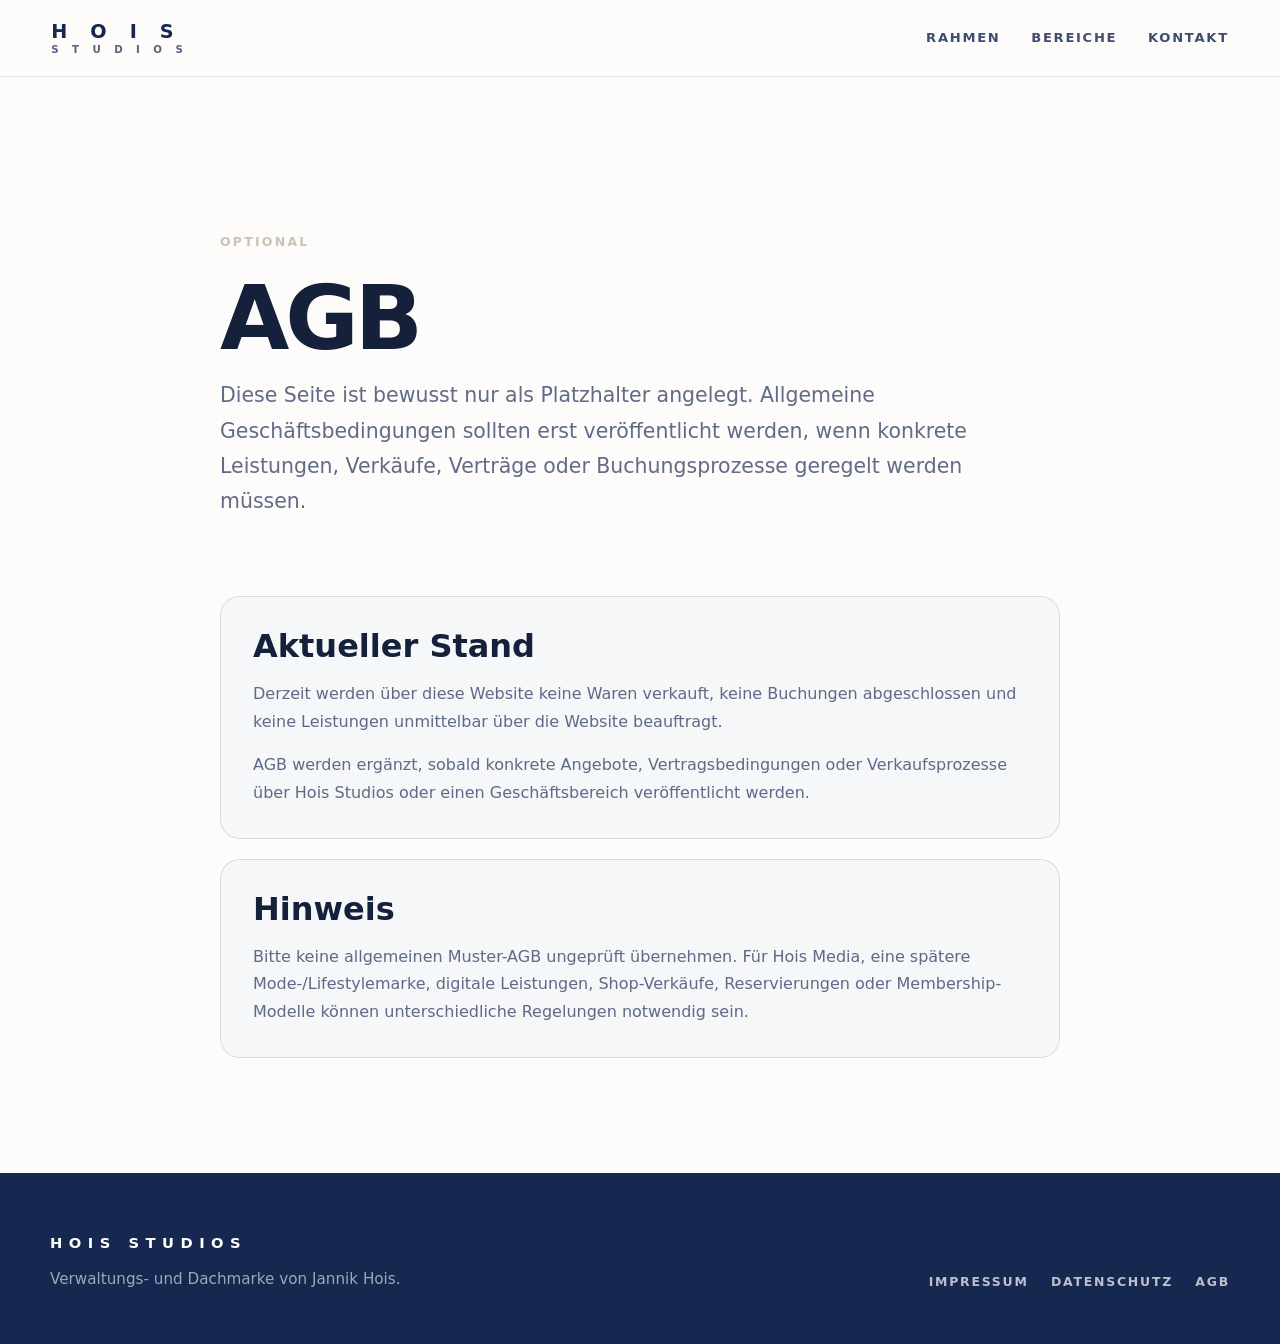
==== commit 501eda52: "Add files via upload" ====
--- a/agb.html
+++ b/agb.html
@@ -1,57 +1,64 @@
 <!doctype html>
-<html lang="de">
+<html lang="de" class="no-js">
 <head>
   <meta charset="utf-8">
   <meta name="viewport" content="width=device-width, initial-scale=1">
-  <title>AGB · Hois Studios</title>
-  <meta name="description" content="AGB von Hois Studios.">
-  <meta name="robots" content="noindex, follow">
+  <title>AGB | Hois Studios</title>
+  <meta name="description" content="AGB-Platzhalter von Hois Studios.">
+  <meta name="robots" content="noindex,follow">
   <meta name="theme-color" content="#162750">
-  <link rel="icon" href="assets/hois-studios-logo.svg" type="image/svg+xml">
   <link rel="stylesheet" href="style.css">
 </head>
-<body>
+<body class="legal-body">
   <a class="skip-link" href="#main">Zum Inhalt springen</a>
-  <header class="site-header is-scrolled" data-header>
+
+  <header class="site-header legal-header" data-header>
     <a class="brand" href="index.html" aria-label="Hois Studios Startseite">
-      <svg class="nav-mark" viewBox="0 0 104.36 135.7" aria-hidden="true" focusable="false"><path d="M15.03,135.09c-2.66-.83-4.51-1.9-5.04-2.26-.55-.37-2.23-1.56-3.81-3.66-.63-.83-1.62-2.17-2.31-4.2-.57-1.7-.69-3.19-.7-4.2.37.89.91,2,1.68,3.2.95,1.49,1.86,2.49,2.12,2.77.76.82,2.29,2.46,4.82,3.73,1.17.59,3.93,1.99,7.54,1.62.5-.05.84-.1,1.31-.18,1.68-.29,5.31-.97,8.25-3.7.25-.23.56-.54.89-.92,4.2-4.33,5.7-12.12,6.16-18.16.12-2.12.24-4.24.36-6.37.06-2.95.12-5.9.19-8.85l.11-10.22c-.59.37-1.41.87-2.41,1.42-.92.5-3.32,1.8-6.06,2.74-1.24.42-4.83,1.58-9.65,1.63-4.75.05-8.6-1-11.13-1.92-.91-.42-1.87-.91-2.87-1.5-.55-.32-1.07-.65-1.56-.97l-2.79-2.12s-.09-.09-.13-.14c1.65.78,3.66,1.59,5.99,2.26,2.35.68,4.5,1.06,6.32,1.27l1.3.17c1.32.07,2.96.08,4.83-.11,1.12-.11,3.42-.41,6.2-1.27,4.25-1.32,7.27-3.24,9.6-4.74,1.04-.67,1.87-1.26,2.43-1.67l.05-2.55.16-14.15.19-13.55.12-9.54c.06-4.74.32-9.33.07-14.07-.18-3.43-.63-6.7-2.23-9.73-.37-.75-1.58-2.99-4.23-4.17-3.25-1.45-6.29-.23-7.1.09-5.16,2.03-6.81,7.91-7.25,9.47-1.63,5.79.39,10.73,1.15,12.36-1.18-1.03-4.13-3.91-4.74-8.38,0,0-.98-7.2,5.92-13.27,1.69-1.49,3.59-2.38,3.59-2.38,0,0,.21-.1.43-.19,6.15-2.48,10.47-.2,10.47-.2,1.52.8,2.47,1.86,3.2,2.67,1.32,1.47,2.1,2.94,2.55,3.97.24.55.45,1.12.62,1.71.84,2.86,1.2,5.72,1.21,8.74v13.61s-.17,22.01-.17,22.01c-.02,4.76-.04,9.52-.05,14.28.42-.34,1.06-.87,1.83-1.52,4.81-4.05,5.41-5.05,8.79-7.83,3.39-2.79,5.92-4.32,6.81-4.9,1.66-1.07,3.04-1.71,3.57-1.97,2.22-1.1,4.19-1.87,5.73-2.4.02-5.97.03-11.94.05-17.91,0-3.65.09-6.65.18-8.69,0,0,.71-15.92,4.38-22.84,1.05-1.98,2.47-3.52,2.47-3.52.32-.4,1.32-1.43,2.5-2.21,3.47-2.3,8.58-2.2,12.31-.17,1.01.55,1.76,1.15,2.24,1.58.94.94,1.93,1.86,2.57,3.01l1.11,1.97c2.56,4.56,2.42,13.62-1.47,18.06.84-2.52,2.86-9.76-.71-16.53-.66-1.24-1.42-2.31-2.21-3.23-.52-.62-1.36-1.47-2.58-2.19-2.58-1.52-6.46-2.19-9.37-.45-1.31.78-2.21,1.93-2.61,2.43-.82,1.04-1.32,2.04-1.69,2.91-2.19,5.21-2.79,11.93-2.79,11.93-.11,1.27-.37,4.32-.56,11.27-.04,1.62-.16,6.32-.14,13.1.01,4.16.07,7.64.12,10.14,3.41-.74,6.28-.83,8.31-.83,0,0,9.45.15,17.85,4.97,1.31.75,2.47,1.58,2.47,1.58,1,.71,1.81,1.39,2.44,1.95.71.64,1.41,1.29,2.12,1.93-1.1-.55-2.2-1.1-3.3-1.65-2.01-1.14-3.73-1.9-4.88-2.36,0,0-9.57-3.85-19.78-2.62-1.23.15-2.37.4-2.37.4-1.07.23-2.03.52-2.88.82-.06,15.61.04,28.8.02,39.57,0,3.74-.03,11.18,4.63,14.46,2.01,1.41,4.36,1.74,5.72,1.85,5.11.42,9.7-1.46,11.82-2.46,1.04-.48,2.08-.97,3.12-1.45l-2.22,1.85-3.75,2.55c-4.66,2.98-9.7,3.86-13.31,2.75-2.91-.89-4.97-2.74-4.97-2.74s-1.18-1.06-2.15-2.53c-2.84-4.3-2.79-10.74-2.76-12.07l-.07-6.57.13-33.88c-.11.05-.27.12-.47.2-1.66.72-7.52,3.37-14.8,9.52-2.26,1.91-5.02,4.46-7.8,7.03-.18.16-.89.83-1.88,1.71-.82.74-1.49,1.32-1.92,1.69.02,1.28.03,3.26.04,5.68,0,3.65-.12,9.59-.18,14.25-.11,8.56-1.06,21.53-6.8,27.9-.37.48-.91,1.12-1.62,1.8-3.13,2.99-6.64,3.9-7.93,4.23,0,0-4.51,1.39-8.95,0Z"></path></svg>
-      <span>Hois Studios</span>
+      <span class="brand-mark">HOIS</span>
+      <span class="brand-sub">STUDIOS</span>
     </a>
-    <button class="menu-toggle" type="button" aria-label="Navigation öffnen" aria-expanded="false" data-menu-toggle>
-      <span></span><span></span>
-    </button>
-    <nav class="site-nav" aria-label="Hauptnavigation" data-nav>
-      <a href="index.html#studios">Studio</a>
+    <nav class="site-nav" aria-label="Seitennavigation">
+      <a href="index.html#rahmen">Rahmen</a>
       <a href="index.html#bereiche">Bereiche</a>
-      <a href="index.html#haltung">Arbeitsweise</a>
       <a href="index.html#kontakt">Kontakt</a>
     </nav>
   </header>
-  <main id="main" class="legal-main">
-    <div class="legal-wrap">
-      <div class="legal-title reveal">
-        <p class="eyebrow">Rechtliches</p>
-        <h1>AGB</h1>
-        <p>Für diese Website sind keine Allgemeinen Geschäftsbedingungen hinterlegt.</p>
+
+  <main id="main" class="legal-page">
+    <div class="container narrow">
+      <p class="section-kicker">Optional</p>
+      <h1>AGB</h1>
+      <p class="lead">Diese Seite ist bewusst nur als Platzhalter angelegt. Allgemeine Geschäftsbedingungen sollten erst veröffentlicht werden, wenn konkrete Leistungen, Verkäufe, Verträge oder Buchungsprozesse geregelt werden müssen.</p>
+
+      <div class="legal-content">
+        <section class="legal-block" aria-labelledby="agb-status-title">
+          <h2 id="agb-status-title">Aktueller Stand</h2>
+          <p>Derzeit werden über diese Website keine Waren verkauft, keine Buchungen abgeschlossen und keine Leistungen unmittelbar über die Website beauftragt.</p>
+          <p>AGB werden ergänzt, sobald konkrete Angebote, Vertragsbedingungen oder Verkaufsprozesse über Hois Studios oder einen Geschäftsbereich veröffentlicht werden.</p>
+        </section>
+
+        <section class="legal-block" aria-labelledby="agb-hinweis-title">
+          <h2 id="agb-hinweis-title">Hinweis</h2>
+          <p>Bitte keine allgemeinen Muster-AGB ungeprüft übernehmen. Für Hois Media, eine spätere Mode-/Lifestylemarke, digitale Leistungen, Shop-Verkäufe, Reservierungen oder Membership-Modelle können unterschiedliche Regelungen notwendig sein.</p>
+        </section>
       </div>
-
-      <section class="legal-section reveal">
-        <p>Über diese Website werden keine Verträge geschlossen.</p>
-      </section>
-
-      <a class="back-link" href="index.html">Zurück zur Startseite</a>
     </div>
   </main>
+
   <footer class="site-footer">
-    <div>
-      <strong>Hois Studios</strong>
-      <span>Inh. Jannik Hois</span>
+    <div class="container footer__grid">
+      <div>
+        <a class="footer-brand" href="index.html">HOIS STUDIOS</a>
+        <p>Verwaltungs- und Dachmarke von Jannik Hois.</p>
+      </div>
+      <nav class="footer-nav" aria-label="Rechtliche Navigation">
+        <a href="impressum.html">Impressum</a>
+        <a href="datenschutz.html">Datenschutz</a>
+        <a href="agb.html">AGB</a>
+      </nav>
     </div>
-    <nav aria-label="Rechtliches">
-      <a href="impressum.html">Impressum</a>
-      <a href="datenschutz.html">Datenschutz</a>
-    </nav>
   </footer>
+
   <script src="script.js" defer></script>
 </body>
 </html>
--- a/style.css
+++ b/style.css
@@ -1,873 +1,1053 @@
+/*
+  Hois Studios — Static GitHub Pages Website
+  --------------------------------------------------
+  Font-Hinweis:
+  Die Website ist bewusst ohne externe Font-CDNs vorbereitet.
+  Für die exakte Typografie können später lokale .woff2-Dateien ergänzt werden:
+  /assets/fonts/Manrope-Variable.woff2
+  /assets/fonts/Inter-Variable.woff2
+*/
+
+@font-face {
+  font-family: "Manrope";
+  src: url("assets/fonts/Manrope-Variable.woff2") format("woff2");
+  font-weight: 200 800;
+  font-style: normal;
+  font-display: swap;
+}
+
+@font-face {
+  font-family: "Inter";
+  src: url("assets/fonts/Inter-Variable.woff2") format("woff2");
+  font-weight: 100 900;
+  font-style: normal;
+  font-display: swap;
+}
+
 :root {
   --color-white: #FDFCFB;
   --color-indigo: #162750;
   --color-blue-light: #DCE7F2;
   --color-dust: #C9C2B6;
-  --color-ink: #18213a;
-  --color-muted: rgba(22, 39, 80, .68);
-  --line: rgba(22, 39, 80, .13);
-  --line-light: rgba(253, 252, 251, .18);
-  --shadow: 0 26px 70px rgba(22, 39, 80, .10);
-  --radius: 28px;
-  --ease: cubic-bezier(.19, 1, .22, 1);
-  --font-heading: "Manrope", ui-sans-serif, system-ui, -apple-system, BlinkMacSystemFont, "Segoe UI", sans-serif;
-  --font-body: "Inter", ui-sans-serif, system-ui, -apple-system, BlinkMacSystemFont, "Segoe UI", sans-serif;
-  --header-height: 78px;
-}
-
-* { box-sizing: border-box; }
+
+  --font-heading: "Manrope", system-ui, -apple-system, BlinkMacSystemFont, "Segoe UI", sans-serif;
+  --font-body: "Inter", system-ui, -apple-system, BlinkMacSystemFont, "Segoe UI", sans-serif;
+
+  --color-text: #15203A;
+  --color-muted: rgba(22, 39, 80, 0.68);
+  --color-line: rgba(22, 39, 80, 0.13);
+  --color-line-dark: rgba(253, 252, 251, 0.18);
+  --shadow-soft: 0 26px 80px rgba(22, 39, 80, 0.10);
+  --radius-large: 32px;
+  --radius-medium: 20px;
+  --container: 1180px;
+  --section-space: clamp(5.5rem, 9vw, 9rem);
+  --ease: cubic-bezier(.21, .78, .28, .99);
+}
+
+* {
+  box-sizing: border-box;
+}
 
 html {
-  min-width: 320px;
   scroll-behavior: smooth;
-  background: var(--color-white);
 }
 
 body {
   margin: 0;
-  color: var(--color-indigo);
-  background:
-    radial-gradient(circle at 12% 8%, rgba(220, 231, 242, .8) 0, transparent 26vw),
-    linear-gradient(180deg, var(--color-white) 0%, #f8f7f4 100%);
+  background: var(--color-white);
+  color: var(--color-text);
   font-family: var(--font-body);
-  font-size: 17px;
+  font-size: 19px;
   line-height: 1.72;
-  text-rendering: geometricPrecision;
+  text-rendering: optimizeLegibility;
   -webkit-font-smoothing: antialiased;
 }
 
-body::before {
-  content: "";
-  position: fixed;
-  inset: 0;
-  z-index: -2;
-  pointer-events: none;
-  background-image:
-    linear-gradient(90deg, rgba(22,39,80,.05) 1px, transparent 1px),
-    linear-gradient(180deg, rgba(22,39,80,.035) 1px, transparent 1px);
-  background-size: 78px 78px;
-  mask-image: linear-gradient(180deg, rgba(0,0,0,.48), transparent 64%);
-}
-
-body::after {
-  content: "";
-  position: fixed;
-  width: 38vw;
-  height: 38vw;
-  right: -16vw;
-  top: 18vh;
-  z-index: -1;
-  pointer-events: none;
-  border-radius: 999px;
-  border: 1px solid rgba(201,194,182,.45);
-  transform: translate3d(0, calc(var(--scroll, 0) * -0.025px), 0);
-}
-
-img, svg { display: block; max-width: 100%; }
+body.nav-open {
+  overflow: hidden;
+}
+
+img,
+svg {
+  max-width: 100%;
+  display: block;
+}
 
 a {
   color: inherit;
   text-decoration: none;
 }
 
-p, h1, h2, h3 { margin: 0; }
-
-p + p { margin-top: 18px; }
+p,
+h1,
+h2,
+h3 {
+  margin-top: 0;
+}
+
+p:last-child {
+  margin-bottom: 0;
+}
 
 ::selection {
-  color: var(--color-white);
   background: var(--color-indigo);
+  color: var(--color-white);
 }
 
 .skip-link {
   position: fixed;
-  left: 18px;
-  top: 14px;
+  left: 1rem;
+  top: 1rem;
   z-index: 1000;
-  transform: translateY(-140%);
-  background: var(--color-indigo);
-  color: var(--color-white);
-  padding: 10px 14px;
+  transform: translateY(-160%);
+  padding: .85rem 1rem;
+  background: var(--color-white);
+  color: var(--color-indigo);
+  border: 1px solid var(--color-dust);
   border-radius: 999px;
-}
-
-.skip-link:focus { transform: translateY(0); }
+  transition: transform .25s ease;
+}
+
+.skip-link:focus {
+  transform: translateY(0);
+}
+
+.sr-only {
+  position: absolute;
+  width: 1px;
+  height: 1px;
+  padding: 0;
+  margin: -1px;
+  overflow: hidden;
+  clip: rect(0, 0, 0, 0);
+  white-space: nowrap;
+  border: 0;
+}
+
+.container {
+  width: min(calc(100% - 40px), var(--container));
+  margin-inline: auto;
+}
+
+.narrow {
+  max-width: 840px;
+}
 
 .site-header {
   position: fixed;
-  left: 0;
-  right: 0;
-  top: 0;
+  inset: 0 0 auto 0;
   z-index: 100;
-  height: var(--header-height);
   display: flex;
   align-items: center;
   justify-content: space-between;
-  padding: 0 clamp(22px, 5vw, 68px);
-  transition: background .45s var(--ease), border-color .45s var(--ease), transform .45s var(--ease);
-  border-bottom: 1px solid transparent;
-}
-
-.site-header.is-scrolled {
-  background: rgba(253, 252, 251, .84);
+  gap: 2rem;
+  padding: 1.35rem clamp(1.25rem, 4vw, 3.6rem);
+  color: var(--color-white);
+  transition: background .35s ease, color .35s ease, border-color .35s ease, padding .35s ease, backdrop-filter .35s ease;
+}
+
+.site-header.is-scrolled,
+.site-header.is-light {
+  color: var(--color-indigo);
+  background: rgba(253, 252, 251, 0.86);
+  border-bottom: 1px solid var(--color-line);
   backdrop-filter: blur(18px);
-  border-bottom-color: rgba(22, 39, 80, .08);
-}
-
-.brand {
+  padding-block: .9rem;
+}
+
+.brand,
+.footer-brand {
+  font-family: var(--font-heading);
+  font-weight: 800;
+  line-height: 1;
+  letter-spacing: .18em;
   display: inline-flex;
-  align-items: center;
-  gap: 13px;
-  min-width: 0;
-  font-family: var(--font-heading);
-  font-weight: 700;
-  letter-spacing: .22em;
+  flex-direction: column;
+  gap: .22rem;
   text-transform: uppercase;
-  font-size: 12px;
-}
-
-.nav-mark {
-  width: 22px;
-  height: 29px;
-  color: var(--color-indigo);
-  overflow: visible;
-}
-
-.nav-mark path { fill: currentColor; }
+}
+
+.brand-mark {
+  font-size: clamp(1rem, 1.5vw, 1.35rem);
+  letter-spacing: clamp(.7rem, 1.8vw, 1.9rem);
+}
+
+.brand-sub {
+  font-size: .64rem;
+  letter-spacing: clamp(.42rem, 1.05vw, 1.1rem);
+  opacity: .72;
+}
 
 .site-nav {
   display: flex;
   align-items: center;
-  gap: clamp(18px, 3.2vw, 38px);
-  font-family: var(--font-heading);
-  font-size: 13px;
-  font-weight: 500;
-  color: rgba(22, 39, 80, .72);
+  gap: clamp(1rem, 2.4vw, 2.3rem);
+  font-family: var(--font-heading);
+  font-size: .82rem;
+  font-weight: 600;
+  letter-spacing: .13em;
+  text-transform: uppercase;
 }
 
 .site-nav a {
   position: relative;
-  padding: 8px 0;
+  opacity: .82;
+  transition: opacity .2s ease;
 }
 
 .site-nav a::after {
   content: "";
   position: absolute;
   left: 0;
-  bottom: 3px;
-  width: 100%;
+  right: 0;
+  bottom: -.45rem;
+  height: 1px;
+  background: currentColor;
+  transform: scaleX(0);
+  transform-origin: right;
+  transition: transform .32s var(--ease);
+}
+
+.site-nav a:hover,
+.site-nav a:focus-visible,
+.site-nav a.is-active {
+  opacity: 1;
+}
+
+.site-nav a:hover::after,
+.site-nav a:focus-visible::after,
+.site-nav a.is-active::after {
+  transform: scaleX(1);
+  transform-origin: left;
+}
+
+.nav-toggle {
+  display: none;
+}
+
+.section {
+  padding-block: var(--section-space);
+}
+
+.section-dark {
+  background: var(--color-indigo);
+  color: var(--color-white);
+}
+
+.section-blue {
+  background: linear-gradient(180deg, rgba(220, 231, 242, .82), rgba(220, 231, 242, .38));
+}
+
+.hero {
+  min-height: 100svh;
+  display: grid;
+  align-items: center;
+  padding-block: clamp(8rem, 12vw, 11rem) clamp(5rem, 8vw, 7rem);
+  position: relative;
+  overflow: hidden;
+}
+
+.hero::before,
+.hero::after {
+  content: "";
+  position: absolute;
+  pointer-events: none;
+}
+
+.hero::before {
+  width: clamp(20rem, 44vw, 42rem);
+  height: clamp(20rem, 44vw, 42rem);
+  right: -14rem;
+  top: 8%;
+  border: 1px solid rgba(253, 252, 251, .15);
+  border-radius: 50%;
+}
+
+.hero::after {
+  inset: auto auto 0 0;
+  width: 44%;
+  height: 1px;
+  background: linear-gradient(90deg, var(--color-dust), transparent);
+  opacity: .65;
+}
+
+.hero__grid {
+  display: grid;
+  grid-template-columns: minmax(0, 1.05fr) minmax(280px, .75fr);
+  gap: clamp(4rem, 8vw, 7.5rem);
+  align-items: center;
+}
+
+.eyebrow,
+.section-kicker {
+  font-family: var(--font-heading);
+  font-size: .78rem;
+  font-weight: 600;
+  letter-spacing: .18em;
+  text-transform: uppercase;
+  color: var(--color-dust);
+  margin-bottom: 1.4rem;
+}
+
+.hero h1,
+.section h2,
+.legal-page h1 {
+  font-family: var(--font-heading);
+  font-weight: 650;
+  letter-spacing: -.045em;
+  line-height: .98;
+}
+
+.hero h1 {
+  max-width: 830px;
+  font-size: clamp(3.7rem, 8.2vw, 8.3rem);
+  margin-bottom: 2rem;
+}
+
+.hero__lead {
+  max-width: 650px;
+  color: rgba(253, 252, 251, .78);
+  font-size: clamp(1.05rem, 1.55vw, 1.38rem);
+}
+
+.hero__actions {
+  display: flex;
+  flex-wrap: wrap;
+  gap: 1rem;
+  margin-top: 2.5rem;
+}
+
+.button {
+  display: inline-flex;
+  align-items: center;
+  justify-content: center;
+  min-height: 3.35rem;
+  padding: .9rem 1.3rem;
+  border-radius: 999px;
+  font-family: var(--font-heading);
+  font-size: .82rem;
+  font-weight: 700;
+  letter-spacing: .11em;
+  text-transform: uppercase;
+  border: 1px solid transparent;
+  transition: transform .25s var(--ease), background .25s ease, color .25s ease, border-color .25s ease;
+}
+
+.button:hover,
+.button:focus-visible {
+  transform: translateY(-2px);
+}
+
+.button--light {
+  background: var(--color-white);
+  color: var(--color-indigo);
+}
+
+.button--light:hover,
+.button--light:focus-visible {
+  background: var(--color-blue-light);
+}
+
+.button--ghost {
+  color: var(--color-white);
+  border-color: rgba(253, 252, 251, .28);
+}
+
+.button--ghost:hover,
+.button--ghost:focus-visible {
+  border-color: rgba(253, 252, 251, .6);
+  background: rgba(253, 252, 251, .08);
+}
+
+.hero__signature {
+  position: relative;
+  min-height: 520px;
+  border: 1px solid rgba(253, 252, 251, .16);
+  border-radius: var(--radius-large);
+  display: grid;
+  place-items: center;
+  overflow: hidden;
+  background: linear-gradient(145deg, rgba(253, 252, 251, .08), rgba(253, 252, 251, .015));
+}
+
+.hero__signature::before {
+  content: "";
+  position: absolute;
+  inset: 2rem;
+  border: 1px solid rgba(201, 194, 182, .44);
+  border-radius: calc(var(--radius-large) - 12px);
+}
+
+.hero__signature::after {
+  content: "";
+  position: absolute;
+  width: 1px;
+  height: 78%;
+  background: linear-gradient(var(--color-dust), transparent);
+  transform: rotate(38deg);
+  opacity: .5;
+}
+
+.hero__signature span {
+  position: relative;
+  z-index: 1;
+  display: block;
+  font-family: var(--font-heading);
+  font-weight: 800;
+  line-height: .9;
+  text-transform: uppercase;
+  letter-spacing: clamp(.55rem, 1.8vw, 1.85rem);
+}
+
+.hero__signature span:first-child {
+  font-size: clamp(2.9rem, 5.4vw, 5.8rem);
+}
+
+.hero__signature span:last-child {
+  margin-top: 1rem;
+  font-size: clamp(1.1rem, 2.2vw, 2rem);
+  opacity: .72;
+}
+
+.section-intro {
+  position: relative;
+}
+
+.section-intro::after {
+  content: "";
+  position: absolute;
+  right: 0;
+  bottom: 0;
+  width: 28%;
   height: 1px;
   background: var(--color-dust);
-  transform: scaleX(0);
-  transform-origin: right;
-  transition: transform .45s var(--ease);
-}
-
-.site-nav a:hover::after,
-.site-nav a:focus-visible::after {
-  transform: scaleX(1);
-  transform-origin: left;
-}
-
-.menu-toggle {
-  display: none;
-  width: 42px;
-  height: 42px;
-  border: 1px solid var(--line);
-  border-radius: 999px;
+}
+
+.section h2 {
+  font-size: clamp(2.25rem, 4.8vw, 5.2rem);
+  margin-bottom: 1.6rem;
+}
+
+.section p {
+  color: var(--color-muted);
+}
+
+.section-heading {
+  display: grid;
+  grid-template-columns: .42fr 1fr;
+  gap: clamp(2rem, 7vw, 7rem);
+  align-items: start;
+  margin-bottom: clamp(3rem, 6vw, 5.4rem);
+}
+
+.section-heading h2 {
+  margin-bottom: 0;
+}
+
+.section-heading--dark p,
+.section-heading--dark h2 {
+  color: var(--color-white);
+}
+
+.architecture {
+  padding-top: 0;
+}
+
+.architecture__grid {
+  display: grid;
+  grid-template-columns: minmax(0, .72fr) minmax(360px, 1fr);
+  gap: clamp(3rem, 8vw, 8rem);
+  align-items: center;
+  padding-top: var(--section-space);
+  border-top: 1px solid var(--color-line);
+}
+
+.structure-map {
+  border-radius: var(--radius-large);
+  border: 1px solid var(--color-line);
   background: rgba(253, 252, 251, .72);
+  box-shadow: var(--shadow-soft);
+  padding: clamp(1.25rem, 3vw, 2.4rem);
+}
+
+.structure-node {
+  border: 1px solid var(--color-line);
+  border-radius: 22px;
+  padding: 1.25rem 1.35rem;
+  background: var(--color-white);
+}
+
+.structure-node span {
+  display: block;
+  font-family: var(--font-heading);
+  font-size: 1.1rem;
+  font-weight: 650;
   color: var(--color-indigo);
-}
-
-.menu-toggle span {
+  letter-spacing: -.015em;
+}
+
+.structure-node small {
   display: block;
-  width: 17px;
-  height: 1px;
-  margin: 0 auto 5px;
-  background: currentColor;
-  transition: transform .35s var(--ease), opacity .35s var(--ease);
-}
-
-.menu-toggle span:last-child { margin-bottom: 0; }
-.menu-toggle.is-open span:first-child { transform: translateY(3px) rotate(42deg); }
-.menu-toggle.is-open span:last-child { transform: translateY(-3px) rotate(-42deg); }
-
-.section-shell {
-  width: min(1120px, calc(100% - 44px));
-  margin: 0 auto;
-}
-
-.hero {
-  min-height: 100svh;
-  display: grid;
+  margin-top: .25rem;
+  font-size: .84rem;
+  line-height: 1.45;
+  color: var(--color-muted);
+}
+
+.structure-node--main {
+  background: var(--color-indigo);
+  color: var(--color-white);
+  border-color: var(--color-indigo);
+}
+
+.structure-node--main span,
+.structure-node--main small {
+  color: var(--color-white);
+}
+
+.structure-node--main small {
+  opacity: .72;
+}
+
+.structure-line {
+  width: 1px;
+  height: 3.2rem;
+  margin-inline: auto;
+  background: var(--color-dust);
+}
+
+.structure-children {
+  display: grid;
+  grid-template-columns: repeat(2, minmax(0, 1fr));
+  gap: 1rem;
+}
+
+.cards {
+  display: grid;
+  gap: 1rem;
+}
+
+.cards--three {
+  grid-template-columns: repeat(3, minmax(0, 1fr));
+}
+
+.card {
+  min-height: 420px;
+  display: flex;
+  flex-direction: column;
+  justify-content: flex-end;
+  padding: clamp(1.4rem, 3vw, 2.2rem);
+  border: 1px solid rgba(22, 39, 80, .11);
+  border-radius: var(--radius-large);
+  background: rgba(253, 252, 251, .72);
+  transition: transform .38s var(--ease), box-shadow .38s var(--ease), background .38s ease;
+}
+
+.card:hover {
+  transform: translateY(-8px);
+  box-shadow: var(--shadow-soft);
+  background: var(--color-white);
+}
+
+.card__number {
+  align-self: flex-start;
+  margin-bottom: auto;
+  font-family: var(--font-heading);
+  font-size: .74rem;
+  letter-spacing: .18em;
+  color: var(--color-dust);
+}
+
+.card h3,
+.principle h3 {
+  font-family: var(--font-heading);
+  font-weight: 650;
+  line-height: 1.08;
+  letter-spacing: -.025em;
+}
+
+.card h3 {
+  font-size: clamp(1.55rem, 2.5vw, 2.35rem);
+  margin-bottom: 1.2rem;
+  color: var(--color-indigo);
+}
+
+.card p {
+  font-size: 1rem;
+}
+
+.split__grid {
+  display: grid;
+  grid-template-columns: minmax(320px, .72fr) minmax(0, 1fr);
+  gap: clamp(3rem, 8vw, 8rem);
   align-items: center;
-  padding: calc(var(--header-height) + 46px) 0 72px;
+}
+
+.split__media {
+  min-height: 520px;
+  border-radius: var(--radius-large);
+  background: linear-gradient(145deg, var(--color-blue-light), rgba(253, 252, 251, .9));
+  display: grid;
+  place-items: center;
+  overflow: hidden;
+  border: 1px solid var(--color-line);
+}
+
+.quiet-object {
+  width: min(66%, 300px);
+  aspect-ratio: 1;
+  border: 1px solid rgba(22, 39, 80, .19);
+  border-radius: 50%;
   position: relative;
 }
 
-.hero-grid {
-  display: grid;
-  grid-template-columns: minmax(220px, 390px) minmax(0, 1fr);
-  gap: clamp(44px, 8vw, 118px);
-  align-items: center;
-}
-
-.hero-mark-wrap {
+.quiet-object span {
+  position: absolute;
+  inset: 15%;
+  border: 1px solid rgba(22, 39, 80, .16);
+  border-radius: 50%;
+}
+
+.quiet-object span:nth-child(2) {
+  inset: 30%;
+  border-color: rgba(201, 194, 182, .85);
+}
+
+.quiet-object span:nth-child(3) {
+  inset: 45%;
+  background: var(--color-indigo);
+  border-color: var(--color-indigo);
+}
+
+.philosophy {
   position: relative;
-  display: grid;
-  place-items: center;
-  min-height: 420px;
-  color: var(--color-indigo);
-}
-
-.logo-svg {
-  position: relative;
-  z-index: 2;
-  width: clamp(88px, 12vw, 142px);
-  height: auto;
-  overflow: visible;
-  filter: drop-shadow(0 22px 34px rgba(22,39,80,.10));
-}
-
-.logo-draw {
-  fill: none;
-  stroke: currentColor;
-  stroke-width: 1.35;
-  stroke-linecap: round;
-  stroke-linejoin: round;
-  stroke-dasharray: 1000;
-  stroke-dashoffset: 1000;
-  animation: logoDraw 2.35s var(--ease) .25s forwards;
-}
-
-.logo-solid {
-  fill: currentColor;
-  opacity: 0;
-  animation: logoFill 1.1s var(--ease) 1.58s forwards;
-}
-
-.hero-vector {
+  overflow: hidden;
+}
+
+.philosophy::before {
+  content: "";
   position: absolute;
-  width: min(88vw, 380px);
-  height: auto;
-  color: var(--color-dust);
-  opacity: .9;
-  transform: rotate(-8deg) translate3d(0, calc(var(--scroll, 0) * .018px), 0);
-}
-
-.hero-vector circle,
-.hero-vector path {
-  fill: none;
-  stroke: currentColor;
-  stroke-width: .8;
-  vector-effect: non-scaling-stroke;
-  stroke-dasharray: 4 10;
-}
-
-.hero-copy {
-  max-width: 660px;
-}
-
-.eyebrow,
-.section-kicker {
-  font-family: var(--font-heading);
-  font-size: 11px;
-  line-height: 1.2;
-  font-weight: 700;
-  letter-spacing: .24em;
-  text-transform: uppercase;
-  color: rgba(22, 39, 80, .58);
-}
-
-h1, h2, h3 {
-  font-family: var(--font-heading);
-  letter-spacing: -.035em;
-  color: var(--color-indigo);
-}
-
-h1 {
-  margin-top: 18px;
-  font-size: clamp(46px, 7vw, 82px);
-  line-height: .96;
+  top: 0;
+  left: 12%;
+  width: 1px;
+  height: 100%;
+  background: linear-gradient(transparent, rgba(253, 252, 251, .18), transparent);
+}
+
+.principles {
+  display: grid;
+  grid-template-columns: repeat(3, minmax(0, 1fr));
+  gap: 1px;
+  border: 1px solid var(--color-line-dark);
+  background: var(--color-line-dark);
+}
+
+.principle {
+  padding: clamp(1.5rem, 3vw, 2.4rem);
+  background: var(--color-indigo);
+}
+
+.principle h3 {
+  color: var(--color-white);
+  font-size: clamp(1.35rem, 2.1vw, 2rem);
+  margin-bottom: 1.2rem;
+}
+
+.principle p {
+  color: rgba(253, 252, 251, .68);
+  font-size: 1rem;
+}
+
+.future {
+  background: var(--color-white);
+}
+
+.future__panel {
+  padding: clamp(2rem, 5vw, 4.5rem);
+  border: 1px solid var(--color-line);
+  border-radius: var(--radius-large);
+  background: linear-gradient(135deg, rgba(253, 252, 251, .96), rgba(220, 231, 242, .58));
+  box-shadow: var(--shadow-soft);
+}
+
+.future__panel h2 {
+  max-width: 950px;
+}
+
+.future__panel p:last-child {
+  max-width: 830px;
+}
+
+.contact {
+  padding-top: 0;
+}
+
+.contact__grid {
+  display: grid;
+  grid-template-columns: minmax(0, .95fr) minmax(320px, .72fr);
+  gap: clamp(2rem, 6vw, 6rem);
+  align-items: start;
+  border-top: 1px solid var(--color-line);
+  padding-top: var(--section-space);
+}
+
+.contact-card {
+  border-radius: var(--radius-large);
+  padding: clamp(1.4rem, 3vw, 2.3rem);
+  background: var(--color-indigo);
+  color: var(--color-white);
+}
+
+.contact-card p,
+.contact-card small {
+  color: rgba(253, 252, 251, .68);
+}
+
+.contact-card p:first-child {
+  font-family: var(--font-heading);
   font-weight: 650;
-}
-
-h2 {
-  font-size: clamp(28px, 4.2vw, 52px);
-  line-height: 1.05;
-  font-weight: 620;
-}
-
-h3 {
-  font-size: clamp(20px, 2vw, 26px);
-  line-height: 1.15;
-  font-weight: 620;
-}
-
-.hero-lead {
-  margin-top: 26px;
-  max-width: 560px;
-  font-family: var(--font-heading);
-  font-size: clamp(22px, 3vw, 33px);
-  line-height: 1.25;
-  letter-spacing: -.025em;
-  color: rgba(22, 39, 80, .86);
-}
-
-.hero-text {
-  margin-top: 22px;
-  max-width: 570px;
-  color: var(--color-muted);
-  font-size: clamp(16px, 1.35vw, 18px);
-}
-
-.hero-actions {
+  color: var(--color-white);
+  margin-bottom: .4rem;
+}
+
+.contact-link {
+  display: inline-flex;
+  margin-block: 1.2rem .9rem;
+  font-family: var(--font-heading);
+  font-weight: 650;
+  color: var(--color-white);
+  border-bottom: 1px solid rgba(253, 252, 251, .42);
+}
+
+code {
+  font-family: ui-monospace, SFMono-Regular, Menlo, Consolas, monospace;
+  font-size: .86em;
+}
+
+.site-footer {
+  background: var(--color-indigo);
+  color: var(--color-white);
+  padding: 3.2rem 0;
+}
+
+.footer__grid {
+  display: flex;
+  align-items: end;
+  justify-content: space-between;
+  gap: 2rem;
+}
+
+.footer-brand {
+  font-size: .92rem;
+  letter-spacing: .44em;
+  margin-bottom: 1rem;
+}
+
+.site-footer p {
+  color: rgba(253, 252, 251, .6);
+  font-size: .95rem;
+  margin-bottom: 0;
+}
+
+.footer-nav {
   display: flex;
   flex-wrap: wrap;
-  gap: 18px 28px;
-  align-items: center;
-  margin-top: 34px;
-}
-
-.text-link,
-.quiet-link {
-  display: inline-flex;
-  align-items: center;
-  gap: 10px;
-  font-family: var(--font-heading);
-  font-size: 13px;
+  justify-content: flex-end;
+  gap: 1rem 1.4rem;
+  font-family: var(--font-heading);
+  font-size: .78rem;
+  font-weight: 600;
+  letter-spacing: .14em;
+  text-transform: uppercase;
+}
+
+.footer-nav a {
+  color: rgba(253, 252, 251, .72);
+  transition: color .2s ease;
+}
+
+.footer-nav a:hover,
+.footer-nav a:focus-visible {
+  color: var(--color-white);
+}
+
+/* Legal pages */
+.legal-body {
+  background: var(--color-white);
+}
+
+.legal-header {
+  position: sticky;
+  color: var(--color-indigo);
+  background: rgba(253, 252, 251, .92);
+  border-bottom: 1px solid var(--color-line);
+  backdrop-filter: blur(18px);
+}
+
+.legal-page {
+  padding-block: clamp(7rem, 12vw, 10rem) var(--section-space);
+}
+
+.legal-page h1 {
+  font-size: clamp(3rem, 7vw, 6.8rem);
+  margin-bottom: 1rem;
+}
+
+.legal-page .lead {
+  max-width: 760px;
+  font-size: clamp(1.05rem, 1.6vw, 1.3rem);
+  color: var(--color-muted);
+}
+
+.legal-content {
+  margin-top: clamp(3rem, 6vw, 5rem);
+  display: grid;
+  gap: 1.2rem;
+}
+
+.legal-block {
+  border: 1px solid var(--color-line);
+  border-radius: var(--radius-medium);
+  padding: clamp(1.2rem, 3vw, 2rem);
+  background: rgba(220, 231, 242, .22);
+}
+
+.legal-block h2 {
+  font-size: clamp(1.45rem, 2.5vw, 2.2rem);
+  line-height: 1.1;
+  margin-bottom: 1rem;
+}
+
+.legal-block h3 {
+  font-family: var(--font-heading);
+  font-size: 1.1rem;
+  margin: 1.4rem 0 .35rem;
+}
+
+.legal-block p,
+.legal-block li {
+  color: var(--color-muted);
+  font-size: 1rem;
+}
+
+.legal-block ul {
+  padding-left: 1.1rem;
+}
+
+.placeholder {
+  display: inline-block;
+  background: rgba(201, 194, 182, .32);
+  color: var(--color-indigo);
+  border-radius: 999px;
+  padding: .08rem .45rem;
   font-weight: 650;
 }
 
-.text-link::after,
-.quiet-link::after {
-  content: "";
-  width: 40px;
-  height: 1px;
-  background: currentColor;
-  transform-origin: left;
-  transition: transform .45s var(--ease);
-}
-
-.quiet-link {
-  color: rgba(22, 39, 80, .58);
-  font-weight: 500;
-}
-
-.text-link:hover::after,
-.quiet-link:hover::after { transform: scaleX(.55); }
-
-.scroll-note {
-  position: absolute;
-  left: 0;
-  bottom: 38px;
-  display: flex;
-  align-items: center;
-  gap: 12px;
-  color: rgba(22, 39, 80, .48);
-  font-family: var(--font-heading);
-  letter-spacing: .18em;
-  text-transform: uppercase;
-  font-size: 10px;
-}
-
-.scroll-note span {
-  width: 42px;
-  height: 1px;
-  background: var(--color-dust);
-  transform-origin: left;
-  animation: scrollLine 1.9s var(--ease) infinite;
-}
-
-.intro {
-  padding: 116px 0 92px;
-  border-top: 1px solid var(--line);
-}
-
-.split-text {
-  display: grid;
-  grid-template-columns: .9fr 1fr;
-  gap: clamp(32px, 6vw, 86px);
-  align-items: start;
-  margin-top: 28px;
-}
-
-.split-text p {
-  color: var(--color-muted);
-  font-size: clamp(16px, 1.35vw, 18px);
-}
-
-.areas {
-  padding: 96px 0 88px;
-}
-
-.section-heading {
-  display: flex;
-  justify-content: space-between;
-  gap: 36px;
-  align-items: end;
-  margin-bottom: 34px;
-}
-
-.section-heading h2 { max-width: 640px; }
-
-.area-grid {
-  display: grid;
-  grid-template-columns: repeat(2, minmax(0, 1fr));
-  gap: 20px;
-}
-
-.area-card {
-  position: relative;
-  overflow: hidden;
-  min-height: 430px;
-  padding: clamp(26px, 4vw, 48px);
-  border-radius: var(--radius);
-  background: rgba(220, 231, 242, .48);
-  border: 1px solid rgba(22, 39, 80, .08);
-  box-shadow: var(--shadow);
-  transition: transform .65s var(--ease), border-color .65s var(--ease), background .65s var(--ease);
-}
-
-.area-card:hover { transform: translateY(-8px); }
-
-.area-card::after {
-  content: "";
-  position: absolute;
-  width: 200px;
-  height: 200px;
-  right: -80px;
-  bottom: -70px;
-  border: 1px solid rgba(201, 194, 182, .68);
-  border-radius: 50%;
-  transition: transform .85s var(--ease);
-}
-
-.area-card:hover::after { transform: scale(1.16) translate(-10px, -10px); }
-
-.area-card.is-dark {
-  color: var(--color-white);
-  background: var(--color-indigo);
-  border-color: rgba(253, 252, 251, .12);
-}
-
-.area-card.is-dark h3,
-.area-card.is-dark .area-number { color: var(--color-white); }
-.area-card.is-dark p { color: rgba(253, 252, 251, .76); }
-.area-card.is-dark .area-icon { color: var(--color-blue-light); border-color: rgba(253,252,251,.17); background: rgba(253,252,251,.04); }
-.area-card.is-dark::after { border-color: rgba(220, 231, 242, .30); }
-
-.area-icon {
-  width: 64px;
-  height: 64px;
-  display: grid;
-  place-items: center;
-  margin-bottom: 42px;
-  color: var(--color-indigo);
-  border: 1px solid rgba(22, 39, 80, .14);
-  border-radius: 20px;
-  background: rgba(253, 252, 251, .38);
-}
-
-.area-icon svg {
-  width: 38px;
-  height: 38px;
-}
-
-.area-icon rect,
-.area-icon path,
-.area-icon circle {
-  fill: none;
-  stroke: currentColor;
-  stroke-width: 2;
-  stroke-linecap: round;
-  stroke-linejoin: round;
-  vector-effect: non-scaling-stroke;
-}
-
-.media-icon path:nth-child(2) { fill: currentColor; stroke-width: 0; }
-.lifestyle-icon circle:last-child { fill: currentColor; stroke-width: 0; }
-
-.area-number {
-  font-family: var(--font-heading);
-  font-weight: 700;
-  font-size: 11px;
-  letter-spacing: .24em;
-  color: rgba(22, 39, 80, .46);
-}
-
-.area-card h3 { margin-top: 18px; }
-
-.area-card p {
-  position: relative;
-  z-index: 1;
-  margin-top: 24px;
-  color: var(--color-muted);
-  max-width: 480px;
-  font-size: 16px;
-}
-
-.area-card p span { color: var(--color-indigo); font-weight: 650; }
-.area-card.is-dark p span { color: var(--color-white); }
-.area-card .area-small { font-size: 14px; color: rgba(22,39,80,.55); }
-.area-card.is-dark .area-small { color: rgba(253,252,251,.62); }
-
-.statement {
-  padding: 98px 22px;
-  background: var(--color-indigo);
-  color: var(--color-white);
-  position: relative;
-  overflow: hidden;
-}
-
-.statement::before,
-.statement::after {
-  content: "";
-  position: absolute;
-  border: 1px solid rgba(220, 231, 242, .18);
-  border-radius: 50%;
-  pointer-events: none;
-}
-
-.statement::before {
-  width: 420px;
-  height: 420px;
-  left: -170px;
-  top: -210px;
-}
-
-.statement::after {
-  width: 250px;
-  height: 250px;
-  right: -80px;
-  bottom: -130px;
-}
-
-.statement-inner {
-  width: min(840px, 100%);
-  margin: 0 auto;
-}
-
-.statement p {
-  font-family: var(--font-heading);
-  font-size: clamp(25px, 3.6vw, 47px);
-  line-height: 1.16;
-  letter-spacing: -.035em;
-  color: var(--color-white);
-}
-
-.principles {
-  padding: 110px 0 92px;
-}
-
-.principle-list {
-  display: grid;
-  grid-template-columns: repeat(4, minmax(0, 1fr));
-  border-top: 1px solid var(--line);
-  border-left: 1px solid var(--line);
-}
-
-.principle {
-  min-height: 258px;
-  padding: 30px 26px;
-  border-right: 1px solid var(--line);
-  border-bottom: 1px solid var(--line);
-  transition: background .55s var(--ease), transform .55s var(--ease);
-}
-
-.principle:hover {
-  background: rgba(220, 231, 242, .42);
-  transform: translateY(-2px);
-}
-
-.principle span {
-  display: block;
-  width: 18px;
-  height: 18px;
-  border-radius: 50%;
-  border: 1px solid var(--color-dust);
-  margin-bottom: 48px;
-  position: relative;
-}
-
-.principle span::after {
-  content: "";
-  position: absolute;
-  left: 17px;
-  top: 8px;
-  width: 42px;
-  height: 1px;
-  background: rgba(201, 194, 182, .65);
-}
-
-.principle h3 {
-  font-size: 20px;
-}
-
-.principle p {
-  margin-top: 18px;
-  color: var(--color-muted);
-  font-size: 15px;
-  line-height: 1.65;
-}
-
-.contact {
-  padding: 76px 0 118px;
-}
-
-.contact-panel {
-  display: grid;
-  grid-template-columns: 1fr minmax(260px, 360px);
-  gap: 42px;
-  align-items: end;
-  padding: clamp(28px, 5vw, 56px);
-  border: 1px solid rgba(22, 39, 80, .10);
-  border-radius: var(--radius);
-  background: linear-gradient(135deg, rgba(220,231,242,.58), rgba(253,252,251,.84));
-  box-shadow: var(--shadow);
-}
-
-.contact h2 { margin-top: 18px; }
-.contact p {
-  margin-top: 18px;
-  max-width: 560px;
-  color: var(--color-muted);
-}
-
-address {
-  display: grid;
-  gap: 12px;
-  font-style: normal;
-  justify-items: start;
-  color: rgba(22,39,80,.72);
-}
-
-address a {
-  border-bottom: 1px solid rgba(201,194,182,.9);
-  transition: color .35s var(--ease), border-color .35s var(--ease);
-}
-
-address a:hover { color: var(--color-indigo); border-color: var(--color-indigo); }
-
-.site-footer {
-  display: flex;
-  justify-content: space-between;
-  gap: 24px;
-  padding: 30px clamp(22px, 5vw, 68px);
-  background: var(--color-indigo);
-  color: rgba(253,252,251,.72);
-  font-size: 13px;
-}
-
-.site-footer div,
-.site-footer nav {
-  display: flex;
-  align-items: center;
-  gap: 18px;
-}
-
-.site-footer strong {
-  color: var(--color-white);
-  font-family: var(--font-heading);
-  letter-spacing: .12em;
-  text-transform: uppercase;
-  font-size: 12px;
-}
-
-.site-footer a {
-  transition: color .35s var(--ease);
-}
-
-.site-footer a:hover { color: var(--color-white); }
-
-.legal-main {
-  padding: calc(var(--header-height) + 72px) 0 112px;
-}
-
-.legal-wrap {
-  width: min(860px, calc(100% - 44px));
-  margin: 0 auto;
-}
-
-.legal-title {
-  padding-bottom: 40px;
-  border-bottom: 1px solid var(--line);
-}
-
-.legal-title h1 {
-  font-size: clamp(40px, 7vw, 72px);
-}
-
-.legal-title p {
-  margin-top: 16px;
-  color: var(--color-muted);
-}
-
-.legal-section {
-  padding: 36px 0;
-  border-bottom: 1px solid var(--line);
-}
-
-.legal-section h2 {
-  font-size: clamp(22px, 3vw, 32px);
-  margin-bottom: 18px;
-}
-
-.legal-section h3 {
-  font-size: 18px;
-  margin-top: 28px;
-  margin-bottom: 12px;
-}
-
-.legal-section p,
-.legal-section li {
-  color: var(--color-muted);
-  font-size: 16px;
-}
-
-.legal-section ul {
-  margin: 14px 0 0;
-  padding-left: 18px;
-}
-
-.legal-section a {
-  border-bottom: 1px solid rgba(201,194,182,.9);
-}
-
-.back-link {
-  display: inline-flex;
-  gap: 10px;
-  align-items: center;
-  margin-top: 36px;
-  font-family: var(--font-heading);
-  font-size: 13px;
-  font-weight: 650;
-}
-
-.back-link::before {
-  content: "";
-  width: 28px;
-  height: 1px;
-  background: currentColor;
+.muted {
+  color: var(--color-muted) !important;
 }
 
 .reveal {
   opacity: 0;
-  transform: translate3d(0, 28px, 0);
-  transition: opacity .9s var(--ease), transform .9s var(--ease);
-  transition-delay: var(--delay, 0ms);
+  transform: translateY(22px);
+  transition: opacity .85s var(--ease), transform .85s var(--ease);
 }
 
 .reveal.is-visible {
   opacity: 1;
-  transform: translate3d(0, 0, 0);
-}
-
-.area-card.reveal:nth-child(2),
-.principle.reveal:nth-child(2) { --delay: 90ms; }
-.principle.reveal:nth-child(3) { --delay: 160ms; }
-.principle.reveal:nth-child(4) { --delay: 230ms; }
-
-@keyframes logoDraw {
-  to { stroke-dashoffset: 0; }
-}
-
-@keyframes logoFill {
-  0% { opacity: 0; transform: scale(.985); }
-  100% { opacity: 1; transform: scale(1); }
-}
-
-@keyframes scrollLine {
-  0%, 100% { transform: scaleX(.45); opacity: .45; }
-  50% { transform: scaleX(1); opacity: 1; }
-}
-
-@media (max-width: 960px) {
-  :root { --header-height: 72px; }
-  body { font-size: 16px; }
-  .hero-grid,
-  .split-text,
-  .contact-panel { grid-template-columns: 1fr; }
-  .hero-grid { gap: 24px; }
-  .hero-mark-wrap {
-    min-height: 260px;
-    order: -1;
-  }
-  .logo-svg { width: 92px; }
-  .hero-vector { width: 270px; }
-  .hero-copy { max-width: 720px; }
-  .scroll-note { display: none; }
-  .section-heading { display: block; }
-  .section-heading h2 { margin-top: 20px; }
-  .area-grid { grid-template-columns: 1fr; }
-  .area-card { min-height: auto; }
-  .principle-list { grid-template-columns: repeat(2, minmax(0, 1fr)); }
-}
-
-@media (max-width: 720px) {
-  .site-header { padding: 0 18px; }
-  .brand { letter-spacing: .12em; font-size: 11px; }
-  .nav-mark { width: 20px; height: 26px; }
-  .menu-toggle { display: block; }
+  transform: translateY(0);
+}
+
+.reveal--delay {
+  transition-delay: .12s;
+}
+
+.reveal--delay-long {
+  transition-delay: .22s;
+}
+
+.no-js .reveal {
+  opacity: 1;
+  transform: none;
+}
+
+@media (max-width: 1040px) {
+  body {
+    font-size: 18px;
+  }
+
+  .hero__grid,
+  .architecture__grid,
+  .split__grid,
+  .contact__grid {
+    grid-template-columns: 1fr;
+  }
+
+  .hero__signature,
+  .split__media {
+    min-height: 360px;
+  }
+
+  .cards--three,
+  .principles {
+    grid-template-columns: 1fr;
+  }
+
+  .card {
+    min-height: 300px;
+  }
+
+  .section-heading {
+    grid-template-columns: 1fr;
+    gap: 1rem;
+  }
+}
+
+@media (max-width: 760px) {
+  body {
+    font-size: 16.5px;
+    line-height: 1.68;
+  }
+
+  .container {
+    width: min(calc(100% - 30px), var(--container));
+  }
+
+  .site-header {
+    padding: 1rem 1rem;
+  }
+
+  .brand-mark {
+    letter-spacing: .52rem;
+  }
+
+  .brand-sub {
+    letter-spacing: .31rem;
+  }
+
+  .nav-toggle {
+    width: 2.7rem;
+    height: 2.7rem;
+    display: inline-grid;
+    place-items: center;
+    border: 1px solid currentColor;
+    border-radius: 999px;
+    background: transparent;
+    color: currentColor;
+    cursor: pointer;
+  }
+
+  .nav-toggle__line,
+  .nav-toggle__line::before,
+  .nav-toggle__line::after {
+    content: "";
+    display: block;
+    width: 1rem;
+    height: 1px;
+    background: currentColor;
+    transition: transform .25s ease, opacity .25s ease;
+  }
+
+  .nav-toggle__line::before {
+    transform: translateY(-6px);
+  }
+
+  .nav-toggle__line::after {
+    transform: translateY(5px);
+  }
+
+  .nav-toggle[aria-expanded="true"] .nav-toggle__line {
+    transform: rotate(45deg);
+  }
+
+  .nav-toggle[aria-expanded="true"] .nav-toggle__line::before {
+    transform: rotate(90deg);
+  }
+
+  .nav-toggle[aria-expanded="true"] .nav-toggle__line::after {
+    opacity: 0;
+  }
+
   .site-nav {
     position: fixed;
-    left: 16px;
-    right: 16px;
-    top: calc(var(--header-height) + 10px);
+    inset: 4.75rem 1rem auto 1rem;
     display: grid;
     gap: 0;
-    padding: 12px;
-    border: 1px solid rgba(22,39,80,.10);
+    padding: .5rem;
+    border: 1px solid var(--color-line);
     border-radius: 22px;
     background: rgba(253, 252, 251, .96);
-    box-shadow: 0 24px 70px rgba(22,39,80,.12);
+    color: var(--color-indigo);
+    box-shadow: var(--shadow-soft);
     opacity: 0;
-    visibility: hidden;
+    pointer-events: none;
     transform: translateY(-10px);
-    transition: opacity .35s var(--ease), transform .35s var(--ease), visibility .35s var(--ease);
-  }
+    transition: opacity .25s ease, transform .25s ease;
+  }
+
   .site-nav.is-open {
     opacity: 1;
-    visibility: visible;
+    pointer-events: auto;
     transform: translateY(0);
   }
+
   .site-nav a {
-    padding: 13px 12px;
-    border-bottom: 1px solid rgba(22,39,80,.07);
-  }
-  .site-nav a:last-child { border-bottom: 0; }
-  .site-nav a::after { display: none; }
-  .section-shell,
-  .legal-wrap { width: min(100% - 32px, 1120px); }
-  .hero { padding-top: calc(var(--header-height) + 34px); }
-  h1 { font-size: clamp(42px, 15vw, 62px); }
-  .hero-lead { font-size: 22px; }
-  .hero-text { font-size: 16px; }
-  .hero-actions { display: grid; gap: 14px; }
-  .intro, .areas, .principles { padding: 72px 0; }
-  .statement { padding: 76px 16px; }
-  .principle-list { grid-template-columns: 1fr; }
-  .principle { min-height: 210px; }
-  .contact { padding-bottom: 82px; }
-  .contact-panel { padding: 26px; }
-  .site-footer {
+    padding: 1rem;
+    border-radius: 16px;
+  }
+
+  .site-nav a:hover,
+  .site-nav a:focus-visible {
+    background: var(--color-blue-light);
+  }
+
+  .site-nav a::after {
+    display: none;
+  }
+
+  .hero {
+    min-height: auto;
+  }
+
+  .hero h1 {
+    font-size: clamp(3rem, 16vw, 4.9rem);
+  }
+
+  .hero__actions {
+    flex-direction: column;
+  }
+
+  .button {
+    width: 100%;
+  }
+
+  .structure-children {
+    grid-template-columns: 1fr;
+  }
+
+  .footer__grid {
     display: grid;
-    padding: 26px 18px;
-  }
-  .site-footer div,
-  .site-footer nav {
-    justify-content: space-between;
+    align-items: start;
+  }
+
+  .footer-nav {
+    justify-content: start;
   }
 }
 
 @media (prefers-reduced-motion: reduce) {
-  *, *::before, *::after {
-    animation-duration: .01ms !important;
+  *,
+  *::before,
+  *::after {
+    scroll-behavior: auto !important;
+    animation-duration: .001ms !important;
     animation-iteration-count: 1 !important;
-    scroll-behavior: auto !important;
-    transition-duration: .01ms !important;
-  }
-  .reveal { opacity: 1; transform: none; }
-  .logo-draw { stroke-dashoffset: 0; }
-  .logo-solid { opacity: 1; }
-}
+    transition-duration: .001ms !important;
+  }
+
+  .reveal {
+    opacity: 1;
+    transform: none;
+  }
+}
